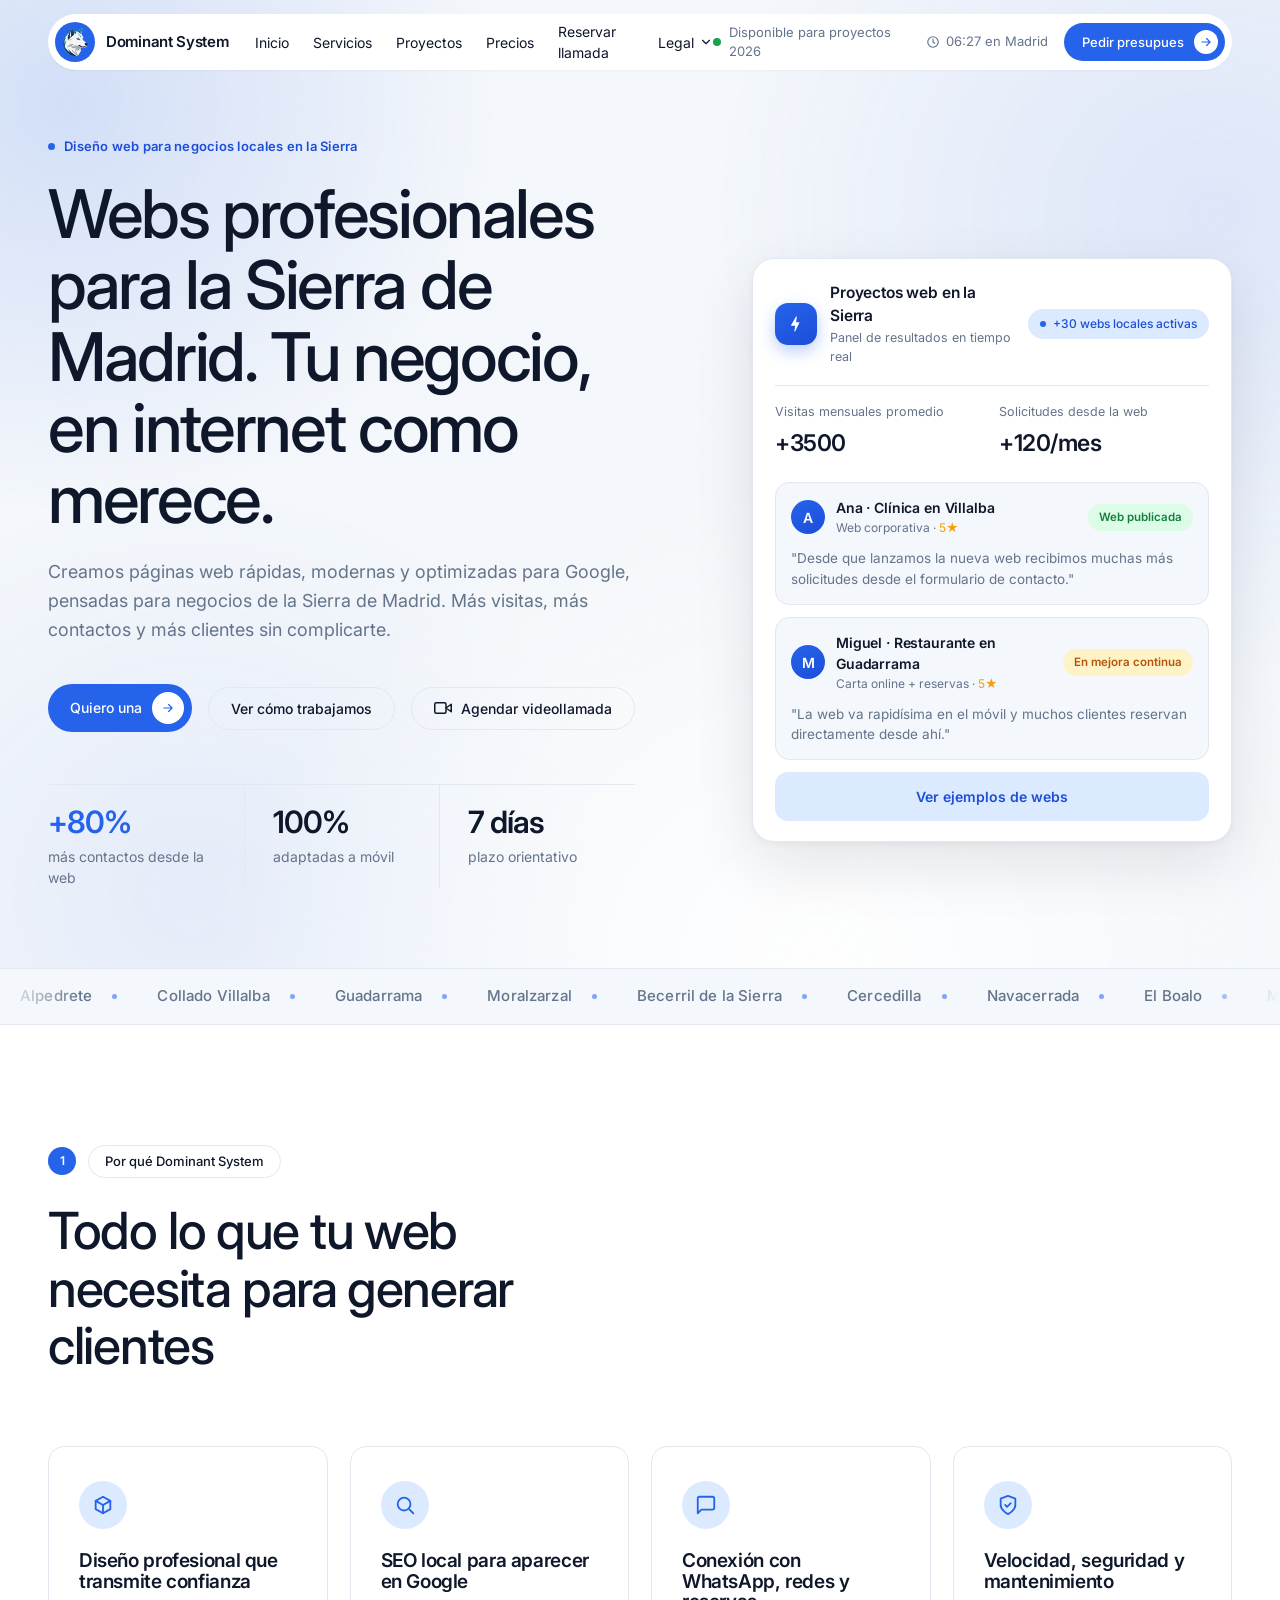
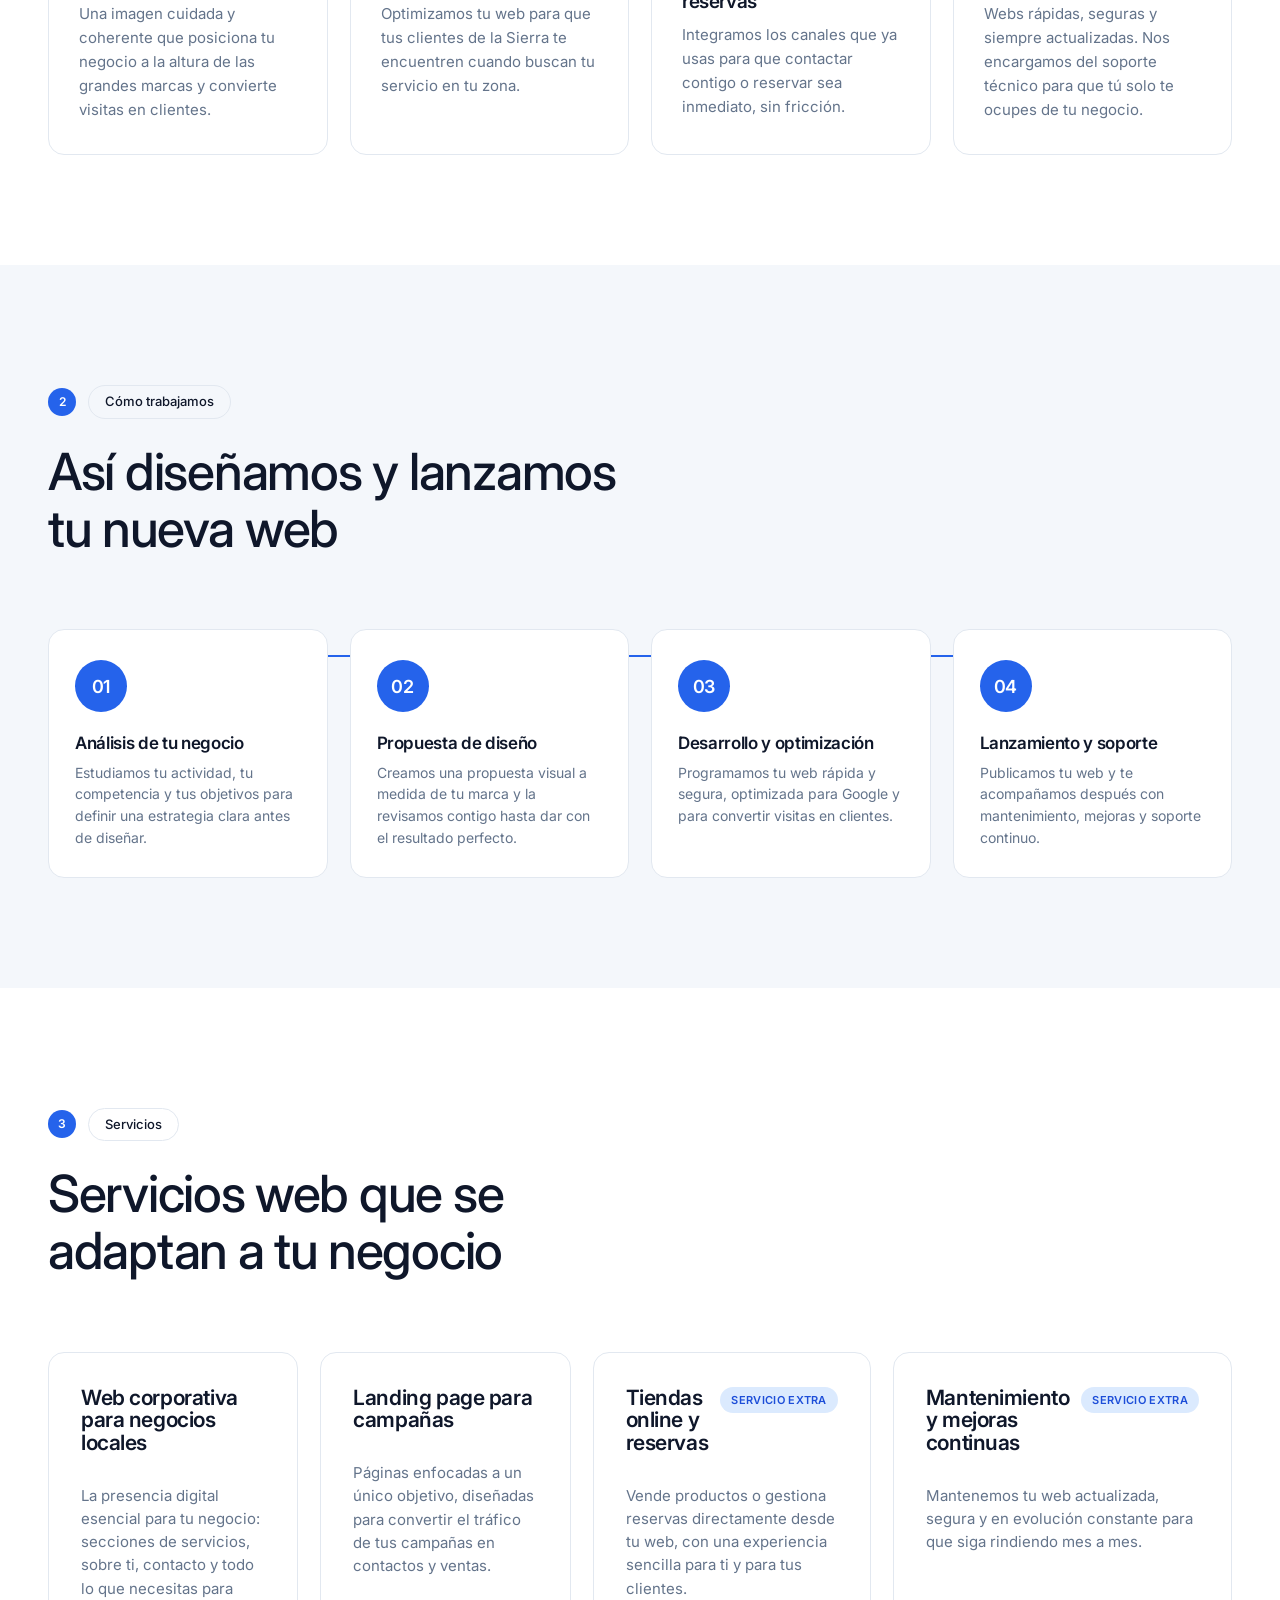
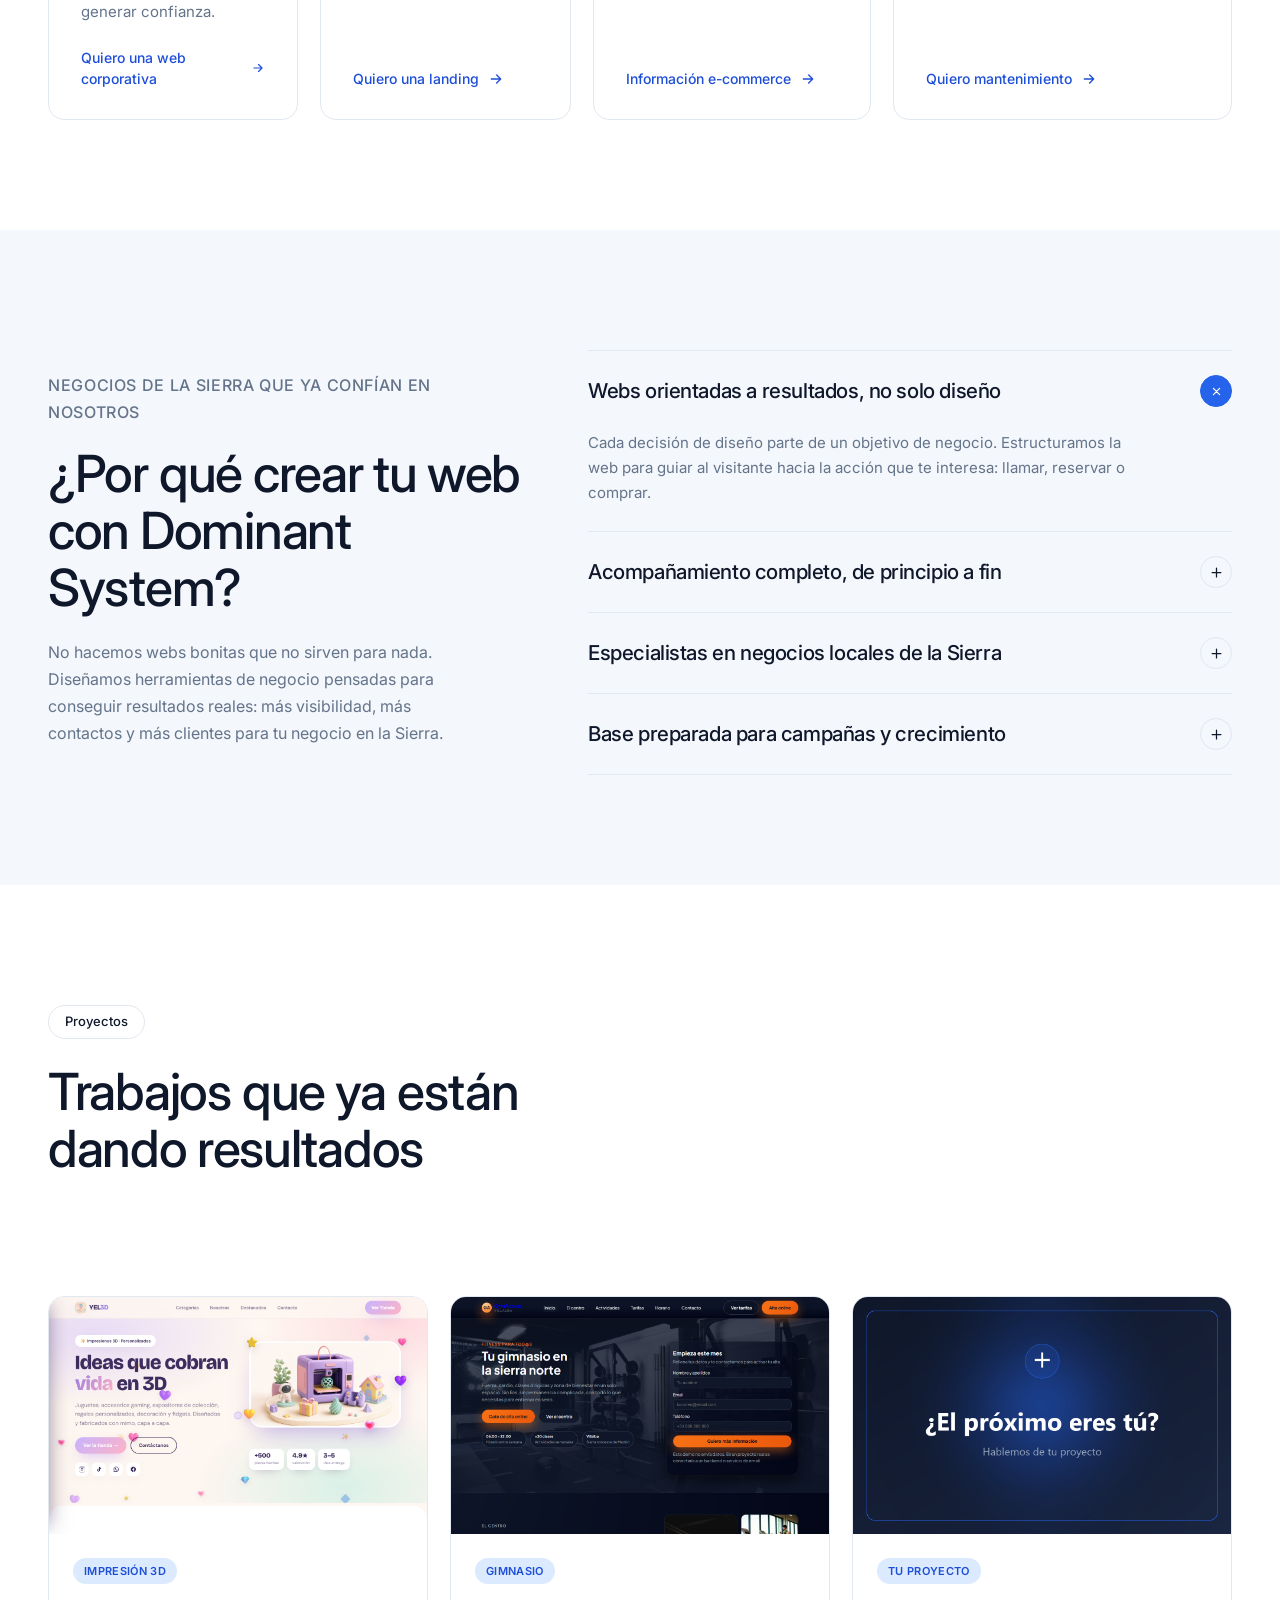
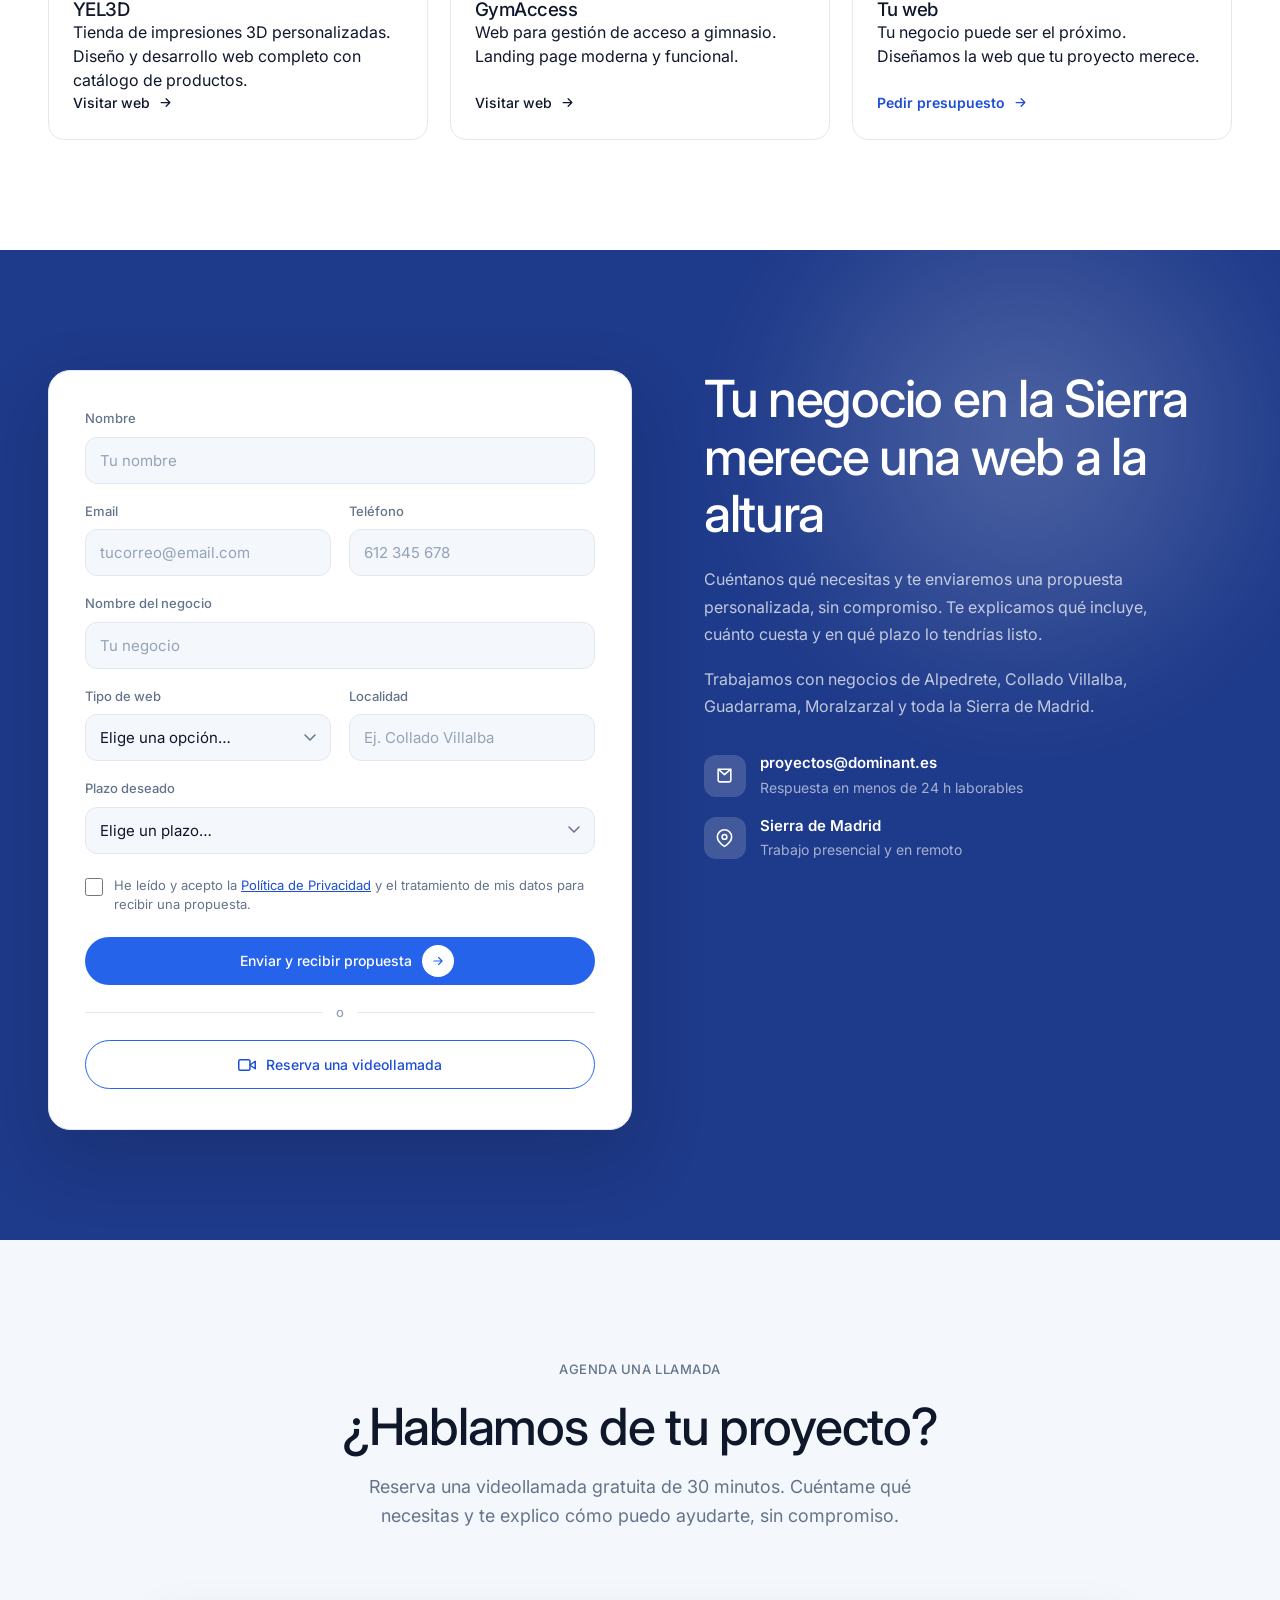
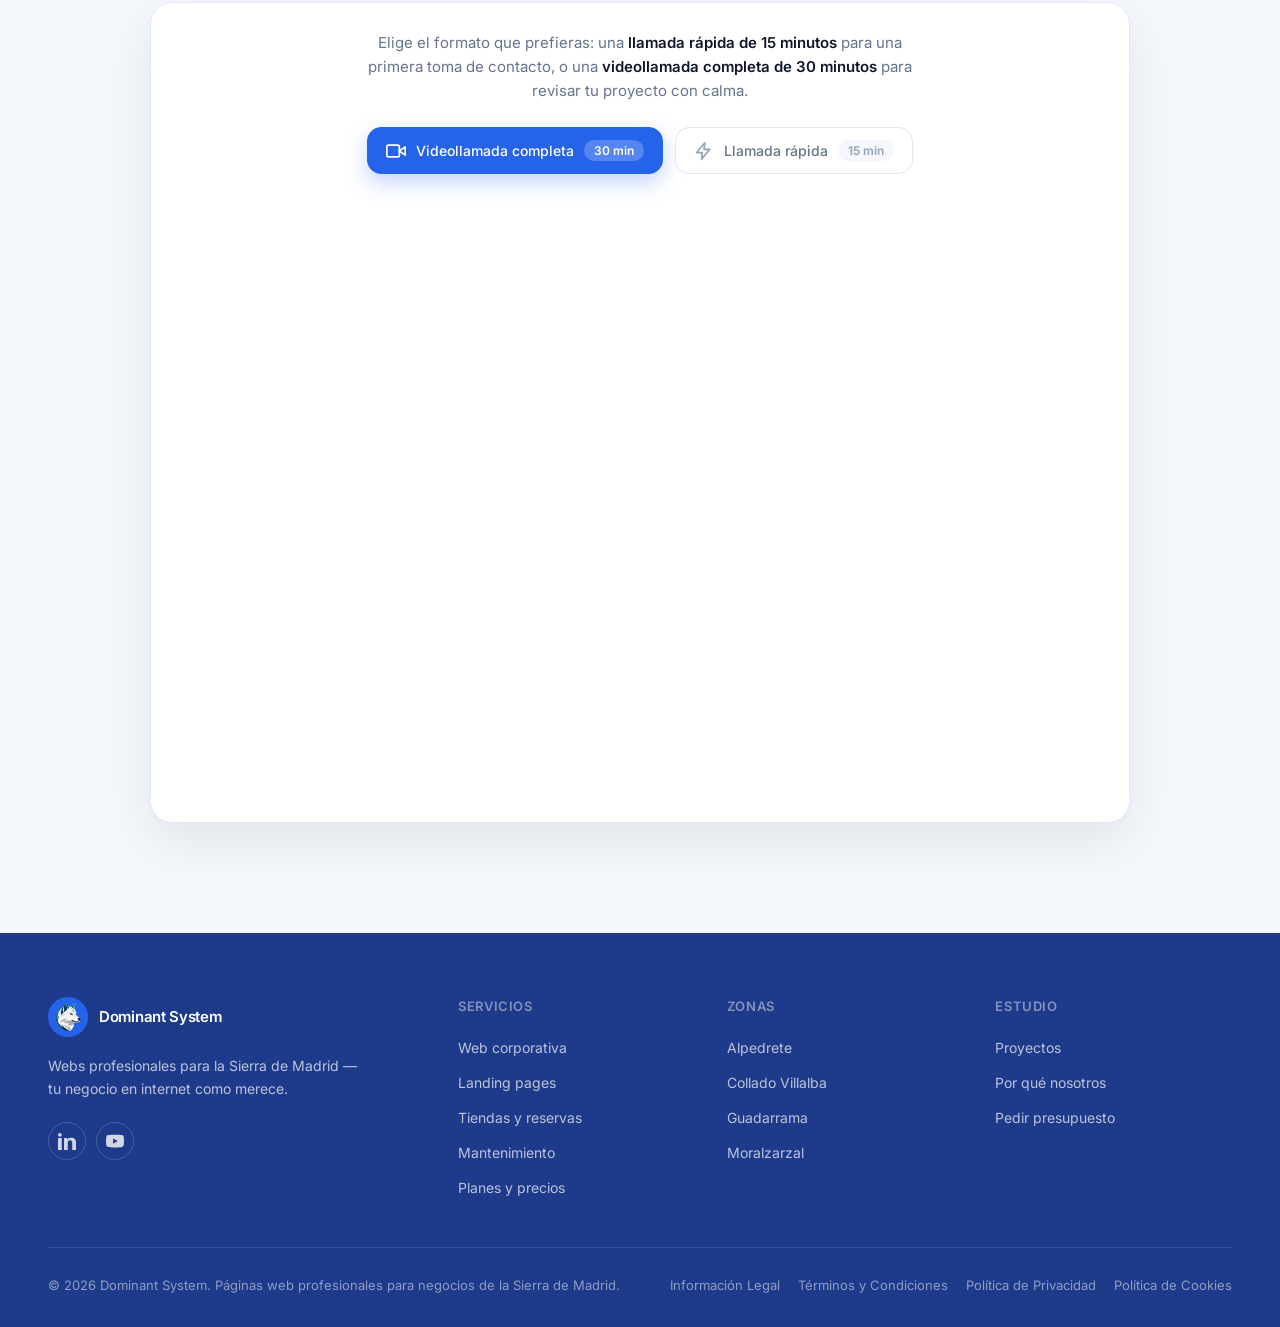
==== index.html @ 745086ad "Actualizar páginas legales: titular persona física Co-Authored-By: Claude Opus 4.8 <noreply@anthropi" ====
<!DOCTYPE html>
<html lang="es">
<head>
  <meta charset="UTF-8" />
  <meta name="viewport" content="width=device-width, initial-scale=1.0" />
  <link rel="icon" type="image/svg+xml" href="assets/favicon.svg" />
  <title>Dominant System — Webs profesionales para la Sierra de Madrid</title>
  <meta name="description" content="Diseño y desarrollo de páginas web profesionales para negocios locales de la Sierra de Madrid. Más visitas, más contactos y más clientes." />
  <link rel="canonical" href="https://dominant.es/" />
  <meta property="og:type" content="website" />
  <meta property="og:url" content="https://dominant.es/" />
  <meta property="og:title" content="Dominant System — Webs profesionales para la Sierra de Madrid" />
  <meta property="og:description" content="Diseño y desarrollo de páginas web profesionales para negocios locales de la Sierra de Madrid. Más visitas, más contactos y más clientes." />
  <meta property="og:image" content="https://dominant.es/assets/og-image.png" />
  <meta property="og:locale" content="es_ES" />
  <meta property="og:site_name" content="Dominant System" />
  <meta name="twitter:card" content="summary_large_image" />
  <meta name="twitter:title" content="Dominant System — Webs profesionales para la Sierra de Madrid" />
  <meta name="twitter:description" content="Diseño y desarrollo de páginas web profesionales para negocios locales de la Sierra de Madrid. Más visitas, más contactos y más clientes." />
  <meta name="twitter:image" content="https://dominant.es/assets/og-image.png" />
  <link rel="stylesheet" href="assets/styles.css" />
</head>
<body>

  <!-- ============ NAV ============ -->
  <div class="nav-wrap">
    <div class="container">
      <nav class="nav-pill" aria-label="Principal">
        <div class="nav-left">
          <a href="index.html" class="logo" aria-label="Dominant System inicio">
            <img src="assets/favicon.svg" class="logo-mark" alt="" />
            <span class="logo-word">Dominant System</span>
          </a>
          <div class="nav-links">
            <a href="index.html">Inicio</a>
            <a href="index.html#servicios">Servicios</a>
            <a href="index.html#proyectos">Proyectos</a>
            <a href="precios.html">Precios</a>
            <a href="index.html#reservar">Reservar llamada</a>
            <div class="nav-dropdown" data-dropdown>
              <button type="button" class="nav-dropdown-trigger" aria-expanded="false" aria-haspopup="true">Legal<svg class="nav-caret" viewBox="0 0 24 24" fill="none" stroke="currentColor" stroke-width="2" stroke-linecap="round" stroke-linejoin="round"><path d="M6 9l6 6 6-6"/></svg></button>
              <div class="nav-dropdown-menu" role="menu">
                <a href="privacidad.html" role="menuitem">Política de Privacidad</a>
                <a href="cookies.html" role="menuitem">Política de Cookies</a>
                <a href="terminos.html" role="menuitem">Términos y Condiciones</a>
                <a href="aviso-legal.html" role="menuitem">Aviso Legal</a>
              </div>
            </div>
          </div>
        </div>
        <div class="nav-right">
          <span class="nav-status">Disponible para proyectos 2026</span>
          <span class="nav-clock"><svg viewBox="0 0 24 24" fill="none" stroke="currentColor" stroke-width="2" stroke-linecap="round" stroke-linejoin="round"><circle cx="12" cy="12" r="9"/><path d="M12 7v5l3 2"/></svg><span data-clock>—</span></span>
          <a href="index.html#contacto" class="btn btn-dark">
            <span class="btn-roll"><span>Pedir presupuesto</span><span>Pedir presupuesto</span></span>
            <span class="btn-arrow"><svg viewBox="0 0 24 24" fill="none" stroke="currentColor" stroke-width="2" stroke-linecap="round" stroke-linejoin="round"><path d="M5 12h14M13 6l6 6-6 6"/></svg></span>
          </a>
        </div>
        <button class="nav-toggle" data-menu-open aria-label="Abrir menú">
          <svg viewBox="0 0 24 24" fill="none" stroke="currentColor" stroke-width="2" stroke-linecap="round" stroke-linejoin="round"><path d="M3 6h18M3 12h18M3 18h18"/></svg>
        </button>
      </nav>
    </div>
  </div>

  <!-- ============ MOBILE MENU ============ -->
  <div class="mobile-menu" aria-hidden="true">
    <div class="mobile-backdrop" data-menu-close></div>
    <div class="mobile-sheet">
      <div style="display:flex; align-items:center; justify-content:space-between;">
        <span class="mobile-time"><svg viewBox="0 0 24 24" fill="none" stroke="currentColor" stroke-width="2" stroke-linecap="round" stroke-linejoin="round"><circle cx="12" cy="12" r="9"/><path d="M12 7v5l3 2"/></svg><span data-clock>—</span></span>
        <button class="nav-toggle" data-menu-close aria-label="Cerrar menú">
          <svg viewBox="0 0 24 24" fill="none" stroke="currentColor" stroke-width="2" stroke-linecap="round" stroke-linejoin="round"><path d="M18 6 6 18M6 6l12 12"/></svg>
        </button>
      </div>
      <div class="mobile-nav-links">
        <a href="index.html">Inicio</a>
        <a href="index.html#servicios">Servicios</a>
        <a href="index.html#proyectos">Proyectos</a>
        <a href="index.html#nosotros">Nosotros</a>
        <a href="precios.html">Precios</a>
        <a href="index.html#reservar">Reservar llamada</a>
        <div class="mobile-legal" data-mobile-legal>
          <button type="button" class="mobile-legal-trigger" aria-expanded="false">Legal<svg class="nav-caret" viewBox="0 0 24 24" fill="none" stroke="currentColor" stroke-width="2" stroke-linecap="round" stroke-linejoin="round"><path d="M6 9l6 6 6-6"/></svg></button>
          <div class="mobile-legal-menu"><div>
            <a href="privacidad.html">Política de Privacidad</a>
            <a href="cookies.html">Política de Cookies</a>
            <a href="terminos.html">Términos y Condiciones</a>
            <a href="aviso-legal.html">Aviso Legal</a>
          </div></div>
        </div>
      </div>
      <a href="index.html#contacto" class="btn btn-orange btn-block" data-menu-close>
        <span class="btn-roll"><span>Empezar un proyecto</span><span>Empezar un proyecto</span></span>
        <span class="btn-arrow"><svg viewBox="0 0 24 24" fill="none" stroke="currentColor" stroke-width="2" stroke-linecap="round" stroke-linejoin="round"><path d="M5 12h14M13 6l6 6-6 6"/></svg></span>
      </a>
    </div>
  </div>

  <!-- ============ HERO ============ -->
  <header class="hero" data-hero>
    <div class="hero-mesh"></div>
    <div class="hero-grain"></div>
    <div class="hero-inner container">
      <div class="hero-spacer"></div>
      <div class="hero-grid">
        <div class="hero-content">
          <p class="hero-kicker reveal">Diseño web para negocios locales en la Sierra</p>
          <h1 class="h1 reveal">Webs profesionales para la Sierra de Madrid. Tu negocio, en internet como merece.</h1>
          <p class="hero-sub lead reveal">Creamos páginas web rápidas, modernas y optimizadas para Google, pensadas para negocios de la Sierra de Madrid. Más visitas, más contactos y más clientes sin complicarte.</p>
          <div class="hero-ctas reveal">
            <a href="#contacto" class="btn btn-orange">
              <span class="btn-roll"><span>Quiero una web que venda</span><span>Quiero una web que venda</span></span>
              <span class="btn-arrow"><svg viewBox="0 0 24 24" fill="none" stroke="currentColor" stroke-width="2" stroke-linecap="round" stroke-linejoin="round"><path d="M5 12h14M13 6l6 6-6 6"/></svg></span>
            </a>
            <a href="#proceso" class="btn btn-ghost">Ver cómo trabajamos</a>
            <a href="#reservar" class="btn btn-ghost btn-ghost-cal">
              <svg viewBox="0 0 24 24" fill="none" stroke="currentColor" stroke-width="2" stroke-linecap="round" stroke-linejoin="round"><path d="M23 7l-7 5 7 5V7z"/><rect x="1" y="5" width="15" height="14" rx="2" ry="2"/></svg>
              Agendar videollamada
            </a>
          </div>
          <div class="hero-metrics reveal">
            <div class="metric">
              <div class="metric-num"><span class="accent">+80%</span></div>
              <div class="metric-label">más contactos desde la web</div>
            </div>
            <div class="metric">
              <div class="metric-num">100%</div>
              <div class="metric-label">adaptadas a móvil</div>
            </div>
            <div class="metric">
              <div class="metric-num">7 días</div>
              <div class="metric-label">plazo orientativo</div>
            </div>
          </div>
        </div>

        <aside class="hero-panel reveal" style="--reveal-delay:0.15s">
          <div class="panel-head">
            <span class="panel-ico"><svg viewBox="0 0 24 24" fill="currentColor"><path d="M11 21h-1l1-7H6.5c-.88 0-.33-.75-.31-.78C7.48 10.94 9.42 7.54 12.07 3h1l-1 7h3.5c.49 0 .56.33.47.51l-.07.15C13.96 14.39 11 21 11 21z"/></svg></span>
            <div class="panel-head-text">
              <strong>Proyectos web en la Sierra</strong>
              <span>Panel de resultados en tiempo real</span>
            </div>
            <span class="panel-flag">+30 webs locales activas</span>
          </div>
          <div class="panel-stats">
            <div class="panel-stat">
              <span class="panel-stat-label">Visitas mensuales promedio</span>
              <span class="panel-stat-num">+3.500</span>
            </div>
            <div class="panel-stat">
              <span class="panel-stat-label">Solicitudes desde la web</span>
              <span class="panel-stat-num">+120/mes</span>
            </div>
          </div>
          <div class="panel-testi">
            <div class="testi-row">
              <span class="testi-avatar">A</span>
              <div class="testi-id">
                <strong>Ana · Clínica en Villalba</strong>
                <span>Web corporativa · <span class="stars">5★</span></span>
              </div>
              <span class="testi-badge ok">Web publicada</span>
            </div>
            <p>"Desde que lanzamos la nueva web recibimos muchas más solicitudes desde el formulario de contacto."</p>
          </div>
          <div class="panel-testi">
            <div class="testi-row">
              <span class="testi-avatar">M</span>
              <div class="testi-id">
                <strong>Miguel · Restaurante en Guadarrama</strong>
                <span>Carta online + reservas · <span class="stars">5★</span></span>
              </div>
              <span class="testi-badge warn">En mejora continua</span>
            </div>
            <p>"La web va rapidísima en el móvil y muchos clientes reservan directamente desde ahí."</p>
          </div>
          <a href="#proyectos" class="panel-btn">Ver ejemplos de webs</a>
        </aside>
      </div>
    </div>
  </header>

  <!-- ============ MARQUEE ============ -->
  <div class="marquee" aria-hidden="true">
    <div class="marquee-track">
      <div class="marquee-group">
        <span class="marquee-item">Alpedrete</span>
        <span class="marquee-item">Collado Villalba</span>
        <span class="marquee-item">Guadarrama</span>
        <span class="marquee-item">Moralzarzal</span>
        <span class="marquee-item">Becerril de la Sierra</span>
        <span class="marquee-item">Cercedilla</span>
        <span class="marquee-item">Navacerrada</span>
        <span class="marquee-item">El Boalo</span>
        <span class="marquee-item">Manzanares el Real</span>
        <span class="marquee-item">Galapagar</span>
      </div>
      <div class="marquee-group" aria-hidden="true">
        <span class="marquee-item">Alpedrete</span>
        <span class="marquee-item">Collado Villalba</span>
        <span class="marquee-item">Guadarrama</span>
        <span class="marquee-item">Moralzarzal</span>
        <span class="marquee-item">Becerril de la Sierra</span>
        <span class="marquee-item">Cercedilla</span>
        <span class="marquee-item">Navacerrada</span>
        <span class="marquee-item">El Boalo</span>
        <span class="marquee-item">Manzanares el Real</span>
        <span class="marquee-item">Galapagar</span>
      </div>
    </div>
  </div>

  <!-- ============ BENEFITS ============ -->
  <section class="section section-white pad" id="beneficios">
    <div class="container">
      <div class="section-head">
        <div class="badge-row reveal">
          <span class="badge-num">1</span>
          <span class="badge-pill">Por qué Dominant System</span>
        </div>
        <h2 class="h2 reveal">Todo lo que tu web necesita para generar clientes</h2>
      </div>
      <div class="grid-2" data-stagger>
        <article class="card card-hover benefit reveal">
          <span class="benefit-bar"></span>
          <div class="benefit-ico"><svg viewBox="0 0 24 24" fill="none" stroke="currentColor" stroke-width="2" stroke-linecap="round" stroke-linejoin="round"><path d="M12 3l8 4.5v9L12 21l-8-4.5v-9L12 3z"/><path d="M12 12l8-4.5M12 12v9M12 12L4 7.5"/></svg></div>
          <h3>Diseño profesional que transmite confianza</h3>
          <p>Una imagen cuidada y coherente que posiciona tu negocio a la altura de las grandes marcas y convierte visitas en clientes.</p>
        </article>
        <article class="card card-hover benefit reveal">
          <span class="benefit-bar"></span>
          <div class="benefit-ico"><svg viewBox="0 0 24 24" fill="none" stroke="currentColor" stroke-width="2" stroke-linecap="round" stroke-linejoin="round"><circle cx="11" cy="11" r="7"/><path d="M21 21l-4.3-4.3"/></svg></div>
          <h3>SEO local para aparecer en Google</h3>
          <p>Optimizamos tu web para que tus clientes de la Sierra te encuentren cuando buscan tu servicio en tu zona.</p>
        </article>
        <article class="card card-hover benefit reveal">
          <span class="benefit-bar"></span>
          <div class="benefit-ico"><svg viewBox="0 0 24 24" fill="none" stroke="currentColor" stroke-width="2" stroke-linecap="round" stroke-linejoin="round"><path d="M21 15a2 2 0 0 1-2 2H7l-4 4V5a2 2 0 0 1 2-2h14a2 2 0 0 1 2 2z"/></svg></div>
          <h3>Conexión con WhatsApp, redes y reservas</h3>
          <p>Integramos los canales que ya usas para que contactar contigo o reservar sea inmediato, sin fricción.</p>
        </article>
        <article class="card card-hover benefit reveal">
          <span class="benefit-bar"></span>
          <div class="benefit-ico"><svg viewBox="0 0 24 24" fill="none" stroke="currentColor" stroke-width="2" stroke-linecap="round" stroke-linejoin="round"><path d="M12 22s8-4 8-10V5l-8-3-8 3v7c0 6 8 10 8 10z"/><path d="m9 12 2 2 4-4"/></svg></div>
          <h3>Velocidad, seguridad y mantenimiento</h3>
          <p>Webs rápidas, seguras y siempre actualizadas. Nos encargamos del soporte técnico para que tú solo te ocupes de tu negocio.</p>
        </article>
      </div>
    </div>
  </section>

  <!-- ============ PROCESS ============ -->
  <section class="section section-soft pad" id="proceso">
    <div class="container">
      <div class="section-head">
        <div class="badge-row reveal">
          <span class="badge-num">2</span>
          <span class="badge-pill">Cómo trabajamos</span>
        </div>
        <h2 class="h2 reveal">Así diseñamos y lanzamos tu nueva web</h2>
      </div>
      <div class="process-wrap">
        <div class="progress-line" data-progress-line></div>
        <div class="process-grid" data-stagger>
          <article class="card step reveal">
            <div class="step-num">01</div>
            <h3>Análisis de tu negocio</h3>
            <p>Estudiamos tu actividad, tu competencia y tus objetivos para definir una estrategia clara antes de diseñar.</p>
          </article>
          <article class="card step reveal">
            <div class="step-num">02</div>
            <h3>Propuesta de diseño</h3>
            <p>Creamos una propuesta visual a medida de tu marca y la revisamos contigo hasta dar con el resultado perfecto.</p>
          </article>
          <article class="card step reveal">
            <div class="step-num">03</div>
            <h3>Desarrollo y optimización</h3>
            <p>Programamos tu web rápida y segura, optimizada para Google y para convertir visitas en clientes.</p>
          </article>
          <article class="card step reveal">
            <div class="step-num">04</div>
            <h3>Lanzamiento y soporte</h3>
            <p>Publicamos tu web y te acompañamos después con mantenimiento, mejoras y soporte continuo.</p>
          </article>
        </div>
      </div>
    </div>
  </section>

  <!-- ============ SERVICES ============ -->
  <section class="section section-white pad" id="servicios">
    <div class="container">
      <div class="section-head">
        <div class="badge-row reveal">
          <span class="badge-num">3</span>
          <span class="badge-pill">Servicios</span>
        </div>
        <h2 class="h2 reveal">Servicios web que se adaptan a tu negocio</h2>
      </div>
      <div class="grid-2" data-stagger>
        <article class="card card-hover service reveal">
          <div class="service-top"><h3>Web corporativa para negocios locales</h3></div>
          <p>La presencia digital esencial para tu negocio: secciones de servicios, sobre ti, contacto y todo lo que necesitas para generar confianza.</p>
          <a href="#contacto" class="service-cta">Quiero una web corporativa <svg viewBox="0 0 24 24" fill="none" stroke="currentColor" stroke-width="2" stroke-linecap="round" stroke-linejoin="round"><path d="M5 12h14M13 6l6 6-6 6"/></svg></a>
        </article>
        <article class="card card-hover service reveal">
          <div class="service-top"><h3>Landing page para campañas</h3></div>
          <p>Páginas enfocadas a un único objetivo, diseñadas para convertir el tráfico de tus campañas en contactos y ventas.</p>
          <a href="#contacto" class="service-cta">Quiero una landing <svg viewBox="0 0 24 24" fill="none" stroke="currentColor" stroke-width="2" stroke-linecap="round" stroke-linejoin="round"><path d="M5 12h14M13 6l6 6-6 6"/></svg></a>
        </article>
        <article class="card card-hover service reveal">
          <div class="service-top"><h3>Tiendas online y reservas</h3><span class="service-extra">Servicio extra</span></div>
          <p>Vende productos o gestiona reservas directamente desde tu web, con una experiencia sencilla para ti y para tus clientes.</p>
          <a href="#contacto" class="service-cta">Información e-commerce <svg viewBox="0 0 24 24" fill="none" stroke="currentColor" stroke-width="2" stroke-linecap="round" stroke-linejoin="round"><path d="M5 12h14M13 6l6 6-6 6"/></svg></a>
        </article>
        <article class="card card-hover service reveal">
          <div class="service-top"><h3>Mantenimiento y mejoras continuas</h3><span class="service-extra">Servicio extra</span></div>
          <p>Mantenemos tu web actualizada, segura y en evolución constante para que siga rindiendo mes a mes.</p>
          <a href="#contacto" class="service-cta">Quiero mantenimiento <svg viewBox="0 0 24 24" fill="none" stroke="currentColor" stroke-width="2" stroke-linecap="round" stroke-linejoin="round"><path d="M5 12h14M13 6l6 6-6 6"/></svg></a>
        </article>
      </div>
    </div>
  </section>

  <!-- ============ WHY US ============ -->
  <section class="section section-soft pad" id="nosotros">
    <div class="container">
      <div class="whyus-grid">
        <div class="whyus-intro">
          <p class="eyebrow reveal">Negocios de la Sierra que ya confían en nosotros</p>
          <h2 class="h2 reveal">¿Por qué crear tu web con Dominant System?</h2>
          <p class="reveal">No hacemos webs bonitas que no sirven para nada. Diseñamos herramientas de negocio pensadas para conseguir resultados reales: más visibilidad, más contactos y más clientes para tu negocio en la Sierra.</p>
        </div>
        <div class="acc" data-accordion>
          <details open>
            <summary>Webs orientadas a resultados, no solo diseño <span class="acc-icon"><svg viewBox="0 0 24 24" fill="none" stroke="currentColor" stroke-width="2" stroke-linecap="round" stroke-linejoin="round"><path d="M12 5v14M5 12h14"/></svg></span></summary>
            <div class="acc-body"><p>Cada decisión de diseño parte de un objetivo de negocio. Estructuramos la web para guiar al visitante hacia la acción que te interesa: llamar, reservar o comprar.</p></div>
          </details>
          <details>
            <summary>Acompañamiento completo, de principio a fin <span class="acc-icon"><svg viewBox="0 0 24 24" fill="none" stroke="currentColor" stroke-width="2" stroke-linecap="round" stroke-linejoin="round"><path d="M12 5v14M5 12h14"/></svg></span></summary>
            <div class="acc-body"><p>Desde la primera reunión hasta mucho después del lanzamiento, estamos a tu lado. Te explicamos cada paso sin tecnicismos y resolvemos tus dudas con rapidez.</p></div>
          </details>
          <details>
            <summary>Especialistas en negocios locales de la Sierra <span class="acc-icon"><svg viewBox="0 0 24 24" fill="none" stroke="currentColor" stroke-width="2" stroke-linecap="round" stroke-linejoin="round"><path d="M12 5v14M5 12h14"/></svg></span></summary>
            <div class="acc-body"><p>Conocemos el contexto de Alpedrete, Collado Villalba, Guadarrama o Moralzarzal. Sabemos cómo busca y qué valora tu cliente local, y lo aplicamos a tu web.</p></div>
          </details>
          <details>
            <summary>Base preparada para campañas y crecimiento <span class="acc-icon"><svg viewBox="0 0 24 24" fill="none" stroke="currentColor" stroke-width="2" stroke-linecap="round" stroke-linejoin="round"><path d="M12 5v14M5 12h14"/></svg></span></summary>
            <div class="acc-body"><p>Tu web queda lista para crecer contigo: añadir landing pages, lanzar campañas o ampliar servicios sin tener que empezar de cero.</p></div>
          </details>
        </div>
      </div>
    </div>
  </section>

  <!-- ============ PROYECTOS / PORTFOLIO ============ -->
  <section class="section section-white pad" id="proyectos">
    <div class="container">
      <div class="section-head">
        <div class="badge-row reveal">
          <span class="badge-pill">Proyectos</span>
        </div>
        <h2 class="h2 reveal">Trabajos que ya están dando resultados</h2>
        <p class="lead reveal" style="max-width:46ch; margin-top:18px;">Algunos de los proyectos en los que estamos trabajando.</p>
      </div>
      <div class="grid-3" data-stagger>
        <article class="card card-hover work reveal">
          <a href="https://yeray06.github.io/yel3d/" target="_blank" rel="noopener" aria-label="Visitar la web de YEL3D">
            <img src="assets/proyectos/yel3d.png" alt="YEL3D · tienda de impresiones 3D personalizadas" class="work-img" style="width:100%; height:auto; aspect-ratio:16/10; object-fit:cover; object-position:top; display:block; background:var(--surface);">
          </a>
          <div class="resource-body">
            <span class="tag">Impresión 3D</span>
            <h3>YEL3D</h3>
            <p>Tienda de impresiones 3D personalizadas. Diseño y desarrollo web completo con catálogo de productos.</p>
            <a href="https://yeray06.github.io/yel3d/" target="_blank" rel="noopener" class="read-more">Visitar web <svg viewBox="0 0 24 24" fill="none" stroke="currentColor" stroke-width="2" stroke-linecap="round" stroke-linejoin="round"><path d="M5 12h14M13 6l6 6-6 6"/></svg></a>
          </div>
        </article>
        <article class="card card-hover work reveal">
          <a href="https://yeray06.github.io/gymaccess-web/" target="_blank" rel="noopener" aria-label="Visitar la web de GymAccess">
            <img src="assets/proyectos/gymaccess.png" alt="GymAccess · web de gestión de acceso a gimnasio" class="work-img" style="width:100%; height:auto; aspect-ratio:16/10; object-fit:cover; object-position:top; display:block; background:var(--surface);">
          </a>
          <div class="resource-body">
            <span class="tag">Gimnasio</span>
            <h3>GymAccess</h3>
            <p>Web para gestión de acceso a gimnasio. Landing page moderna y funcional.</p>
            <a href="https://yeray06.github.io/gymaccess-web/" target="_blank" rel="noopener" class="read-more">Visitar web <svg viewBox="0 0 24 24" fill="none" stroke="currentColor" stroke-width="2" stroke-linecap="round" stroke-linejoin="round"><path d="M5 12h14M13 6l6 6-6 6"/></svg></a>
          </div>
        </article>
        <a href="#contacto" class="card card-hover work work-cta reveal" aria-label="Cuéntanos tu proyecto y pide presupuesto">
          <img src="assets/proyectos/tu-web.png" alt="¿El próximo eres tú? Hablemos de tu proyecto" class="work-img" style="width:100%; height:auto; aspect-ratio:16/10; object-fit:cover; display:block; background:var(--surface);">
          <div class="resource-body">
            <span class="tag">Tu proyecto</span>
            <h3>Tu web</h3>
            <p>Tu negocio puede ser el próximo. Diseñamos la web que tu proyecto merece.</p>
            <span class="read-more">Pedir presupuesto <svg viewBox="0 0 24 24" fill="none" stroke="currentColor" stroke-width="2" stroke-linecap="round" stroke-linejoin="round"><path d="M5 12h14M13 6l6 6-6 6"/></svg></span>
          </div>
        </a>
      </div>
    </div>
  </section>

  <!-- ============ CONTACT ============ -->
  <section class="section contact pad" id="contacto">
    <div class="contact-glow"></div>
    <div class="container">
      <div class="contact-grid">
        <form class="form-card reveal" data-contact-form name="contacto" method="POST" data-netlify="true" netlify-honeypot="bot-field" novalidate>
          <input type="hidden" name="form-name" value="contacto" />
          <p hidden><label>No rellenar: <input name="bot-field" /></label></p>
          <div class="form-status" data-form-status role="alert" aria-live="assertive"></div>
          <div class="field">
            <label for="nombre">Nombre</label>
            <input type="text" id="nombre" name="nombre" placeholder="Tu nombre" autocomplete="name" required />
            <span class="error" data-error-for="nombre"></span>
          </div>
          <div class="field-row">
            <div class="field">
              <label for="email">Email</label>
              <input type="email" id="email" name="email" placeholder="tucorreo@email.com" autocomplete="email" required />
              <span class="error" data-error-for="email"></span>
            </div>
            <div class="field">
              <label for="telefono">Teléfono</label>
              <input type="tel" id="telefono" name="telefono" placeholder="612 345 678" inputmode="tel" autocomplete="tel" maxlength="20" required />
              <span class="error" data-error-for="telefono"></span>
            </div>
          </div>
          <div class="field">
            <label for="negocio">Nombre del negocio</label>
            <input type="text" id="negocio" name="negocio" placeholder="Tu negocio" autocomplete="organization" required />
            <span class="error" data-error-for="negocio"></span>
          </div>
          <div class="field-row">
            <div class="field">
              <label for="tipo">Tipo de web</label>
              <select id="tipo" name="tipo" required>
                <option value="" disabled selected>Elige una opción…</option>
                <option value="corporativa">Web corporativa</option>
                <option value="landing">Landing page</option>
                <option value="tienda">Tienda online</option>
                <option value="renovacion">Renovación de web</option>
              </select>
              <span class="error" data-error-for="tipo"></span>
            </div>
            <div class="field">
              <label for="localidad">Localidad</label>
              <input type="text" id="localidad" name="localidad" placeholder="Ej. Collado Villalba" autocomplete="address-level2" required />
              <span class="error" data-error-for="localidad"></span>
            </div>
          </div>
          <div class="field">
            <label for="plazo">Plazo deseado</label>
            <select id="plazo" name="plazo" required>
              <option value="" disabled selected>Elige un plazo…</option>
              <option value="lo-antes-posible">Lo antes posible</option>
              <option value="1-mes">En torno a 1 mes</option>
              <option value="2-3-meses">2–3 meses</option>
              <option value="solo-informacion">Solo quiero información</option>
            </select>
            <span class="error" data-error-for="plazo"></span>
          </div>
          <div class="consent">
            <input type="checkbox" id="consent" name="consent" required />
            <label for="consent">He leído y acepto la <a href="privacidad.html">Política de Privacidad</a> y el tratamiento de mis datos para recibir una propuesta.</label>
            <span class="error" data-error-for="consent"></span>
          </div>
          <button type="submit" class="btn btn-orange btn-block">
            <span class="btn-roll"><span>Enviar y recibir propuesta</span><span>Enviar y recibir propuesta</span></span>
            <span class="btn-arrow"><svg viewBox="0 0 24 24" fill="none" stroke="currentColor" stroke-width="2" stroke-linecap="round" stroke-linejoin="round"><path d="M5 12h14M13 6l6 6-6 6"/></svg></span>
          </button>
          <div class="form-or"><span>o</span></div>
          <a href="#reservar" class="btn-alt-cal">
            <svg viewBox="0 0 24 24" fill="none" stroke="currentColor" stroke-width="2" stroke-linecap="round" stroke-linejoin="round"><path d="M23 7l-7 5 7 5V7z"/><rect x="1" y="5" width="15" height="14" rx="2" ry="2"/></svg>
            <span>Reserva una videollamada</span>
          </a>
        </form>
        <div class="contact-copy reveal">
          <h2 class="h2">Tu negocio en la Sierra merece una web a la altura</h2>
          <p>Cuéntanos qué necesitas y te enviaremos una propuesta personalizada, sin compromiso. Te explicamos qué incluye, cuánto cuesta y en qué plazo lo tendrías listo.</p>
          <p>Trabajamos con negocios de Alpedrete, Collado Villalba, Guadarrama, Moralzarzal y toda la Sierra de Madrid.</p>
          <div class="contact-points">
            <div class="contact-point">
              <span class="contact-point-ico"><svg viewBox="0 0 24 24" fill="none" stroke="currentColor" stroke-width="2" stroke-linecap="round" stroke-linejoin="round"><path d="m4 4 16 0M4 4l8 7 8-7M4 4v14a2 2 0 0 0 2 2h12a2 2 0 0 0 2-2V4"/></svg></span>
              <div><strong>proyectos@dominant.es</strong><span>Respuesta en menos de 24 h laborables</span></div>
            </div>
            <div class="contact-point">
              <span class="contact-point-ico"><svg viewBox="0 0 24 24" fill="none" stroke="currentColor" stroke-width="2" stroke-linecap="round" stroke-linejoin="round"><path d="M21 10c0 6-9 12-9 12s-9-6-9-12a9 9 0 0 1 18 0z"/><circle cx="12" cy="10" r="3"/></svg></span>
              <div><strong>Sierra de Madrid</strong><span>Trabajo presencial y en remoto</span></div>
            </div>
          </div>
        </div>
      </div>
    </div>
  </section>

  <!-- ============ RESERVAR (Cal.com) ============ -->
  <section class="section section-soft pad" id="reservar">
    <div class="container">
      <div class="section-head reserva-head">
        <p class="eyebrow reveal">Agenda una llamada</p>
        <h2 class="h2 reveal">¿Hablamos de tu proyecto?</h2>
        <p class="lead reveal" style="max-width:54ch; margin-top:18px;">Reserva una videollamada gratuita de 30 minutos. Cuéntame qué necesitas y te explico cómo puedo ayudarte, sin compromiso.</p>
      </div>

      <div class="reserva-card reveal">
        <p class="reserva-hint">Elige el formato que prefieras: una <strong>llamada rápida de 15 minutos</strong> para una primera toma de contacto, o una <strong>videollamada completa de 30 minutos</strong> para revisar tu proyecto con calma.</p>

        <div class="reserva-tabs" role="tablist" aria-label="Duración de la llamada">
          <button type="button" class="reserva-tab is-active" role="tab" aria-selected="true" data-cal-tab="30min">
            <svg viewBox="0 0 24 24" fill="none" stroke="currentColor" stroke-width="2" stroke-linecap="round" stroke-linejoin="round"><path d="M23 7l-7 5 7 5V7z"/><rect x="1" y="5" width="15" height="14" rx="2" ry="2"/></svg>
            <span class="reserva-tab-label">Videollamada completa</span>
            <span class="reserva-tab-time">30 min</span>
          </button>
          <button type="button" class="reserva-tab" role="tab" aria-selected="false" data-cal-tab="15min">
            <svg viewBox="0 0 24 24" fill="none" stroke="currentColor" stroke-width="2" stroke-linecap="round" stroke-linejoin="round"><path d="M13 2L3 14h7l-1 8 10-12h-7l1-8z"/></svg>
            <span class="reserva-tab-label">Llamada rápida</span>
            <span class="reserva-tab-time">15 min</span>
          </button>
        </div>

        <div class="reserva-embeds">
          <div class="reserva-embed is-active" data-cal-panel="30min">
            <div class="cal-inline" id="cal-inline-30min"></div>
          </div>
          <div class="reserva-embed" data-cal-panel="15min">
            <div class="cal-inline" id="cal-inline-15min"></div>
          </div>
        </div>
      </div>
    </div>
  </section>

  <!-- Cal.com inline embed -->
  <script type="text/javascript">
    (function (C, A, L) { let p = function (a, ar) { a.q.push(ar); }; let d = C.document; C.Cal = C.Cal || function () { let cal = C.Cal; let ar = arguments; if (!cal.loaded) { cal.ns = {}; cal.q = cal.q || []; d.head.appendChild(d.createElement("script")).src = A; cal.loaded = true; } if (ar[0] === L) { const api = function () { p(api, arguments); }; const namespace = ar[1]; api.q = api.q || []; if(typeof namespace === "string"){cal.ns[namespace] = cal.ns[namespace] || api;p(cal.ns[namespace], ar);p(cal, ["initNamespace", namespace]);} else p(cal, ar); return;} p(cal, ar); }; })(window, "https://app.cal.com/embed/embed.js", "init");

    // Videollamada completa — 30 min
    Cal("init", "30min", {origin:"https://cal.com"});
    Cal.ns["30min"]("inline", {
      elementOrSelector:"#cal-inline-30min",
      config: {"layout":"month_view","theme":"light"},
      calLink: "dominant/30min",
    });
    Cal.ns["30min"]("ui", {"cssVarsPerTheme":{"light":{"cal-brand":"#2563eb"}},"hideEventTypeDetails":false,"layout":"month_view"});

    // Llamada rápida — 15 min
    Cal("init", "15min", {origin:"https://cal.com"});
    Cal.ns["15min"]("inline", {
      elementOrSelector:"#cal-inline-15min",
      config: {"layout":"month_view","theme":"light"},
      calLink: "dominant/15min",
    });
    Cal.ns["15min"]("ui", {"cssVarsPerTheme":{"light":{"cal-brand":"#2563eb"}},"hideEventTypeDetails":false,"layout":"month_view"});

    // Tabs: alternar entre los dos calendarios
    (function () {
      var tabs = document.querySelectorAll('.reserva-tab');
      var panels = document.querySelectorAll('.reserva-embed');
      tabs.forEach(function (tab) {
        tab.addEventListener('click', function () {
          var key = tab.getAttribute('data-cal-tab');
          tabs.forEach(function (t) {
            var active = t === tab;
            t.classList.toggle('is-active', active);
            t.setAttribute('aria-selected', active ? 'true' : 'false');
          });
          panels.forEach(function (p) {
            p.classList.toggle('is-active', p.getAttribute('data-cal-panel') === key);
          });
        });
      });
    })();
  </script>

  <!-- ============ FOOTER ============ -->
  <footer class="footer">
    <div class="container">
      <div class="footer-top">
        <div class="footer-brand">
          <a href="index.html" class="logo"><img src="assets/favicon.svg" class="logo-mark" alt="" /><span class="logo-word">Dominant System</span></a>
          <p class="footer-tagline">Webs profesionales para la Sierra de Madrid — tu negocio en internet como merece.</p>
          <div class="footer-social">
            <a href="https://www.linkedin.com/in/yeray-sánchez-roldán-9920022b9/" target="_blank" rel="noopener" aria-label="LinkedIn"><svg viewBox="0 0 24 24" fill="currentColor"><path d="M4.98 3.5A2.5 2.5 0 1 1 0 3.5a2.5 2.5 0 0 1 4.98 0zM0 8h5v16H0V8zm7.5 0h4.78v2.2h.07c.67-1.2 2.3-2.46 4.73-2.46C22.4 7.74 24 10.1 24 14.6V24h-5v-8.3c0-2-.04-4.55-2.77-4.55-2.77 0-3.2 2.16-3.2 4.4V24h-5V8z"/></svg></a>
            <a href="https://www.youtube.com/@YeraysanchezDev" target="_blank" rel="noopener" aria-label="YouTube"><svg viewBox="0 0 24 24" fill="currentColor"><path d="M23.5 6.2a3 3 0 0 0-2.1-2.1C19.5 3.5 12 3.5 12 3.5s-7.5 0-9.4.6A3 3 0 0 0 .5 6.2 31 31 0 0 0 0 12a31 31 0 0 0 .5 5.8 3 3 0 0 0 2.1 2.1c1.9.6 9.4.6 9.4.6s7.5 0 9.4-.6a3 3 0 0 0 2.1-2.1A31 31 0 0 0 24 12a31 31 0 0 0-.5-5.8zM9.5 15.5v-7l6.3 3.5-6.3 3.5z"/></svg></a>
          </div>
        </div>
        <div class="footer-col">
          <h4>Servicios</h4>
          <ul>
            <li><a href="index.html#servicios">Web corporativa</a></li>
            <li><a href="index.html#servicios">Landing pages</a></li>
            <li><a href="index.html#servicios">Tiendas y reservas</a></li>
            <li><a href="index.html#servicios">Mantenimiento</a></li>
            <li><a href="precios.html">Planes y precios</a></li>
          </ul>
        </div>
        <div class="footer-col">
          <h4>Zonas</h4>
          <ul>
            <li><a href="index.html#contacto">Alpedrete</a></li>
            <li><a href="index.html#contacto">Collado Villalba</a></li>
            <li><a href="index.html#contacto">Guadarrama</a></li>
            <li><a href="index.html#contacto">Moralzarzal</a></li>
          </ul>
        </div>
        <div class="footer-col">
          <h4>Estudio</h4>
          <ul>
            <li><a href="index.html#proyectos">Proyectos</a></li>
            <li><a href="index.html#nosotros">Por qué nosotros</a></li>
            <li><a href="index.html#contacto">Pedir presupuesto</a></li>
          </ul>
        </div>
      </div>
      <div class="footer-bottom">
        <span>© 2026 Dominant System. Páginas web profesionales para negocios de la Sierra de Madrid.</span>
        <div class="footer-legal">
          <a href="aviso-legal.html">Información Legal</a>
          <a href="terminos.html">Términos y Condiciones</a>
          <a href="privacidad.html">Política de Privacidad</a>
          <a href="cookies.html">Política de Cookies</a>
        </div>
      </div>
    </div>
  </footer>

  <script src="assets/main.js"></script>
  <script type="application/ld+json">
  {
    "@context": "https://schema.org",
    "@type": ["Organization", "LocalBusiness"],
    "@id": "https://dominant.es/#organization",
    "name": "Dominant System",
    "url": "https://dominant.es",
    "email": "proyectos@dominant.es",
    "description": "Diseño y desarrollo de páginas web profesionales para negocios locales de la Sierra de Madrid.",
    "areaServed": [
      {"@type": "City", "name": "Alpedrete"},
      {"@type": "City", "name": "Collado Villalba"},
      {"@type": "City", "name": "Guadarrama"},
      {"@type": "City", "name": "Moralzarzal"},
      {"@type": "City", "name": "Becerril de la Sierra"},
      {"@type": "City", "name": "Cercedilla"},
      {"@type": "City", "name": "Navacerrada"},
      {"@type": "City", "name": "El Boalo"},
      {"@type": "City", "name": "Manzanares el Real"},
      {"@type": "City", "name": "Galapagar"}
    ],
    "knowsAbout": ["Diseño web", "Desarrollo web", "SEO local", "Tiendas online", "Landing pages"],
    "sameAs": [
      "https://www.linkedin.com/in/yeray-sánchez-roldán-9920022b9/",
      "https://www.youtube.com/@YeraysanchezDev"
    ]
  }
  </script>
</body>
</html>
---- assets/styles.css ----
/* ============================================================
   Dominant System — Shared Styles
   Premium agency aesthetic · light gray + orange accent
   ============================================================ */

@import url('https://fonts.googleapis.com/css2?family=Inter:wght@400;500;600;700&display=swap');

:root {
  /* ----- New blue-led color system ----- */
  --bg: #ffffff;          /* default background of (almost) every section */
  --surface: #f4f7fb;     /* subtle bluish surface for alternating sections + cards */
  --white: #ffffff;
  --ink: #0f172a;         /* primary text (very dark blue, not pure black) */
  --ink-60: #64748b;      /* secondary blue-gray text */
  --ink-40: #94a3b8;      /* tertiary text / faint labels */
  --accent: #2563eb;      /* strong blue — buttons, links, icons, accents */
  --accent-2: #1d4ed8;    /* darker blue for hover */
  --blue: #2563eb;
  --blue-2: #1d4ed8;
  --blue-soft: #dbeafe;   /* badge / pill / icon-circle backgrounds, soft hover */
  --blue-dark: #1e3a8a;   /* ONLY for the final CTA section + footer */
  --line: #e2e8f0;        /* subtle borders + separators */
  --soft-gray: #f4f7fb;   /* alias kept for legacy refs → maps to surface */
  --maxw: 1440px;
  --ease: cubic-bezier(0.25, 0.1, 0.25, 1);
  --ease-sheet: cubic-bezier(0.32, 0.72, 0, 1);
  --spring: cubic-bezier(0.34, 1.56, 0.64, 1);
  --radius: 16px;
  --nav-h: 76px;
}

* { margin: 0; padding: 0; box-sizing: border-box; }

html { scroll-behavior: smooth; -webkit-text-size-adjust: 100%; overflow-x: hidden; }

body {
  font-family: 'Inter', system-ui, -apple-system, sans-serif;
  background: var(--bg);
  color: var(--ink);
  line-height: 1.5;
  -webkit-font-smoothing: antialiased;
  text-rendering: optimizeLegibility;
  overflow-x: hidden;
}

img { display: block; max-width: 100%; }
a { color: inherit; text-decoration: none; }
button { font-family: inherit; cursor: pointer; border: none; background: none; }
ul { list-style: none; }

.container {
  width: 100%;
  max-width: var(--maxw);
  margin: 0 auto;
  padding-left: 20px;
  padding-right: 20px;
}
@media (min-width: 640px) { .container { padding-left: 32px; padding-right: 32px; } }
@media (min-width: 1024px) { .container { padding-left: 48px; padding-right: 48px; } }

.eyebrow-tracking { letter-spacing: 0.02em; }

/* ============================================================
   NAVBAR
   ============================================================ */
.nav-wrap {
  position: fixed;
  top: 0; left: 0; right: 0;
  z-index: 100;
  padding: 10px 0;
  transition: padding 0.4s var(--ease);
}
@media (min-width: 640px) { .nav-wrap { padding: 14px 0; } }

.nav-pill {
  display: flex;
  align-items: center;
  justify-content: space-between;
  background: var(--white);
  border-radius: 999px;
  padding: 7px 7px 7px 7px;
  box-shadow: 0 1px 2px rgba(0,0,0,0.04);
  transition: box-shadow 0.45s var(--ease), transform 0.45s var(--ease);
}
.nav-wrap.scrolled .nav-pill {
  box-shadow: 0 8px 30px rgba(0,0,0,0.10);
}

.nav-left { display: flex; align-items: center; gap: 26px; }

.logo {
  display: flex;
  align-items: center;
  gap: 11px;
  flex-shrink: 0;
}
.logo-mark {
  width: 38px; height: 38px;
  background: var(--blue);
  border-radius: 999px;
  flex-shrink: 0;
  display: block;
  padding: 4px;
  box-sizing: border-box;
  object-fit: contain;
}
@media (min-width: 640px) { .logo-mark { width: 40px; height: 40px; } }
.logo-word { font-size: 15px; font-weight: 600; letter-spacing: -0.02em; }

.nav-links { display: none; align-items: center; gap: 24px; }
@media (min-width: 1024px) { .nav-links { display: flex; } }
.nav-links a {
  font-size: 14px;
  color: var(--ink);
  transition: color 0.3s var(--ease);
}
.nav-links a:hover { color: var(--ink-40); }

.nav-right { display: none; align-items: center; gap: 16px; }
@media (min-width: 1024px) { .nav-right { display: flex; } }

.nav-status { font-size: 13px; color: var(--ink-60); display: none; }
@media (min-width: 1280px) { .nav-status { display: block; } }

.nav-clock {
  display: flex; align-items: center; gap: 6px;
  font-size: 13px; color: var(--ink-60);
  white-space: nowrap;
}
.nav-clock svg { width: 14px; height: 14px; }

/* ----- text-roll button ----- */
.btn {
  display: inline-flex;
  align-items: center;
  gap: 10px;
  border-radius: 999px;
  font-weight: 500;
  white-space: nowrap;
  transition: background 0.4s var(--ease), color 0.4s var(--ease), box-shadow 0.4s var(--ease), transform 0.4s var(--ease);
}
.btn-roll {
  position: relative;
  overflow: hidden;
  height: 20px;
  display: flex;
  flex-direction: column;
}
.btn-roll span {
  display: block;
  height: 20px;
  line-height: 20px;
  transition: transform 0.5s var(--ease);
}
.btn:hover .btn-roll span { transform: translateY(-100%); }

.btn-arrow {
  display: flex; align-items: center; justify-content: center;
  border-radius: 999px;
  flex-shrink: 0;
  transition: transform 0.5s var(--ease), background 0.4s var(--ease);
}
.btn-arrow svg { width: 14px; height: 14px; transition: transform 0.5s var(--ease); }
.btn:hover .btn-arrow svg { transform: rotate(-45deg); }

/* primary nav cta */
.btn-dark {
  background: var(--blue);
  color: var(--white);
  font-size: 13px;
  padding: 7px 7px 7px 18px;
}
.btn-dark:hover { background: var(--blue-2); }
.btn-dark .btn-arrow { width: 24px; height: 24px; background: var(--white); color: var(--blue); }

/* orange cta */
.btn-orange {
  background: var(--accent);
  color: var(--white);
  font-size: 14px;
  padding: 8px 8px 8px 22px;
}
.btn-orange:hover { background: var(--accent-2); }
.btn-orange .btn-arrow { width: 32px; height: 32px; background: var(--white); color: var(--accent); }

/* ghost / outline */
.btn-ghost {
  background: transparent;
  color: var(--ink);
  font-size: 14px;
  padding: 10px 22px;
  border: 1px solid var(--line);
}
.btn-ghost:hover { border-color: var(--blue); color: var(--blue); background: var(--blue-soft); }

.btn-block { width: 100%; justify-content: center; }

/* mobile menu toggle */
.nav-toggle {
  display: flex;
  align-items: center;
  justify-content: center;
  width: 44px; height: 44px;
  background: var(--blue);
  color: var(--white);
  border-radius: 999px;
  flex-shrink: 0;
}
@media (min-width: 1024px) { .nav-toggle { display: none; } }
.nav-toggle svg { width: 20px; height: 20px; }

/* ============================================================
   MOBILE MENU (bottom sheet)
   ============================================================ */
.mobile-menu {
  position: fixed;
  inset: 0;
  z-index: 200;
  visibility: hidden;
  pointer-events: none;
}
.mobile-menu.open { visibility: visible; pointer-events: auto; }
.mobile-backdrop {
  position: absolute; inset: 0;
  background: rgba(0,0,0,0.6);
  opacity: 0;
  transition: opacity 0.4s var(--ease);
}
.mobile-menu.open .mobile-backdrop { opacity: 1; }
.mobile-sheet {
  position: absolute;
  left: 12px; right: 12px; bottom: 12px;
  background: var(--white);
  border-radius: 20px;
  padding: 24px 22px 22px;
  transform: translateY(120%);
  transition: transform 0.5s var(--ease-sheet);
}
.mobile-menu.open .mobile-sheet { transform: translateY(0); }
.mobile-time {
  display: inline-flex; align-items: center; gap: 6px;
  font-size: 12px; color: var(--ink-60);
  border: 1px solid var(--line); border-radius: 999px;
  padding: 6px 12px; margin-bottom: 22px;
}
.mobile-time svg { width: 13px; height: 13px; }
.mobile-nav-links { display: flex; flex-direction: column; gap: 2px; margin-bottom: 22px; }
.mobile-nav-links a {
  font-size: 28px; line-height: 1.15; font-weight: 500;
  letter-spacing: -0.02em; padding: 8px 0;
  color: var(--ink);
}
.mobile-nav-links a:active { color: var(--accent); }

/* ============================================================
   SECTIONS / TYPOGRAPHY
   ============================================================ */
.section { position: relative; }
.section-white { background: var(--bg); }
.section-soft { background: var(--surface); }
.section-dark { background: var(--surface); color: var(--ink); }

.badge-row {
  display: flex; align-items: center; gap: 12px;
  margin-bottom: 24px;
}
.badge-num {
  width: 24px; height: 24px;
  border-radius: 999px;
  background: var(--blue);
  color: var(--white);
  font-size: 11px; font-weight: 600;
  display: flex; align-items: center; justify-content: center;
  flex-shrink: 0;
}
@media (min-width: 640px) { .badge-num { width: 28px; height: 28px; font-size: 12px; } }
.badge-pill {
  font-size: 12px; font-weight: 500;
  border: 1px solid var(--line);
  border-radius: 999px;
  padding: 5px 14px;
  color: var(--ink);
}
@media (min-width: 640px) { .badge-pill { font-size: 13px; padding: 6px 16px; } }
.section-dark .badge-num { background: var(--white); color: var(--ink); }
.section-dark .badge-pill { border-color: rgba(255,255,255,0.18); color: rgba(255,255,255,0.85); }

.eyebrow {
  font-size: 13px;
  letter-spacing: 0.04em;
  text-transform: uppercase;
  color: var(--ink-60);
  font-weight: 500;
  margin-bottom: 18px;
}

h1, h2, h3 { font-weight: 500; letter-spacing: -0.03em; line-height: 1.08; }

.h1 {
  font-size: clamp(2rem, 6vw, 4.2rem);
  font-weight: 500;
  line-height: 1.06;
  letter-spacing: -0.035em;
}
.h2 {
  font-size: clamp(1.6rem, 4vw, 3.2rem);
  font-weight: 500;
  line-height: 1.12;
  letter-spacing: -0.025em;
}
.h2-lg {
  font-size: clamp(1.9rem, 6vw, 4.2rem);
  line-height: 1.08;
  letter-spacing: -0.03em;
}
.lead {
  font-size: clamp(1.05rem, 1.4vw, 1.25rem);
  color: var(--ink-60);
  line-height: 1.6;
  font-weight: 400;
}

/* ============================================================
   REVEAL ANIMATIONS
   ============================================================ */
.reveal {
  opacity: 0;
  transform: translateY(32px);
  transition: opacity 0.8s var(--ease), transform 0.8s var(--ease);
  transition-delay: var(--reveal-delay, 0s);
}
.reveal.in { opacity: 1; transform: none; }
@media (prefers-reduced-motion: reduce) {
  .reveal { opacity: 1 !important; transform: none !important; }
  html { scroll-behavior: auto; }
}

/* ============================================================
   CARDS
   ============================================================ */
.card {
  background: var(--white);
  border: 1px solid var(--line);
  border-radius: var(--radius);
  transition: transform 0.45s var(--spring), box-shadow 0.45s var(--ease), border-color 0.45s var(--ease);
}
.card-hover:hover {
  transform: translateY(-6px);
  box-shadow: 0 18px 40px rgba(0,0,0,0.10);
  border-color: transparent;
}

/* ============================================================
   FOOTER
   ============================================================ */
.footer {
  background: var(--blue-dark);
  color: rgba(255,255,255,0.7);
  padding: 64px 0 32px;
}
.footer-top {
  display: grid;
  grid-template-columns: 1fr;
  gap: 40px;
  padding-bottom: 48px;
  border-bottom: 1px solid rgba(255,255,255,0.1);
}
@media (min-width: 768px) { .footer-top { grid-template-columns: 1.6fr 1fr 1fr 1fr; gap: 32px; } }
.footer-brand .logo-word { color: var(--white); }
.footer-tagline { font-size: 14px; line-height: 1.6; margin: 18px 0 22px; max-width: 320px; }
.footer-social { display: flex; gap: 10px; }
.footer-social a {
  width: 38px; height: 38px;
  border: 1px solid rgba(255,255,255,0.18);
  border-radius: 999px;
  display: flex; align-items: center; justify-content: center;
  color: rgba(255,255,255,0.8);
  transition: background 0.3s var(--ease), color 0.3s var(--ease), border-color 0.3s var(--ease);
}
.footer-social a:hover { background: var(--white); color: var(--ink); border-color: var(--white); }
.footer-social svg { width: 18px; height: 18px; }
.footer-col h4 {
  font-size: 13px; text-transform: uppercase; letter-spacing: 0.04em;
  color: rgba(255,255,255,0.45); font-weight: 600; margin-bottom: 18px;
}
.footer-col ul { display: flex; flex-direction: column; gap: 11px; }
.footer-col a { font-size: 14px; color: rgba(255,255,255,0.7); transition: color 0.3s var(--ease); }
.footer-col a:hover { color: var(--white); }
.footer-bottom {
  display: flex; flex-direction: column; gap: 16px;
  padding-top: 28px;
  font-size: 13px; color: rgba(255,255,255,0.5);
}
@media (min-width: 768px) {
  .footer-bottom { flex-direction: row; justify-content: space-between; align-items: center; }
}
.footer-legal { display: flex; flex-wrap: wrap; gap: 18px; }
.footer-legal a { transition: color 0.3s var(--ease); }
.footer-legal a:hover { color: var(--white); }

/* ============================================================
   HERO
   ============================================================ */
.hero {
  position: relative;
  min-height: 100svh;
  display: flex;
  flex-direction: column;
  background: var(--surface);
  overflow: hidden;
}
.hero-mesh {
  position: absolute;
  inset: -20%;
  z-index: 0;
  pointer-events: none;
  background:
    radial-gradient(40% 50% at 18% 22%, rgba(37,99,235,0.16), transparent 60%),
    radial-gradient(45% 55% at 82% 30%, rgba(37,99,235,0.11), transparent 62%),
    radial-gradient(50% 60% at 60% 85%, rgba(255,255,255,0.88), transparent 65%),
    radial-gradient(40% 50% at 25% 80%, rgba(37,99,235,0.07), transparent 60%);
  filter: blur(8px);
  animation: meshDrift 26s ease-in-out infinite alternate;
}
.hero-grain {
  position: absolute; inset: 0; z-index: 1; pointer-events: none;
  opacity: 0.5;
  background-image: url("data:image/svg+xml,%3Csvg xmlns='http://www.w3.org/2000/svg' width='120' height='120'%3E%3Cfilter id='n'%3E%3CfeTurbulence type='fractalNoise' baseFrequency='0.9' numOctaves='3'/%3E%3C/filter%3E%3Crect width='100%25' height='100%25' filter='url(%23n)' opacity='0.035'/%3E%3C/svg%3E");
}
@keyframes meshDrift {
  0%   { transform: translate3d(0,0,0) scale(1); }
  50%  { transform: translate3d(2%, 1.5%, 0) scale(1.06); }
  100% { transform: translate3d(-1.5%, -1%, 0) scale(1.03); }
}
@media (prefers-reduced-motion: reduce) { .hero-mesh { animation: none; } }

.hero-inner {
  position: relative; z-index: 2;
  display: flex; flex-direction: column;
  flex: 1;
  padding-top: calc(var(--nav-h) + 24px);
}
.hero-spacer { flex: 1; min-height: 32px; }
.hero-content { padding-bottom: 56px; }
@media (min-width: 640px) { .hero-content { padding-bottom: 64px; } }
@media (min-width: 1024px) { .hero-content { padding-bottom: 80px; } }
.hero-kicker {
  font-size: 13px; letter-spacing: 0.02em; color: var(--blue-2);
  font-weight: 600; margin-bottom: 22px;
  display: inline-flex; align-items: center; gap: 9px;
}
.hero-kicker::before {
  content: ''; width: 7px; height: 7px; border-radius: 999px;
  background: var(--blue); display: inline-block;
}
.hero h1 { max-width: 16ch; margin-bottom: 0; }
.hero-sub { max-width: 56ch; margin-top: 24px; }
.hero-ctas {
  display: flex; flex-direction: column; gap: 14px;
  margin-top: 32px; align-items: flex-start;
}
@media (min-width: 640px) { .hero-ctas { flex-direction: row; align-items: center; margin-top: 40px; gap: 16px; } }

.hero-metrics {
  display: grid; grid-template-columns: 1fr; gap: 0;
  margin-top: 44px;
  border-top: 1px solid var(--line);
}
@media (min-width: 640px) {
  .hero-metrics { grid-template-columns: repeat(3, 1fr); margin-top: 52px; }
}
.metric { padding: 20px 0; }
@media (min-width: 640px) {
  .metric { padding: 22px 28px 0 0; }
  .metric + .metric { border-left: 1px solid var(--line); padding-left: 28px; }
}
.metric-num {
  font-size: clamp(1.5rem, 2.4vw, 2rem); font-weight: 600;
  letter-spacing: -0.03em; color: var(--ink); line-height: 1;
}
.metric-num .accent { color: var(--accent); }
.metric-label { font-size: 14px; color: var(--ink-60); margin-top: 8px; }

/* ----- hero two-column layout + live panel ----- */
.hero-grid {
  display: grid;
  grid-template-columns: 1fr;
  gap: 36px;
  width: 100%;
  align-items: center;
}
@media (min-width: 1024px) {
  .hero-grid { grid-template-columns: minmax(0, 1.04fr) minmax(0, 0.96fr); gap: 56px; }
}
.hero-content .hero-metrics { margin-bottom: 0; }

.hero-panel {
  background: var(--white);
  border: 1px solid var(--line);
  border-radius: 22px;
  padding: 22px 22px 20px;
  box-shadow: 0 22px 60px rgba(15, 23, 42, 0.10), 0 2px 6px rgba(15, 23, 42, 0.04);
  width: 100%;
  max-width: 480px;
  justify-self: stretch;
}
@media (min-width: 1024px) { .hero-panel { justify-self: end; } }

.panel-head {
  display: flex; align-items: center; gap: 13px;
  padding-bottom: 18px; margin-bottom: 18px;
  border-bottom: 1px solid var(--line);
}
.panel-ico {
  width: 42px; height: 42px; border-radius: 13px; flex-shrink: 0;
  background: linear-gradient(150deg, var(--blue), var(--blue-2));
  color: #fff; display: flex; align-items: center; justify-content: center;
  box-shadow: 0 6px 16px rgba(37, 99, 235, 0.32);
}
.panel-ico svg { width: 20px; height: 20px; }
.panel-head-text { display: flex; flex-direction: column; gap: 2px; min-width: 0; flex: 1; }
.panel-head-text strong { font-size: 15.5px; font-weight: 600; letter-spacing: -0.01em; color: var(--ink); }
.panel-head-text span { font-size: 12.5px; color: var(--ink-60); }
.panel-flag {
  font-size: 12px; font-weight: 500; white-space: nowrap; flex-shrink: 0;
  background: var(--blue-soft); color: var(--blue-2);
  padding: 6px 12px; border-radius: 999px;
}

.panel-stats {
  display: grid; grid-template-columns: 1fr 1fr; gap: 14px;
  padding-bottom: 18px; margin-bottom: 4px;
}
.panel-stat { display: flex; flex-direction: column; gap: 6px; }
.panel-stat-label { font-size: 12.5px; color: var(--ink-60); line-height: 1.3; }
.panel-stat-num { font-size: 23px; font-weight: 600; letter-spacing: -0.02em; color: var(--ink); }

.panel-testi {
  background: var(--surface);
  border: 1px solid var(--line);
  border-radius: 14px;
  padding: 14px 15px 15px;
  margin-bottom: 12px;
}
.testi-row { display: flex; align-items: center; gap: 11px; margin-bottom: 11px; }
.testi-avatar {
  width: 34px; height: 34px; border-radius: 999px; flex-shrink: 0;
  background: linear-gradient(150deg, var(--blue), var(--blue-2));
  color: #fff; font-size: 14px; font-weight: 600;
  display: flex; align-items: center; justify-content: center;
}
.testi-id { display: flex; flex-direction: column; gap: 1px; min-width: 0; flex: 1; }
.testi-id strong { font-size: 14px; font-weight: 600; letter-spacing: -0.01em; color: var(--ink); }
.testi-id span { font-size: 12px; color: var(--ink-60); }
.testi-id .stars { color: #f59e0b; }
.testi-badge {
  font-size: 11.5px; font-weight: 600; white-space: nowrap; flex-shrink: 0;
  padding: 5px 11px; border-radius: 999px;
}
.testi-badge.ok { background: #dcfce7; color: #15803d; }
.testi-badge.warn { background: #fef3c7; color: #b45309; }
.panel-testi p { font-size: 13.5px; line-height: 1.5; color: var(--ink-60); }

.panel-btn {
  display: flex; align-items: center; justify-content: center;
  width: 100%; margin-top: 4px;
  background: var(--blue-soft); color: var(--blue-2);
  font-size: 14px; font-weight: 600;
  padding: 14px; border-radius: 13px;
  transition: background 0.3s var(--ease), color 0.3s var(--ease);
}
.panel-btn:hover { background: var(--blue); color: #fff; }

/* ============================================================
   SECTION PADDING
   ============================================================ */
.pad {
  padding-top: 64px; padding-bottom: 56px;
}
@media (min-width: 640px) { .pad { padding-top: 80px; padding-bottom: 72px; } }
@media (min-width: 1024px) { .pad { padding-top: 120px; padding-bottom: 110px; } }
.section-head { margin-bottom: 48px; }
.section-head h2 { max-width: 18ch; }
@media (min-width: 1024px) { .section-head { margin-bottom: 72px; } }
.badge-pill { white-space: nowrap; }

/* ============================================================
   BENEFITS GRID
   ============================================================ */
.grid-2 {
  /* escritorio: una sola fila (4 tarjetas: beneficios y servicios) */
  display: grid; grid-template-columns: repeat(4, 1fr); gap: 22px;
}
/* móvil: 2x2 */
@media (max-width: 768px) { .grid-2 { grid-template-columns: 1fr 1fr; gap: 14px; } }

.benefit {
  padding: 34px 30px 32px;
  position: relative;
  overflow: hidden;
}
.benefit-bar {
  position: absolute; top: 0; left: 0; right: 0; height: 4px;
  background: var(--accent);
  transform: scaleX(0); transform-origin: left;
  transition: transform 0.5s var(--ease);
}
.benefit:hover .benefit-bar { transform: scaleX(1); }
.benefit-ico {
  width: 48px; height: 48px; border-radius: 999px;
  background: var(--blue-soft); color: var(--blue);
  display: flex; align-items: center; justify-content: center;
  margin-bottom: 22px;
}
.benefit-ico svg { width: 22px; height: 22px; }
.benefit h3 { font-size: 19px; font-weight: 600; letter-spacing: -0.02em; margin-bottom: 10px; }
.benefit p { font-size: 15px; color: var(--ink-60); line-height: 1.6; }

/* ============================================================
   PROCESS
   ============================================================ */
.process-wrap { position: relative; }
.process-grid {
  display: grid; grid-template-columns: 1fr; gap: 18px;
  position: relative;
}
@media (min-width: 640px) { .process-grid { grid-template-columns: 1fr 1fr; gap: 22px; } }
@media (min-width: 1024px) { .process-grid { grid-template-columns: repeat(4, 1fr); gap: 22px; } }
.progress-line {
  display: none;
}
@media (min-width: 1024px) {
  .progress-line {
    display: block; position: absolute;
    top: 26px; left: 12%; right: 12%; height: 2px;
    background: var(--line); z-index: 0; border-radius: 2px;
  }
  .progress-line::after {
    content: ''; position: absolute; inset: 0;
    background: var(--accent); transform: scaleX(0); transform-origin: left;
    border-radius: 2px;
    transition: transform 1.4s var(--ease);
  }
  .progress-line.filled::after { transform: scaleX(1); }
}
.step { position: relative; z-index: 1; padding: 30px 26px 28px; background: var(--white); }
.step-num {
  width: 52px; height: 52px; border-radius: 999px;
  background: var(--blue); color: var(--white);
  display: flex; align-items: center; justify-content: center;
  font-size: 18px; font-weight: 600; letter-spacing: -0.02em;
  margin-bottom: 22px;
}
.step:hover .step-num { background: var(--blue-2); }
.step-num, .step:hover .step-num { transition: background 0.4s var(--ease); }
.step h3 { font-size: 17px; font-weight: 600; letter-spacing: -0.02em; margin-bottom: 9px; }
.step p { font-size: 14px; color: var(--ink-60); line-height: 1.55; }

/* ============================================================
   SERVICES
   ============================================================ */
.service {
  padding: 34px 32px 30px;
  display: flex; flex-direction: column;
  min-height: 240px;
}
.service-top { display: flex; align-items: flex-start; justify-content: space-between; gap: 12px; margin-bottom: 18px; }
.service-extra {
  font-size: 11px; font-weight: 600; letter-spacing: 0.03em; text-transform: uppercase;
  background: var(--blue-soft); color: var(--blue-2);
  padding: 5px 11px; border-radius: 999px; white-space: nowrap;
}
.service h3 { font-size: 21px; font-weight: 600; letter-spacing: -0.02em; margin-bottom: 11px; }
.service p { font-size: 15px; color: var(--ink-60); line-height: 1.55; margin-bottom: 24px; }
.service-cta {
  margin-top: auto;
  display: inline-flex; align-items: center; gap: 9px;
  font-size: 14px; font-weight: 500; color: var(--blue-2);
}
.service-cta svg { width: 16px; height: 16px; transition: transform 0.4s var(--ease); }
.service:hover .service-cta svg { transform: translateX(4px); }

/* ============================================================
   WHY US (dark + accordion)
   ============================================================ */
.whyus-grid {
  display: grid; grid-template-columns: 1fr; gap: 40px;
}
@media (min-width: 1024px) { .whyus-grid { grid-template-columns: 0.85fr 1.15fr; gap: 64px; } }
.whyus-intro p { font-size: 16px; line-height: 1.7; color: var(--ink-60); margin-top: 22px; max-width: 42ch; }
.acc { border-top: 1px solid var(--line); }
.acc details { border-bottom: 1px solid var(--line); }
.acc summary {
  list-style: none; cursor: pointer;
  display: flex; align-items: center; justify-content: space-between; gap: 20px;
  padding: 24px 0;
  font-size: clamp(1.05rem, 1.6vw, 1.35rem); font-weight: 500; letter-spacing: -0.02em;
  color: var(--ink);
}
.acc summary::-webkit-details-marker { display: none; }
.acc-icon {
  width: 32px; height: 32px; border-radius: 999px; flex-shrink: 0;
  border: 1px solid var(--line);
  display: flex; align-items: center; justify-content: center;
  transition: transform 0.4s var(--ease), background 0.4s var(--ease), border-color 0.4s var(--ease);
}
.acc-icon svg { width: 15px; height: 15px; transition: transform 0.4s var(--ease); }
.acc details[open] .acc-icon { background: var(--blue); border-color: var(--blue); color: #fff; }
.acc details[open] .acc-icon svg { transform: rotate(45deg); }
.acc-body { height: 0; overflow: hidden; transition: height 0.45s var(--ease); }
.acc-body p { font-size: 15px; line-height: 1.65; color: var(--ink-60); padding-bottom: 26px; max-width: 60ch; }

/* ============================================================
   RESOURCES
   ============================================================ */
.grid-3 {
  display: grid; grid-template-columns: 1fr; gap: 22px;
}
@media (min-width: 640px) { .grid-3 { grid-template-columns: 1fr 1fr; } }
@media (min-width: 1024px) { .grid-3 { grid-template-columns: repeat(3, 1fr); } }
.resource { overflow: hidden; display: flex; flex-direction: column; }
.resource-img {
  aspect-ratio: 16/10; position: relative; overflow: hidden;
  background: linear-gradient(135deg, var(--blue-soft), var(--surface));
}
.resource-img .ph {
  position: absolute; inset: 0;
  display: flex; align-items: center; justify-content: center;
  color: var(--ink-40);
}
.resource-img .ph svg { width: 40px; height: 40px; opacity: 0.5; }
.resource:hover .resource-img .ph svg { transform: scale(1.05); }
.resource-img .ph svg { transition: transform 0.5s var(--ease); }
.resource-body { padding: 24px 24px 26px; display: flex; flex-direction: column; flex: 1; }
.tag {
  align-self: flex-start;
  font-size: 11px; font-weight: 600; letter-spacing: 0.03em; text-transform: uppercase;
  color: var(--blue-2); background: var(--blue-soft);
  padding: 5px 11px; border-radius: 999px; margin-bottom: 16px;
}
.resource h3 { font-size: 18px; font-weight: 600; letter-spacing: -0.02em; line-height: 1.25; margin-bottom: 10px; }
.resource p { font-size: 14px; color: var(--ink-60); line-height: 1.55; margin-bottom: 20px; }
.read-more {
  margin-top: auto;
  display: inline-flex; align-items: center; gap: 8px;
  font-size: 14px; font-weight: 500; color: var(--ink);
}
.read-more svg { width: 15px; height: 15px; transition: transform 0.4s var(--ease); }
.resource:hover .read-more svg { transform: translateX(4px); }
.resource:hover .read-more { color: var(--blue-2); }

/* ----- portfolio / work cards ----- */
.work { overflow: hidden; display: flex; flex-direction: column; }
.work-slot { background: linear-gradient(135deg, var(--blue-soft), var(--surface)); }
.work .read-more svg { transition: transform 0.4s var(--ease); }
.work:hover .read-more svg { transform: translateX(4px); }
.work:hover .read-more { color: var(--blue-2); }
/* CTA card: la tarjeta entera es un enlace a #contacto */
.work-cta { text-decoration: none; color: inherit; }
.work-cta h3 { color: var(--ink); }
.work-cta .read-more { color: var(--blue-2); font-weight: 600; }

/* ============================================================
   CONTACT
   ============================================================ */
.contact {
  position: relative; overflow: hidden;
  background: var(--blue-dark);
  color: var(--white);
}
.contact-glow {
  position: absolute; top: -10%; right: -5%; width: 50%; height: 70%;
  background: radial-gradient(circle, rgba(255,255,255,0.22), transparent 65%);
  filter: blur(40px); pointer-events: none;
}
.contact-grid {
  position: relative; z-index: 1;
  display: grid; grid-template-columns: 1fr; gap: 48px;
}
@media (min-width: 1024px) { .contact-grid { grid-template-columns: 1.05fr 0.95fr; gap: 72px; align-items: start; } }
.form-card {
  background: var(--white);
  border: 1px solid var(--line);
  border-radius: 22px;
  padding: 30px 28px 32px;
  box-shadow: 0 28px 70px rgba(15, 23, 42, 0.22);
}
@media (min-width: 640px) { .form-card { padding: 38px 36px 40px; } }
.field { margin-bottom: 18px; }
.field-row { display: grid; grid-template-columns: 1fr; gap: 18px; }
@media (min-width: 560px) { .field-row { grid-template-columns: 1fr 1fr; } }
.field label {
  display: block; font-size: 13px; font-weight: 500;
  color: var(--ink-60); margin-bottom: 8px;
}
.field input, .field select {
  width: 100%; font-family: inherit; font-size: 15px;
  background: var(--surface);
  border: 1px solid var(--line);
  color: var(--ink); border-radius: 12px;
  padding: 13px 14px;
  transition: border-color 0.3s var(--ease), background 0.3s var(--ease), box-shadow 0.3s var(--ease);
}
.field input::placeholder { color: var(--ink-40); }
.field input:focus, .field select:focus {
  outline: none; border-color: var(--blue); background: var(--white);
  box-shadow: 0 0 0 3px var(--blue-soft);
}
/* validation states */
.field .error {
  display: none;
  align-items: center; gap: 6px;
  font-size: 12.5px; color: #dc2626; margin-top: 7px; line-height: 1.35;
}
.field .error svg { width: 14px; height: 14px; flex-shrink: 0; }
.field.invalid input, .field.invalid select { border-color: #dc2626; background: #fef2f2; }
.field.invalid .error { display: flex; }
.field.valid input, .field.valid select { border-color: #16a34a; }
.consent.invalid label { color: #dc2626; }
.consent.invalid input { outline: 2px solid #dc2626; outline-offset: 2px; }
.consent .error {
  display: none; width: 100%;
  font-size: 12.5px; color: #dc2626; margin-top: 4px;
}
.consent.invalid .error { display: block; }
.form-status {
  display: none; align-items: center; gap: 9px;
  font-size: 14px; border-radius: 12px; padding: 13px 16px; margin-bottom: 6px;
}
.form-status.show { display: flex; }
.form-status.ok { background: #dcfce7; color: #15803d; border: 1px solid #bbf7d0; }
.form-status.err { background: #fef2f2; color: #dc2626; border: 1px solid #fecaca; }
.form-status svg { width: 17px; height: 17px; flex-shrink: 0; }
.field select { appearance: none; cursor: pointer;
  background-image: url("data:image/svg+xml,%3Csvg xmlns='http://www.w3.org/2000/svg' width='12' height='8' viewBox='0 0 12 8'%3E%3Cpath d='M1 1l5 5 5-5' stroke='%2364748b' stroke-width='1.5' fill='none' stroke-linecap='round'/%3E%3C/svg%3E");
  background-repeat: no-repeat; background-position: right 14px center; padding-right: 36px;
}
.field select option { color: var(--ink); }
.consent { display: flex; align-items: flex-start; gap: 11px; margin: 22px 0; }
.consent input { width: 18px; height: 18px; margin-top: 2px; accent-color: var(--blue); flex-shrink: 0; }
.consent label { font-size: 13px; color: var(--ink-60); line-height: 1.5; }
.consent a { color: var(--blue-2); text-decoration: underline; }

/* Submit button sits inside the white form card — keep it solid blue */
.contact .btn-orange { background: var(--blue); color: var(--white); }
.contact .btn-orange:hover { background: var(--blue-2); }
.contact .btn-orange .btn-arrow { background: var(--white); color: var(--blue); }
.contact-copy h2 { color: var(--white); margin-bottom: 24px; }
.contact-copy p { font-size: 16px; line-height: 1.7; color: rgba(255,255,255,0.72); margin-bottom: 18px; max-width: 46ch; }
.contact-points { display: flex; flex-direction: column; gap: 16px; margin-top: 32px; }
.contact-point { display: flex; align-items: center; gap: 14px; }
.contact-point-ico {
  width: 42px; height: 42px; border-radius: 12px; flex-shrink: 0;
  background: rgba(255,255,255,0.16); color: var(--white);
  display: flex; align-items: center; justify-content: center;
}
.contact-point-ico svg { width: 19px; height: 19px; }
.contact-point div strong { display: block; font-size: 15px; color: var(--white); font-weight: 600; }
.contact-point div span { font-size: 14px; color: rgba(255,255,255,0.6); }

/* ============================================================
   PRICING (precios.html)
   ============================================================ */
.pricing-grid {
  display: grid; grid-template-columns: 1fr; gap: 22px;
  align-items: stretch;
}
@media (min-width: 900px) { .pricing-grid { grid-template-columns: repeat(3, 1fr); } }
.tier {
  background: var(--white); border: 1px solid var(--line);
  border-radius: 20px; padding: 36px 32px 34px;
  display: flex; flex-direction: column;
  transition: transform 0.45s var(--spring), box-shadow 0.45s var(--ease);
}
.tier:hover { transform: translateY(-6px); box-shadow: 0 18px 44px rgba(0,0,0,0.10); }
.tier-featured {
  background: var(--blue); color: var(--white); border-color: var(--blue);
  position: relative;
}
@media (min-width: 900px) { .tier-featured { transform: scale(1.03); } .tier-featured:hover { transform: scale(1.03) translateY(-6px); } }
.tier-flag {
  position: absolute; top: 22px; right: 24px;
  font-size: 11px; font-weight: 600; letter-spacing: 0.03em; text-transform: uppercase;
  background: var(--white); color: var(--blue-2); padding: 5px 12px; border-radius: 999px;
}
.tier-name { font-size: 14px; font-weight: 600; letter-spacing: 0.02em; text-transform: uppercase; color: var(--ink-60); }
.tier-featured .tier-name { color: rgba(255,255,255,0.55); }
.tier-sub { font-size: 14px; color: var(--ink-60); margin-top: 4px; }
.tier-featured .tier-sub { color: rgba(255,255,255,0.6); }
.tier-price { margin: 24px 0 6px; display: flex; align-items: baseline; gap: 6px; }
.tier-price .amount { font-size: clamp(2.4rem, 4vw, 3rem); font-weight: 600; letter-spacing: -0.03em; line-height: 1; }
.tier-price .per { font-size: 14px; color: var(--ink-60); }
.tier-featured .tier-price .per { color: rgba(255,255,255,0.55); }
.tier-note { font-size: 13px; color: var(--ink-40); margin-bottom: 28px; }
.tier-featured .tier-note { color: rgba(255,255,255,0.45); }
.tier ul.feats { display: flex; flex-direction: column; gap: 14px; margin-bottom: 30px; }
.tier ul.feats li { display: flex; align-items: flex-start; gap: 11px; font-size: 14px; color: var(--ink); line-height: 1.45; }
.tier-featured ul.feats li { color: rgba(255,255,255,0.85); }
.tier ul.feats li svg { width: 18px; height: 18px; flex-shrink: 0; color: var(--accent); margin-top: 1px; }
.tier-featured ul.feats li svg { color: #fff; }
.tier-featured .btn-orange { background: #fff; color: var(--blue-2); }
.tier-featured .btn-orange:hover { background: #eef3ff; }
.tier-featured .btn-orange .btn-arrow { background: var(--blue); color: #fff; }
.tier .btn { margin-top: auto; }
.tier-divider { border: none; border-top: 1px solid var(--line); margin: 0 0 24px; }
.tier-featured .tier-divider { border-color: rgba(255,255,255,0.14); }

/* generic legal / content page */
.page-hero { padding-top: calc(var(--nav-h) + 60px); padding-bottom: 32px; }
.legal-body { max-width: 760px; }
.legal-body h2 { font-size: clamp(1.3rem, 2.4vw, 1.8rem); margin: 40px 0 14px; font-weight: 600; }
.legal-body h3 { font-size: 1.15rem; margin: 26px 0 10px; font-weight: 600; }
.legal-body p { font-size: 16px; line-height: 1.7; color: var(--ink-60); margin-bottom: 14px; }
.legal-body ul.bullets { margin: 0 0 16px; padding-left: 0; }
.legal-body ul.bullets li {
  font-size: 16px; line-height: 1.7; color: var(--ink-60);
  padding-left: 22px; position: relative; margin-bottom: 8px;
}
.legal-body ul.bullets li::before {
  content: ''; position: absolute; left: 4px; top: 12px;
  width: 6px; height: 6px; border-radius: 999px; background: var(--accent);
}
.legal-body strong { color: var(--ink); font-weight: 600; }
.legal-meta { display: flex; flex-direction: column; gap: 2px; margin: 24px 0; padding: 24px; background: var(--soft-gray); border-radius: 14px; }
.legal-meta div { font-size: 15px; color: var(--ink-60); padding: 5px 0; }
.legal-meta div strong { color: var(--ink); margin-right: 8px; }
.legal-table { width: 100%; border-collapse: collapse; margin: 18px 0 24px; font-size: 14px; }
.legal-table th, .legal-table td { text-align: left; padding: 14px 16px; border-bottom: 1px solid var(--line); }
.legal-table th { font-weight: 600; color: var(--ink); background: var(--soft-gray); }
.legal-table td { color: var(--ink-60); }
.faq-wrap { max-width: 820px; }
.faq { border-top: 1px solid var(--line); }
.faq details { border-bottom: 1px solid var(--line); }
.faq summary {
  list-style: none; cursor: pointer; display: flex; align-items: center; justify-content: space-between; gap: 20px;
  padding: 22px 0; font-size: 1.1rem; font-weight: 500; letter-spacing: -0.01em; color: var(--ink);
}
.faq summary::-webkit-details-marker { display: none; }
.faq .acc-icon { border-color: var(--line); }
.faq .acc-icon svg { color: var(--ink); }
.faq details[open] .acc-icon { background: var(--accent); border-color: var(--accent); }
.faq details[open] .acc-icon svg { color: #fff; }
.faq .acc-body p { color: var(--ink-60); font-size: 15px; line-height: 1.65; padding-bottom: 24px; max-width: 64ch; }

/* ============================================================
   UTIL
   ============================================================ */
.sr-only {
  position: absolute; width: 1px; height: 1px; padding: 0; margin: -1px;
  overflow: hidden; clip: rect(0,0,0,0); white-space: nowrap; border: 0;
}
.mt-auto { margin-top: auto; }

/* ============================================================
   MOTION LAYER — premium microinteractions & scroll FX
   (transform/opacity only · honours prefers-reduced-motion)
   ============================================================ */

/* ---------- Reading progress bar ---------- */
.read-progress {
  position: fixed; top: 0; left: 0; right: 0; height: 3px;
  z-index: 300; pointer-events: none; background: transparent;
}
.read-progress span {
  display: block; height: 100%; width: 100%;
  background: linear-gradient(90deg, var(--blue), var(--blue-2));
  transform: scaleX(0); transform-origin: left;
  will-change: transform;
}

/* ---------- Custom cursor (desktop, fine pointer only) ---------- */
.has-custom-cursor,
.has-custom-cursor a,
.has-custom-cursor button,
.has-custom-cursor summary,
.has-custom-cursor input,
.has-custom-cursor select,
.has-custom-cursor textarea,
.has-custom-cursor label,
.has-custom-cursor [role="button"] {
  cursor: none;
}
.cursor-ring {
  position: fixed; top: 0; left: 0; z-index: 350;
  width: 30px; height: 30px; margin: -15px 0 0 -15px;
  border: 1.5px solid rgba(37, 99, 235, 0.55); border-radius: 999px;
  pointer-events: none; opacity: 0;
  transition: opacity .3s ease, width .28s var(--spring), height .28s var(--spring),
              margin .28s var(--spring), background .28s ease, border-color .28s ease;
  will-change: transform;
}
.cursor-ring.is-visible { opacity: 1; }
.cursor-ring.is-big {
  width: 54px; height: 54px; margin: -27px 0 0 -27px;
  background: rgba(37, 99, 235, 0.12);
  border-color: rgba(37, 99, 235, 0.30);
}
.cursor-ring.is-down {
  width: 22px; height: 22px; margin: -11px 0 0 -11px;
  background: rgba(37, 99, 235, 0.16);
}
/* precise dot that replaces the native pointer */
.cursor-dot {
  position: fixed; top: 0; left: 0; z-index: 351;
  width: 6px; height: 6px; margin: -3px 0 0 -3px;
  background: var(--blue); border-radius: 999px;
  pointer-events: none; opacity: 0;
  transition: opacity .3s ease, width .2s var(--spring), height .2s var(--spring),
              margin .2s var(--spring), background .2s ease;
  will-change: transform;
}
.cursor-dot.is-visible { opacity: 1; }
.cursor-dot.is-hot {
  width: 8px; height: 8px; margin: -4px 0 0 -4px;
  background: var(--blue-2);
}
@media (hover: none), (pointer: coarse) { .cursor-ring, .cursor-dot { display: none !important; } }

/* ---------- Button shine sweep (filled CTAs) ---------- */
.btn-orange, .btn-dark { position: relative; overflow: hidden; }
.btn-orange::before, .btn-dark::before {
  content: ''; position: absolute; top: 0; bottom: 0; left: -130%;
  width: 60%; z-index: 0; pointer-events: none;
  background: linear-gradient(105deg, transparent 0%, rgba(255,255,255,0.40) 50%, transparent 100%);
  transform: skewX(-18deg);
  transition: left .65s var(--ease);
}
.btn-orange:hover::before, .btn-dark:hover::before { left: 140%; }
.btn-orange > *, .btn-dark > * { position: relative; z-index: 1; }

/* ---------- Nav links: blue underline grows L→R ---------- */
.nav-links > a { position: relative; }
.nav-links > a::after {
  content: ''; position: absolute; left: 0; right: 0; bottom: -5px; height: 2px;
  background: var(--blue); border-radius: 2px;
  transform: scaleX(0); transform-origin: left;
  transition: transform .35s var(--ease);
}
.nav-links > a:hover { color: var(--ink); }
.nav-links > a:hover::after { transform: scaleX(1); }

/* ---------- Legal dropdown (desktop) ---------- */
.nav-dropdown { position: relative; display: inline-flex; align-items: center; }
.nav-dropdown-trigger {
  display: inline-flex; align-items: center; gap: 5px;
  font-family: inherit; font-size: 14px; font-weight: 400; color: var(--ink);
  background: none; border: 0; padding: 0; cursor: inherit;
  transition: color .3s var(--ease);
}
.nav-dropdown-trigger .nav-caret {
  width: 14px; height: 14px;
  transition: transform .25s var(--ease);
}
.nav-dropdown:hover .nav-dropdown-trigger { color: var(--ink); }
.nav-dropdown:hover .nav-caret,
.nav-dropdown-trigger[aria-expanded="true"] .nav-caret { transform: rotate(180deg); }
/* invisible hover bridge so the menu doesn't close in the gap */
.nav-dropdown::after {
  content: ''; position: absolute; top: 100%; left: -10px; right: -10px; height: 16px;
}
.nav-dropdown-menu {
  position: absolute; top: calc(100% + 14px); left: 50%;
  transform: translateX(-50%) translateY(-6px);
  min-width: 232px; background: var(--white);
  border: 1px solid var(--line); border-radius: 14px;
  box-shadow: 0 18px 44px rgba(15, 23, 42, 0.13);
  padding: 8px; display: flex; flex-direction: column; gap: 2px;
  opacity: 0; visibility: hidden; pointer-events: none;
  transition: opacity .22s var(--ease), transform .22s var(--ease), visibility .22s;
  z-index: 60;
}
.nav-dropdown:hover .nav-dropdown-menu,
.nav-dropdown:focus-within .nav-dropdown-menu,
.nav-dropdown-menu.open {
  opacity: 1; visibility: visible; pointer-events: auto;
  transform: translateX(-50%) translateY(0);
}
.nav-dropdown-menu a {
  font-size: 13.5px; color: var(--ink-60);
  padding: 9px 12px; border-radius: 9px; white-space: nowrap;
  transition: background .2s var(--ease), color .2s var(--ease);
}
.nav-dropdown-menu a::after { display: none; }
.nav-dropdown-menu a:hover { background: var(--blue-soft); color: var(--blue-2); }

/* ---------- Legal collapsible (mobile sheet) ---------- */
.mobile-legal { display: flex; flex-direction: column; }
.mobile-legal-trigger {
  display: flex; align-items: center; gap: 8px; justify-content: flex-start;
  font-family: inherit; font-size: 28px; line-height: 1.15; font-weight: 500;
  letter-spacing: -0.02em; color: var(--ink);
  background: none; border: 0; padding: 8px 0; cursor: pointer; text-align: left;
}
.mobile-legal-trigger .nav-caret { width: 22px; height: 22px; transition: transform .25s var(--ease); }
.mobile-legal-trigger[aria-expanded="true"] .nav-caret { transform: rotate(180deg); }
.mobile-legal-menu { display: grid; grid-template-rows: 0fr; transition: grid-template-rows .25s var(--ease); }
.mobile-legal-menu > div { overflow: hidden; }
.mobile-legal.open .mobile-legal-menu { grid-template-rows: 1fr; }
.mobile-nav-links .mobile-legal-menu a {
  font-size: 18px; font-weight: 500; color: var(--ink-60);
  padding: 7px 0 7px 16px;
}
.mobile-nav-links .mobile-legal-menu a:active { color: var(--accent); }

/* ---------- Cards: blue diffuse lift ---------- */
.card-hover:hover {
  transform: translateY(-6px);
  box-shadow: 0 22px 50px rgba(37, 99, 235, 0.16);
  border-color: var(--blue);
}
.tier:hover { box-shadow: 0 22px 50px rgba(37, 99, 235, 0.16); }

/* ---------- Icon circles: micro motion on hover ---------- */
.benefit-ico, .panel-ico, .contact-point-ico, .step-num {
  transition: transform .5s var(--spring), background .4s var(--ease);
}
.benefit:hover .benefit-ico { transform: rotate(-6deg) scale(1.08); }
.hero-panel:hover .panel-ico { transform: rotate(-6deg) scale(1.06); }
.step:hover .step-num { transform: translateY(-5px); }
.contact-point:hover .contact-point-ico { transform: translateY(-3px) scale(1.06); }

/* ---------- Pulsing availability dots ---------- */
@keyframes pulseDot {
  0%   { box-shadow: 0 0 0 0 rgba(22, 163, 74, 0.45); }
  70%  { box-shadow: 0 0 0 7px rgba(22, 163, 74, 0); }
  100% { box-shadow: 0 0 0 0 rgba(22, 163, 74, 0); }
}
@keyframes pulseDotBlue {
  0%   { box-shadow: 0 0 0 0 rgba(37, 99, 235, 0.45); }
  70%  { box-shadow: 0 0 0 6px rgba(37, 99, 235, 0); }
  100% { box-shadow: 0 0 0 0 rgba(37, 99, 235, 0); }
}
.nav-status { position: relative; padding-left: 16px; }
.nav-status::before {
  content: ''; position: absolute; left: 0; top: 50%; margin-top: -4px;
  width: 8px; height: 8px; border-radius: 999px; background: #16a34a;
  animation: pulseDot 2.4s ease-out infinite;
}
.hero-kicker::before { animation: pulseDotBlue 2.6s ease-out infinite; }
.panel-flag { position: relative; padding-left: 25px; }
.panel-flag::before {
  content: ''; position: absolute; left: 12px; top: 50%; margin-top: -3px;
  width: 6px; height: 6px; border-radius: 999px; background: var(--blue);
  animation: pulseDotBlue 2.6s ease-out infinite;
}

/* ---------- Marquee ribbon ---------- */
.marquee {
  background: var(--surface);
  border-top: 1px solid var(--line);
  border-bottom: 1px solid var(--line);
  overflow: hidden;
  padding: 16px 0;
  position: relative;
}
.marquee::before, .marquee::after {
  content: ''; position: absolute; top: 0; bottom: 0; width: 80px; z-index: 2; pointer-events: none;
}
.marquee::before { left: 0; background: linear-gradient(90deg, var(--surface), transparent); }
.marquee::after { right: 0; background: linear-gradient(270deg, var(--surface), transparent); }
.marquee-track {
  display: flex; width: max-content;
  animation: marqueeMove 42s linear infinite;
}
.marquee:hover .marquee-track { animation-play-state: paused; }
.marquee-group { display: flex; flex-shrink: 0; }
.marquee-item {
  display: inline-flex; align-items: center; gap: 20px;
  padding: 0 20px;
  font-size: 15px; font-weight: 500; color: var(--ink-60);
  letter-spacing: 0.01em; white-space: nowrap;
}
.marquee-item::after {
  content: ''; width: 5px; height: 5px; border-radius: 999px;
  background: var(--blue); opacity: 0.55;
}
@keyframes marqueeMove {
  from { transform: translateX(0); }
  to   { transform: translateX(-50%); }
}

/* ---------- Word-by-word title reveal ---------- */
.split-word {
  display: inline-block;
  opacity: 0; transform: translateY(0.5em);
  transition-property: opacity, transform;
  transition-duration: 0.6s, 0.6s;
  transition-timing-function: cubic-bezier(0.25, 0.1, 0.25, 1);
  transition-delay: calc(var(--wi, 0) * 0.045s);
  will-change: transform, opacity;
}
.split.in .split-word { opacity: 1; transform: none; }

/* ---------- Reduced motion: stand down ---------- */
@media (prefers-reduced-motion: reduce) {
  .marquee-track { animation: none; }
  .nav-status::before, .hero-kicker::before, .panel-flag::before { animation: none; }
  .btn-orange::before, .btn-dark::before { display: none; }
  .cursor-ring, .cursor-dot { display: none !important; }
  .has-custom-cursor, .has-custom-cursor * { cursor: auto; }
  .read-progress span { transition: none; }
  .split-word { opacity: 1 !important; transform: none !important; transition: none !important; }
  .nav-dropdown-menu, .nav-caret, .mobile-legal-menu { transition: none; }
  .benefit:hover .benefit-ico,
  .hero-panel:hover .panel-ico,
  .step:hover .step-num,
  .contact-point:hover .contact-point-ico { transform: none; }
}

/* ============================================================
   MOBILE RESPONSIVE TUNING (≤768px / ≤480px)
   Compacta secciones en pantallas pequeñas sin tocar el
   diseño de escritorio. Solo overrides dentro de max-width.
   ============================================================ */
@media (max-width: 768px) {
  /* ----- Cabeceras de sección más compactas ----- */
  .section-head { margin-bottom: 28px; }

  /* ----- 1) HERO: ocultar panel de reseñas/valoraciones ----- */
  .hero-panel { display: none; }
  .hero-grid { gap: 0; }

  /* ----- 4a) POR QUÉ (beneficios): tarjetas más compactas ----- */
  .benefit { padding: 22px 20px 20px; }
  .benefit-ico { width: 40px; height: 40px; margin-bottom: 16px; }
  .benefit-ico svg { width: 19px; height: 19px; }
  .benefit h3 { font-size: 16px; margin-bottom: 8px; }
  .benefit p { font-size: 13.5px; line-height: 1.55; }

  /* ----- 3) PROCESO: 2 columnas y tamaños reducidos ----- */
  .process-grid { grid-template-columns: 1fr 1fr; gap: 12px; }
  .step { padding: 18px 16px 16px; }
  .step-num {
    width: 40px; height: 40px;
    font-size: 15px; margin-bottom: 14px;
  }
  .step h3 { font-size: 15px; margin-bottom: 7px; }
  .step p { font-size: 12.5px; line-height: 1.5; }

  /* ----- 2) SERVICIOS: 2 columnas y tarjetas reducidas ----- */
  #servicios .grid-2 { grid-template-columns: 1fr 1fr; gap: 12px; }
  /* min-width:0 evita que el min-content de la tarjeta desborde la columna 1fr */
  .service { padding: 18px 15px 16px; min-height: 0; min-width: 0; }
  .service-top { margin-bottom: 12px; gap: 8px; flex-wrap: wrap; }
  .service h3 { font-size: 15px; margin-bottom: 8px; line-height: 1.2; overflow-wrap: break-word; }
  .service p { font-size: 12.5px; line-height: 1.5; margin-bottom: 14px; }
  .service-extra { font-size: 9px; padding: 3px 7px; }
  .service-cta { font-size: 12.5px; gap: 6px; flex-wrap: wrap; }
  .service-cta svg { width: 14px; height: 14px; }
  /* el proceso también puede desbordar por min-content de la tarjeta */
  .step { min-width: 0; }
  .step h3 { overflow-wrap: break-word; }

  /* ----- 4b) POR QUÉ (nosotros): acordeón más compacto ----- */
  .whyus-grid { gap: 24px; }
  .whyus-intro p { font-size: 14px; line-height: 1.6; margin-top: 16px; }
  .acc summary { padding: 16px 0; font-size: 1rem; gap: 14px; }
  .acc-icon { width: 28px; height: 28px; }
  .acc-icon svg { width: 13px; height: 13px; }
  .acc-body p { font-size: 13.5px; line-height: 1.6; padding-bottom: 18px; }

  /* ----- 5) FORMULARIO DE CONTACTO ----- */
  .contact-grid { gap: 32px; }
  .form-card { padding: 22px 18px 24px; }
  .field { margin-bottom: 16px; }
  .field-row { gap: 16px; }
  /* 16px mínimo en inputs para evitar el zoom automático de iOS */
  .field input, .field select, .field textarea {
    font-size: 16px; padding: 13px 14px;
  }
  .consent { margin: 18px 0; }
  .contact-copy p { font-size: 15px; line-height: 1.6; }
}

@media (max-width: 480px) {
  /* Ajustes finos para móvil pequeño */
  .service { padding: 16px 13px 14px; }
  .service h3 { font-size: 14px; }
  .service p { font-size: 12px; }
  .step { padding: 16px 13px 14px; }
  .step h3 { font-size: 14px; }
  .step p { font-size: 12px; }
  .step-num { width: 36px; height: 36px; font-size: 14px; margin-bottom: 12px; }
}

/* ============================================================
   RESPONSIVE — PÁGINAS INTERNAS Y ELEMENTOS COMPARTIDOS
   (precios, legales, footer, áreas táctiles)
   ============================================================ */

/* Tabla scrollable: nunca genera scroll horizontal de página.
   Se aplica también en escritorio sin efecto visible (no desborda). */
.table-wrap { width: 100%; overflow-x: auto; -webkit-overflow-scrolling: touch; }

@media (max-width: 768px) {
  /* ----- Cabecera de páginas internas (legales + precios) ----- */
  .page-hero {
    padding-top: calc(var(--nav-h) + 28px);
    padding-bottom: 24px;
  }

  /* ----- Áreas táctiles mínimas de 44px en móvil ----- */
  .btn { min-height: 44px; }

  /* ----- PRECIOS: tarjetas de plan más compactas ----- */
  .tier { padding: 24px 22px 26px; }
  .tier-price { margin: 18px 0 6px; }
  .tier-note { margin-bottom: 22px; }
  .tier ul.feats { gap: 12px; margin-bottom: 24px; }
  .tier-divider { margin: 0 0 20px; }

  /* ----- PÁGINAS LEGALES: contenido más compacto ----- */
  .legal-meta { padding: 18px; margin: 20px 0; }
  .legal-meta div { font-size: 14px; }
  .legal-body h2 { font-size: clamp(1.2rem, 5vw, 1.5rem); margin: 30px 0 12px; }
  .legal-body h3 { font-size: 1.05rem; }
  .legal-body p,
  .legal-body ul.bullets li { font-size: 15px; }
  .legal-table { font-size: 13px; }
  .legal-table th, .legal-table td { padding: 10px 11px; }

  /* ----- FOOTER: enlaces con área táctil cómoda ----- */
  .footer { padding: 48px 0 28px; }
  .footer-col ul { gap: 4px; }
  .footer-col a {
    display: inline-block;
    padding: 9px 0;
    min-height: 22px;
  }
  .footer-legal { gap: 10px 18px; }
  .footer-legal a { display: inline-block; padding: 8px 0; }
  .footer-social a { width: 44px; height: 44px; }
}

/* ============================================================
   RESERVAR — Cal.com embed section
   ============================================================ */
/* Hero ghost button con icono de cámara */
.btn-ghost-cal { gap: 9px; }
.btn-ghost-cal svg { width: 18px; height: 18px; flex-shrink: 0; }

/* Cabecera centrada de la sección de reserva */
.reserva-head { text-align: center; max-width: 680px; margin-left: auto; margin-right: auto; }
.reserva-head h2 { max-width: none; }
.reserva-head .lead { margin-left: auto; margin-right: auto; }

/* Tarjeta contenedora */
.reserva-card {
  background: var(--white);
  border: 1px solid var(--line);
  border-radius: 22px;
  padding: 28px 24px 24px;
  box-shadow: 0 18px 50px rgba(15, 23, 42, 0.08);
  max-width: 980px;
  margin: 0 auto;
}
.reserva-hint {
  font-size: 15px; color: var(--ink-60); line-height: 1.6;
  text-align: center; max-width: 62ch; margin: 0 auto 24px;
}
.reserva-hint strong { color: var(--ink); font-weight: 600; }

/* Pestañas / botones de selección de evento */
.reserva-tabs {
  display: flex; justify-content: center; flex-wrap: wrap; gap: 12px;
  margin-bottom: 24px;
}
.reserva-tab {
  display: inline-flex; align-items: center; gap: 10px;
  border: 1.5px solid var(--line); background: var(--white);
  border-radius: 14px; padding: 12px 18px;
  font-size: 14px; font-weight: 500; color: var(--ink-60);
  transition: border-color .3s var(--ease), background .3s var(--ease), color .3s var(--ease), box-shadow .3s var(--ease);
}
.reserva-tab svg { width: 20px; height: 20px; color: var(--ink-40); flex-shrink: 0; transition: color .3s var(--ease); }
.reserva-tab-time {
  font-size: 12px; font-weight: 600; color: var(--ink-40);
  background: var(--surface); border-radius: 999px; padding: 3px 10px;
  transition: background .3s var(--ease), color .3s var(--ease);
}
.reserva-tab:hover { border-color: var(--blue); color: var(--ink); }
.reserva-tab.is-active {
  border-color: var(--blue); background: var(--blue); color: #fff;
  box-shadow: 0 8px 22px rgba(37, 99, 235, 0.28);
}
.reserva-tab.is-active svg { color: #fff; }
.reserva-tab.is-active .reserva-tab-time { background: rgba(255, 255, 255, 0.22); color: #fff; }

/* Calendarios incrustados */
.reserva-embed { display: none; }
.reserva-embed.is-active { display: block; }
.cal-inline {
  width: 100%;
  min-height: 600px;
  overflow: hidden;
  border-radius: 14px;
}

/* ----- Botón alternativo junto al formulario ("o reserva una videollamada") ----- */
.form-or { display: flex; align-items: center; gap: 14px; margin: 18px 0; }
.form-or span { font-size: 13px; font-weight: 500; color: var(--ink-40); }
.form-or::before, .form-or::after { content: ''; flex: 1; height: 1px; background: var(--line); }
.btn-alt-cal {
  display: flex; align-items: center; justify-content: center; gap: 10px;
  width: 100%;
  border: 1.5px solid var(--blue);
  background: transparent; color: var(--blue-2);
  border-radius: 999px; padding: 13px 22px;
  font-size: 14px; font-weight: 500;
  transition: background .3s var(--ease), color .3s var(--ease), border-color .3s var(--ease);
}
.btn-alt-cal:hover { background: var(--blue-soft); color: var(--blue-2); border-color: var(--blue-2); }
.btn-alt-cal svg { width: 18px; height: 18px; flex-shrink: 0; }

@media (max-width: 768px) {
  .reserva-card { padding: 18px 14px 16px; border-radius: 18px; }
  .reserva-hint { font-size: 13.5px; margin-bottom: 20px; }
  .reserva-tabs { gap: 8px; }
  .reserva-tab {
    flex: 1 1 150px; justify-content: center; min-width: 0;
    flex-wrap: wrap; padding: 10px 12px; font-size: 13px; gap: 8px;
  }
  .reserva-tab svg { width: 18px; height: 18px; }
  .reserva-tab-label { white-space: normal; }
  .cal-inline { min-height: 540px; }
}
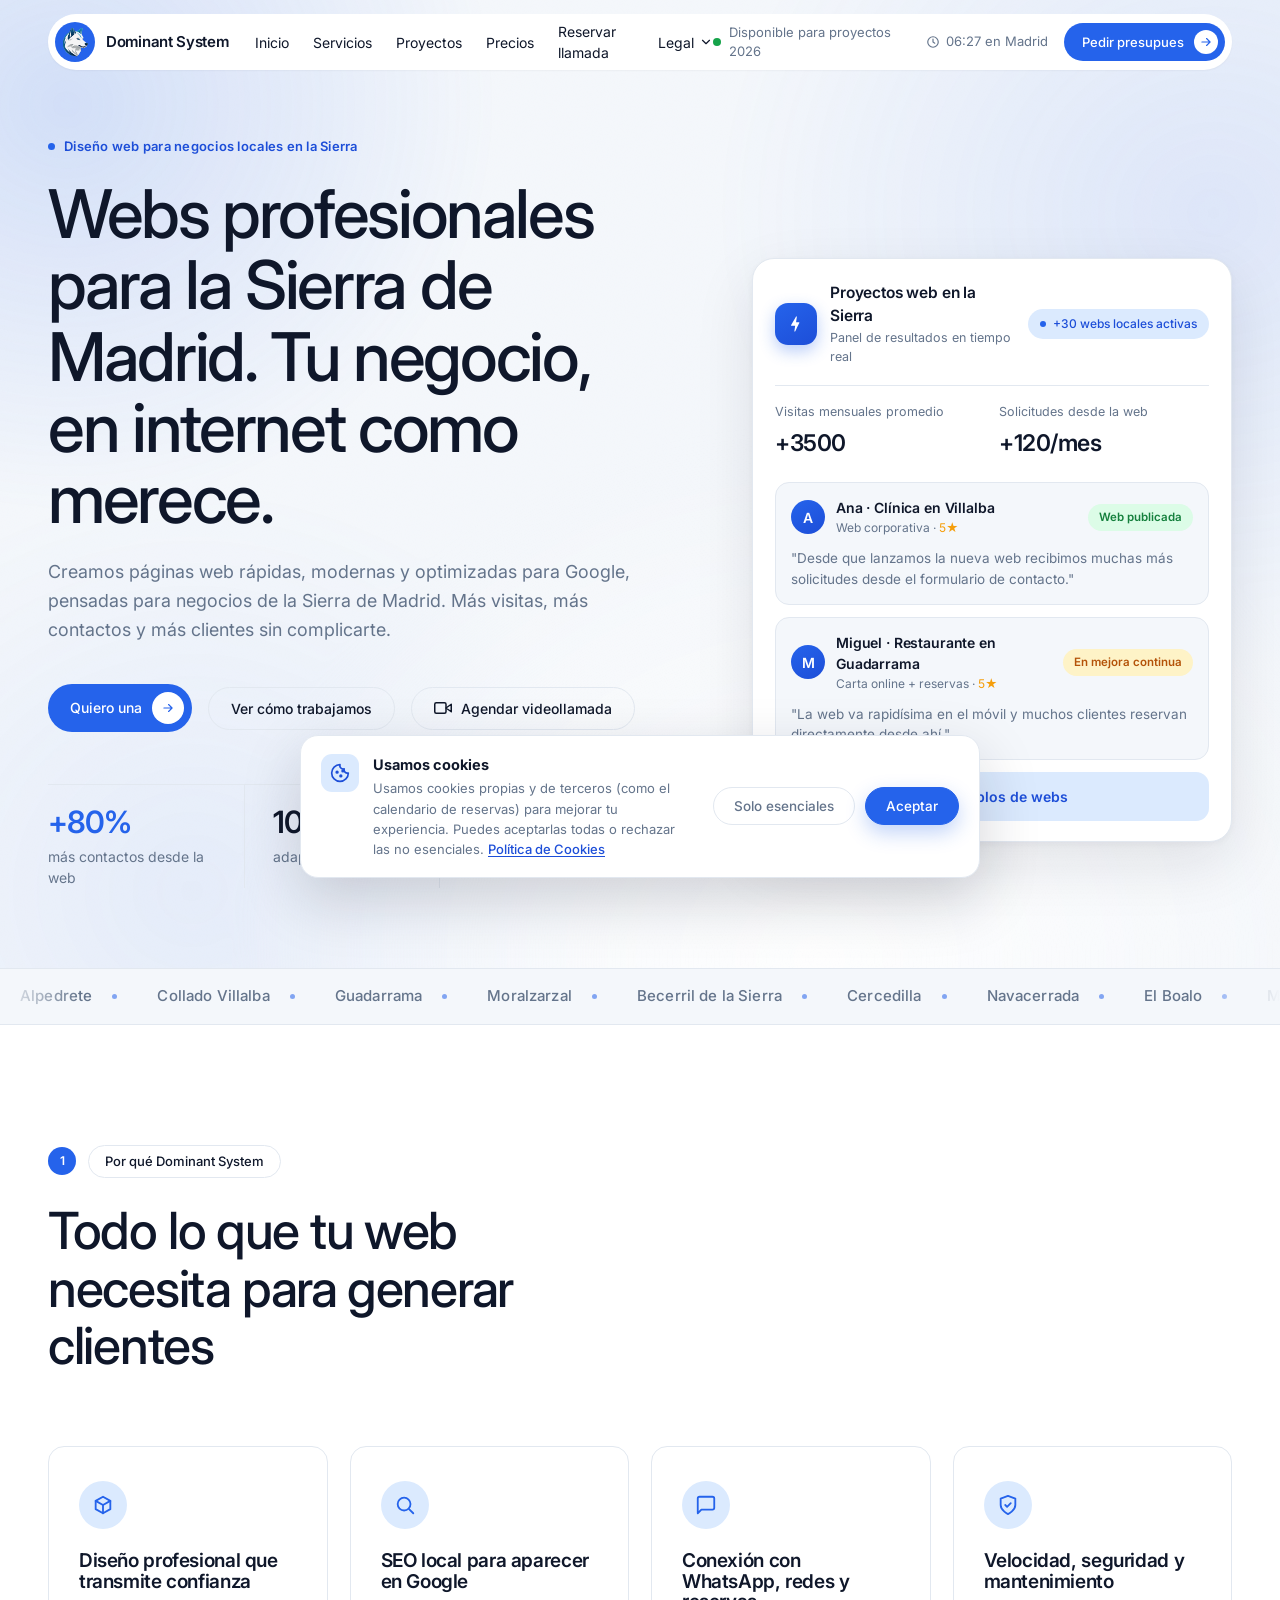
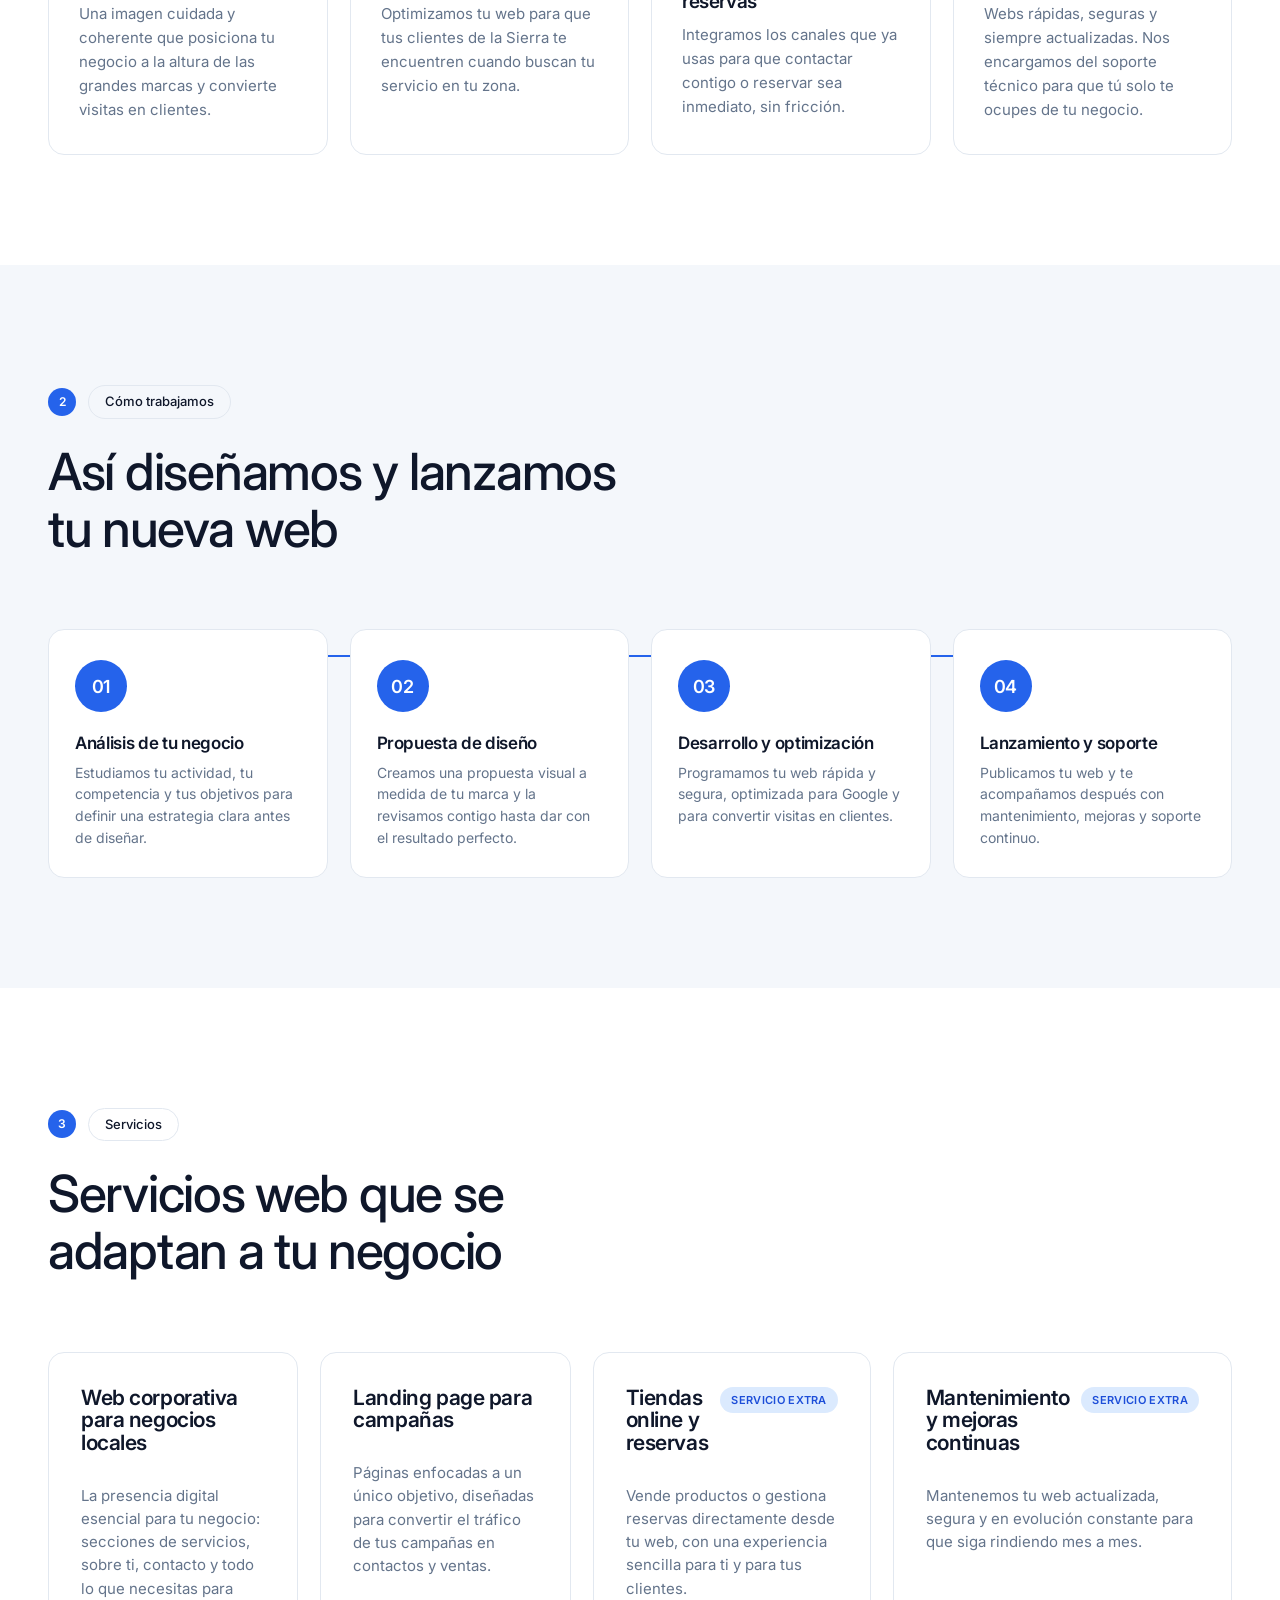
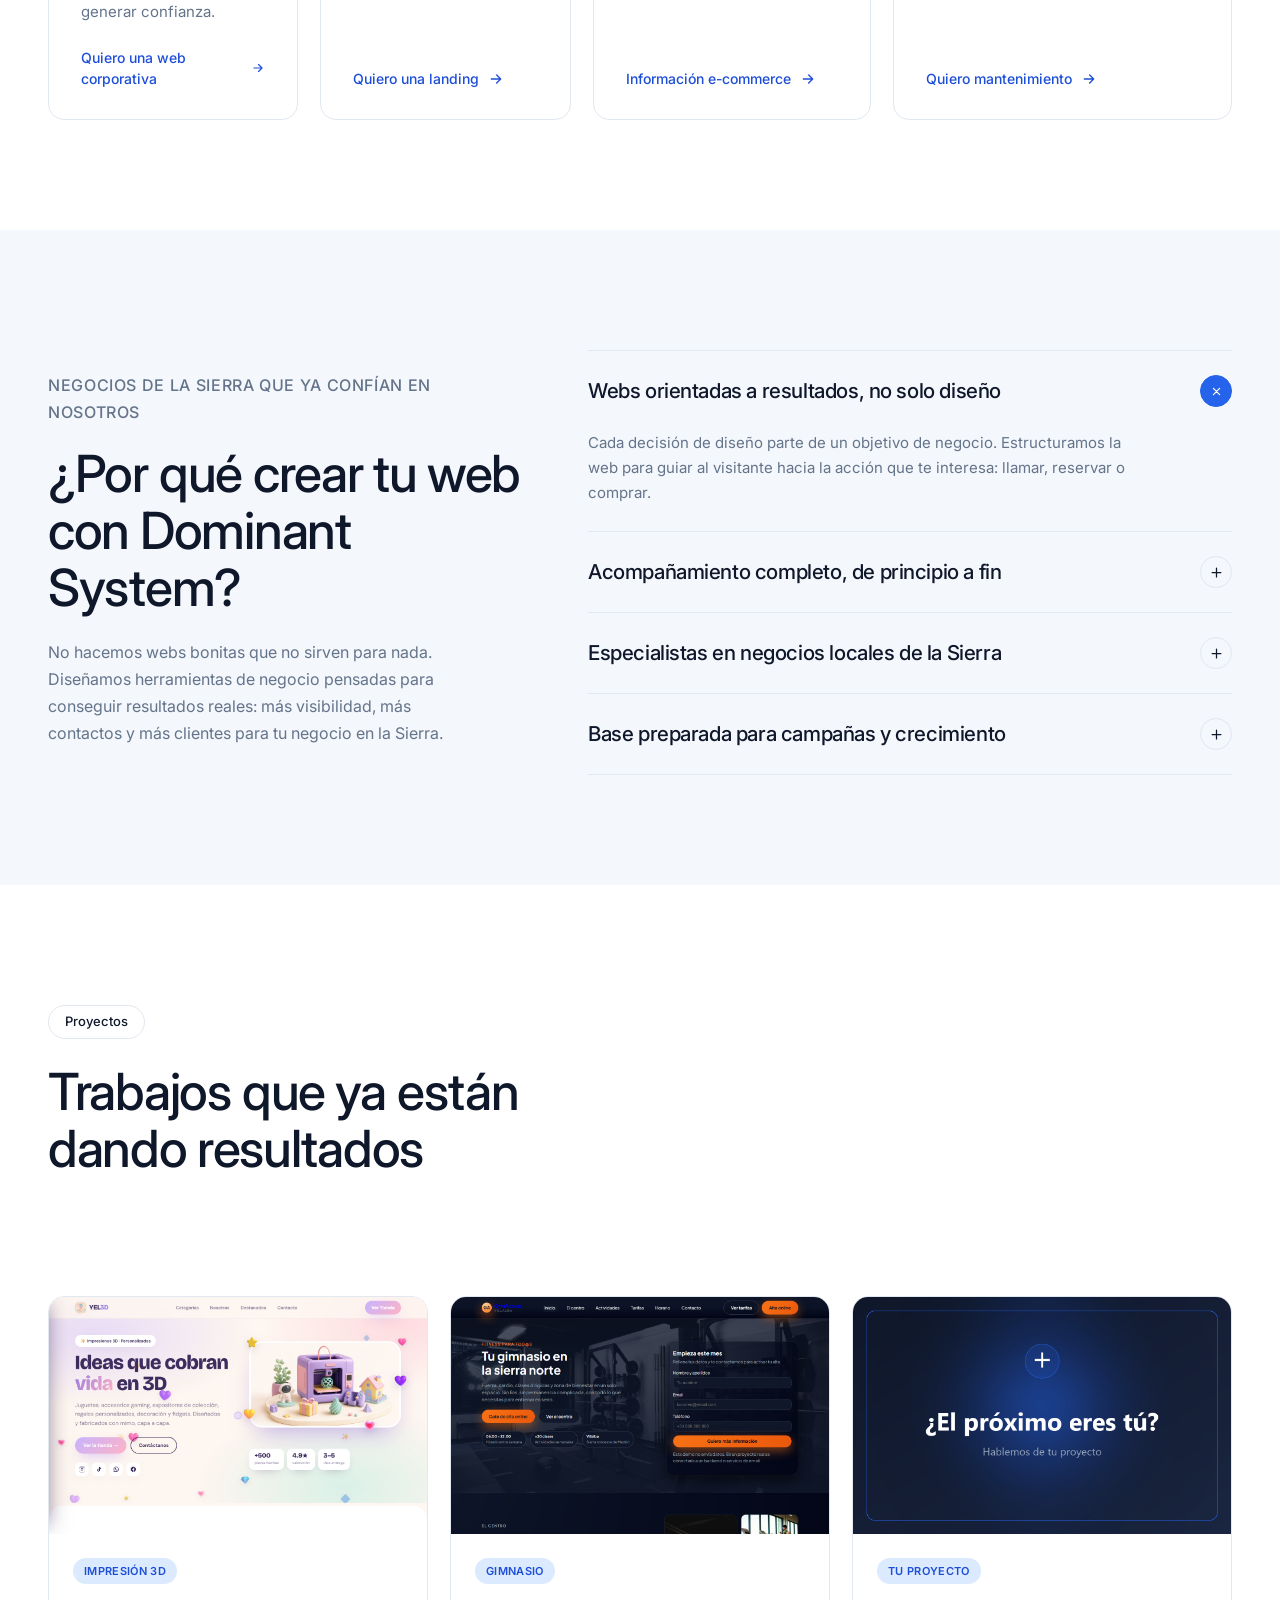
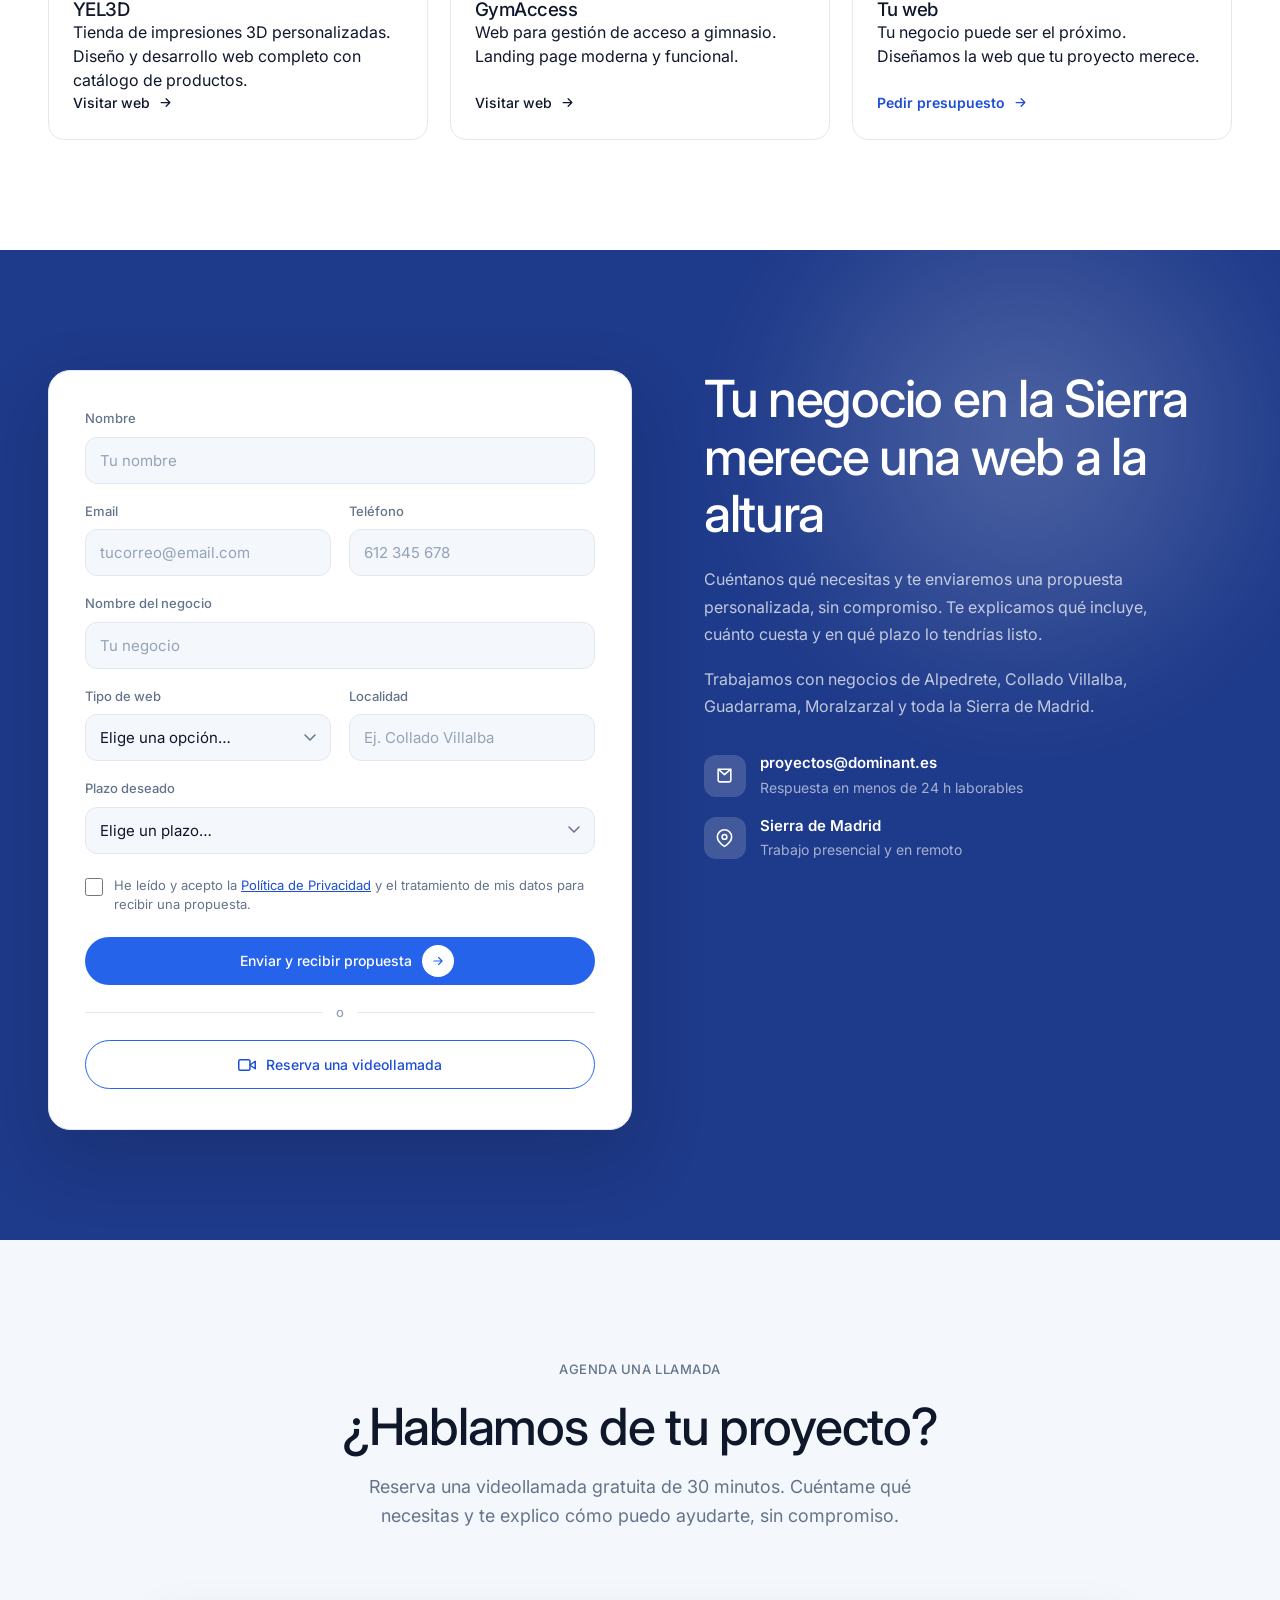
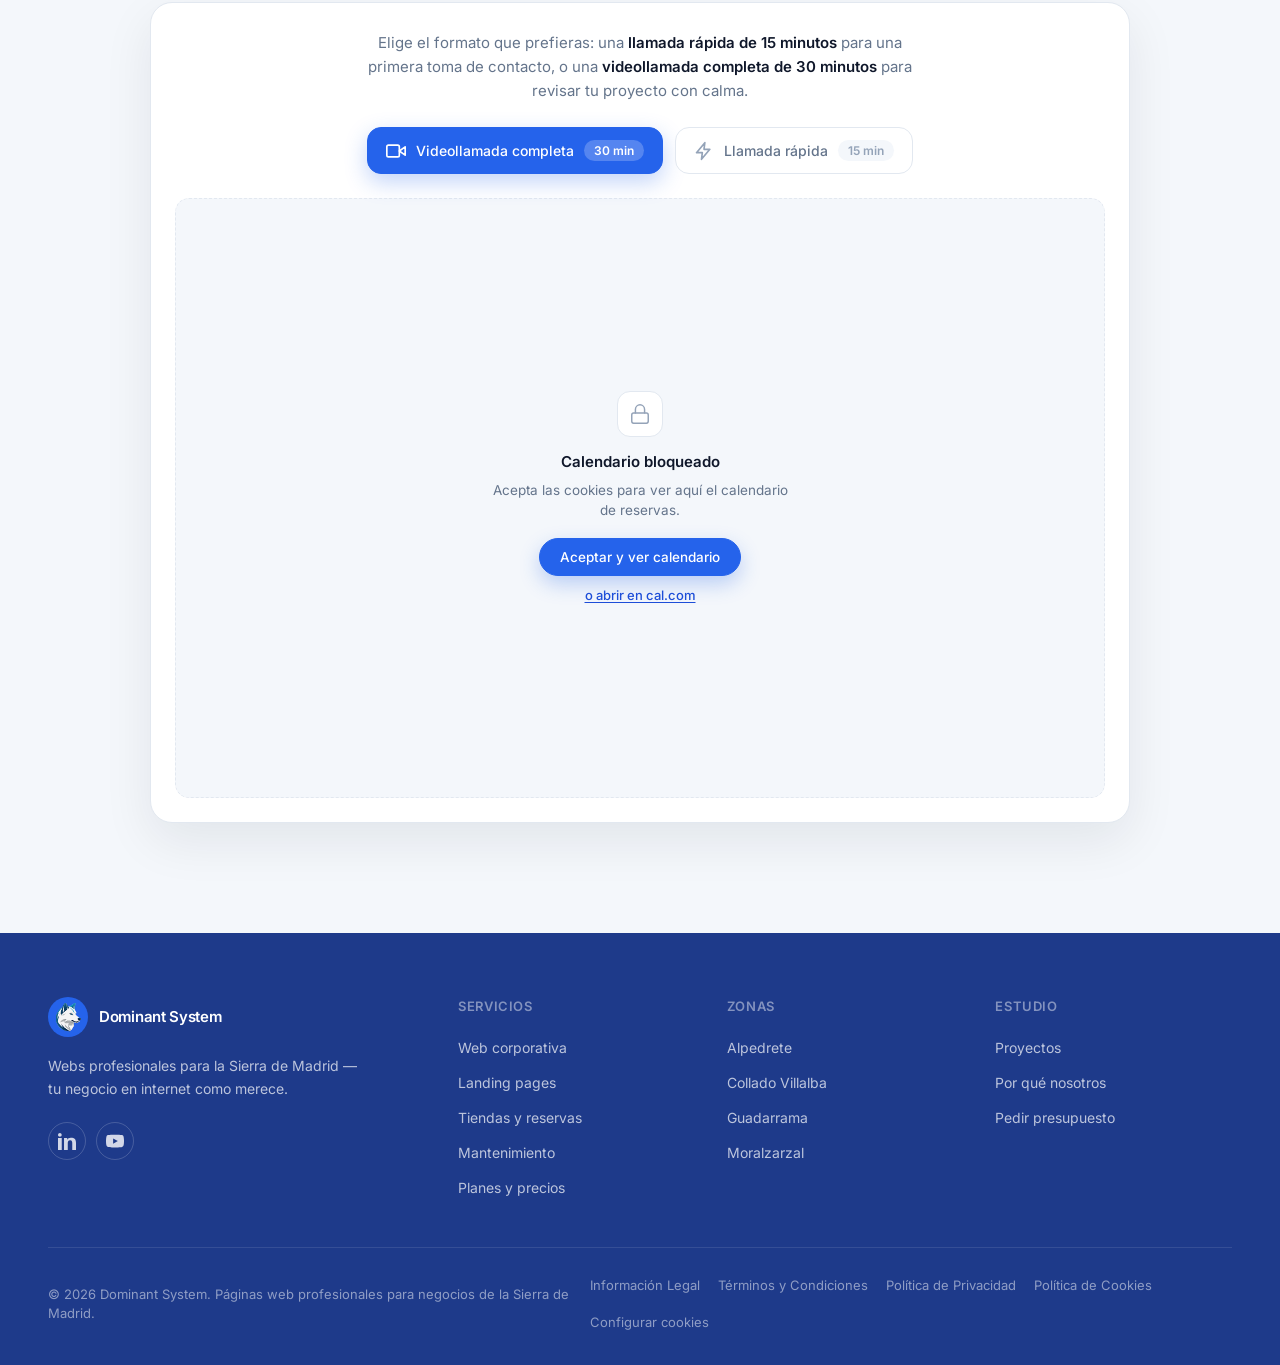
==== commit d3413110: "Añadir banner de consentimiento de cookies funcional con carga condicional de terceros Co-Authored-B" ====
--- a/index.html
+++ b/index.html
@@ -522,37 +522,45 @@
 
         <div class="reserva-embeds">
           <div class="reserva-embed is-active" data-cal-panel="30min">
-            <div class="cal-inline" id="cal-inline-30min"></div>
+            <div class="cal-inline" id="cal-inline-30min" data-cal-link="dominant/30min"></div>
           </div>
           <div class="reserva-embed" data-cal-panel="15min">
-            <div class="cal-inline" id="cal-inline-15min"></div>
+            <div class="cal-inline" id="cal-inline-15min" data-cal-link="dominant/15min"></div>
           </div>
         </div>
       </div>
     </div>
   </section>
 
-  <!-- Cal.com inline embed -->
+  <!-- Cal.com inline embed (carga condicionada al consentimiento de cookies) -->
   <script type="text/javascript">
+    // Bootstrap de Cal: solo DEFINE la cola; no descarga nada hasta llamar a Cal("init", ...).
     (function (C, A, L) { let p = function (a, ar) { a.q.push(ar); }; let d = C.document; C.Cal = C.Cal || function () { let cal = C.Cal; let ar = arguments; if (!cal.loaded) { cal.ns = {}; cal.q = cal.q || []; d.head.appendChild(d.createElement("script")).src = A; cal.loaded = true; } if (ar[0] === L) { const api = function () { p(api, arguments); }; const namespace = ar[1]; api.q = api.q || []; if(typeof namespace === "string"){cal.ns[namespace] = cal.ns[namespace] || api;p(cal.ns[namespace], ar);p(cal, ["initNamespace", namespace]);} else p(cal, ar); return;} p(cal, ar); }; })(window, "https://app.cal.com/embed/embed.js", "init");
 
-    // Videollamada completa — 30 min
-    Cal("init", "30min", {origin:"https://cal.com"});
-    Cal.ns["30min"]("inline", {
-      elementOrSelector:"#cal-inline-30min",
-      config: {"layout":"month_view","theme":"light"},
-      calLink: "dominant/30min",
-    });
-    Cal.ns["30min"]("ui", {"cssVarsPerTheme":{"light":{"cal-brand":"#2563eb"}},"hideEventTypeDetails":false,"layout":"month_view"});
-
-    // Llamada rápida — 15 min
-    Cal("init", "15min", {origin:"https://cal.com"});
-    Cal.ns["15min"]("inline", {
-      elementOrSelector:"#cal-inline-15min",
-      config: {"layout":"month_view","theme":"light"},
-      calLink: "dominant/15min",
-    });
-    Cal.ns["15min"]("ui", {"cssVarsPerTheme":{"light":{"cal-brand":"#2563eb"}},"hideEventTypeDetails":false,"layout":"month_view"});
+    // Carga real de los embeds. La invoca assets/cookies.js SOLO tras el consentimiento.
+    window.loadCalEmbeds = function () {
+      if (window.__calLoaded) return;
+      window.__calLoaded = true;
+      document.querySelectorAll('.cal-inline').forEach(function (n) { n.setAttribute('data-cal-loaded', '1'); });
+
+      // Videollamada completa — 30 min
+      Cal("init", "30min", {origin:"https://cal.com"});
+      Cal.ns["30min"]("inline", {
+        elementOrSelector:"#cal-inline-30min",
+        config: {"layout":"month_view","theme":"light"},
+        calLink: "dominant/30min",
+      });
+      Cal.ns["30min"]("ui", {"cssVarsPerTheme":{"light":{"cal-brand":"#2563eb"}},"hideEventTypeDetails":false,"layout":"month_view"});
+
+      // Llamada rápida — 15 min
+      Cal("init", "15min", {origin:"https://cal.com"});
+      Cal.ns["15min"]("inline", {
+        elementOrSelector:"#cal-inline-15min",
+        config: {"layout":"month_view","theme":"light"},
+        calLink: "dominant/15min",
+      });
+      Cal.ns["15min"]("ui", {"cssVarsPerTheme":{"light":{"cal-brand":"#2563eb"}},"hideEventTypeDetails":false,"layout":"month_view"});
+    };
 
     // Tabs: alternar entre los dos calendarios
     (function () {
@@ -621,12 +629,14 @@
           <a href="terminos.html">Términos y Condiciones</a>
           <a href="privacidad.html">Política de Privacidad</a>
           <a href="cookies.html">Política de Cookies</a>
+          <a href="#" data-cookie-settings>Configurar cookies</a>
         </div>
       </div>
     </div>
   </footer>
 
   <script src="assets/main.js"></script>
+  <script src="assets/cookies.js"></script>
   <script type="application/ld+json">
   {
     "@context": "https://schema.org",
--- a/assets/styles.css
+++ b/assets/styles.css
@@ -1424,3 +1424,105 @@
   .reserva-tab-label { white-space: normal; }
   .cal-inline { min-height: 540px; }
 }
+
+/* ============================================================
+   COOKIES — banner de consentimiento + placeholder de Cal.com
+   ============================================================ */
+.cookie-banner {
+  position: fixed;
+  left: 50%;
+  bottom: 22px;
+  z-index: 1200;
+  width: min(680px, calc(100vw - 32px));
+  transform: translate(-50%, 24px);
+  opacity: 0;
+  pointer-events: none;
+  transition: opacity .45s var(--ease), transform .45s var(--ease-sheet);
+}
+.cookie-banner.is-visible {
+  transform: translate(-50%, 0);
+  opacity: 1;
+  pointer-events: auto;
+}
+.cookie-banner-inner {
+  display: flex;
+  align-items: center;
+  gap: 20px;
+  background: var(--white);
+  border: 1px solid var(--line);
+  border-radius: 18px;
+  padding: 18px 20px;
+  box-shadow: 0 22px 60px rgba(15, 23, 42, 0.18);
+}
+.cookie-banner-text { display: flex; align-items: flex-start; gap: 14px; }
+.cookie-banner-ico {
+  flex-shrink: 0;
+  width: 38px; height: 38px;
+  display: inline-flex; align-items: center; justify-content: center;
+  border-radius: 11px;
+  background: var(--blue-soft);
+  color: var(--blue-2);
+}
+.cookie-banner-ico svg { width: 20px; height: 20px; }
+.cookie-banner-text strong { display: block; font-size: 14.5px; color: var(--ink); margin-bottom: 3px; }
+.cookie-banner-text p { font-size: 13px; line-height: 1.55; color: var(--ink-60); margin: 0; }
+.cookie-banner-text a { color: var(--blue-2); font-weight: 500; text-decoration: underline; text-underline-offset: 2px; }
+.cookie-banner-actions { display: flex; gap: 10px; flex-shrink: 0; }
+
+.cookie-btn {
+  border-radius: 999px;
+  padding: 10px 20px;
+  font-size: 13.5px;
+  font-weight: 500;
+  white-space: nowrap;
+  cursor: pointer;
+  transition: background .25s var(--ease), color .25s var(--ease), border-color .25s var(--ease), box-shadow .25s var(--ease);
+}
+.cookie-btn-primary {
+  background: var(--blue);
+  color: #fff;
+  border: 1.5px solid var(--blue);
+  box-shadow: 0 8px 20px rgba(37, 99, 235, 0.28);
+}
+.cookie-btn-primary:hover { background: var(--blue-2); border-color: var(--blue-2); }
+.cookie-btn-ghost {
+  background: transparent;
+  color: var(--ink-60);
+  border: 1.5px solid var(--line);
+}
+.cookie-btn-ghost:hover { border-color: var(--ink-40); color: var(--ink); }
+
+/* Enlace "Configurar cookies" en el footer */
+.footer-legal [data-cookie-settings] { cursor: pointer; }
+
+/* Placeholder cuando Cal.com está bloqueado por falta de consentimiento */
+.cal-blocked {
+  display: flex; flex-direction: column; align-items: center; justify-content: center; text-align: center;
+  min-height: inherit; height: 100%;
+  gap: 6px;
+  padding: 40px 24px;
+  background: var(--surface);
+  border: 1px dashed var(--line);
+  border-radius: 14px;
+}
+.cal-blocked-ico {
+  width: 46px; height: 46px;
+  display: inline-flex; align-items: center; justify-content: center;
+  border-radius: 13px;
+  background: var(--white);
+  border: 1px solid var(--line);
+  color: var(--ink-40);
+  margin-bottom: 8px;
+}
+.cal-blocked-ico svg { width: 22px; height: 22px; }
+.cal-blocked-title { font-size: 15px; font-weight: 600; color: var(--ink); margin: 0; }
+.cal-blocked-text { font-size: 13.5px; color: var(--ink-60); margin: 0; max-width: 34ch; }
+.cal-blocked-actions { display: flex; flex-direction: column; align-items: center; gap: 10px; margin-top: 12px; }
+.cal-blocked-link { font-size: 13px; color: var(--blue-2); font-weight: 500; text-decoration: underline; text-underline-offset: 2px; }
+
+@media (max-width: 768px) {
+  .cookie-banner { bottom: 12px; width: calc(100vw - 20px); }
+  .cookie-banner-inner { flex-direction: column; align-items: stretch; gap: 16px; padding: 18px; border-radius: 16px; }
+  .cookie-banner-actions { width: 100%; }
+  .cookie-btn { flex: 1; padding: 12px 16px; text-align: center; }
+}
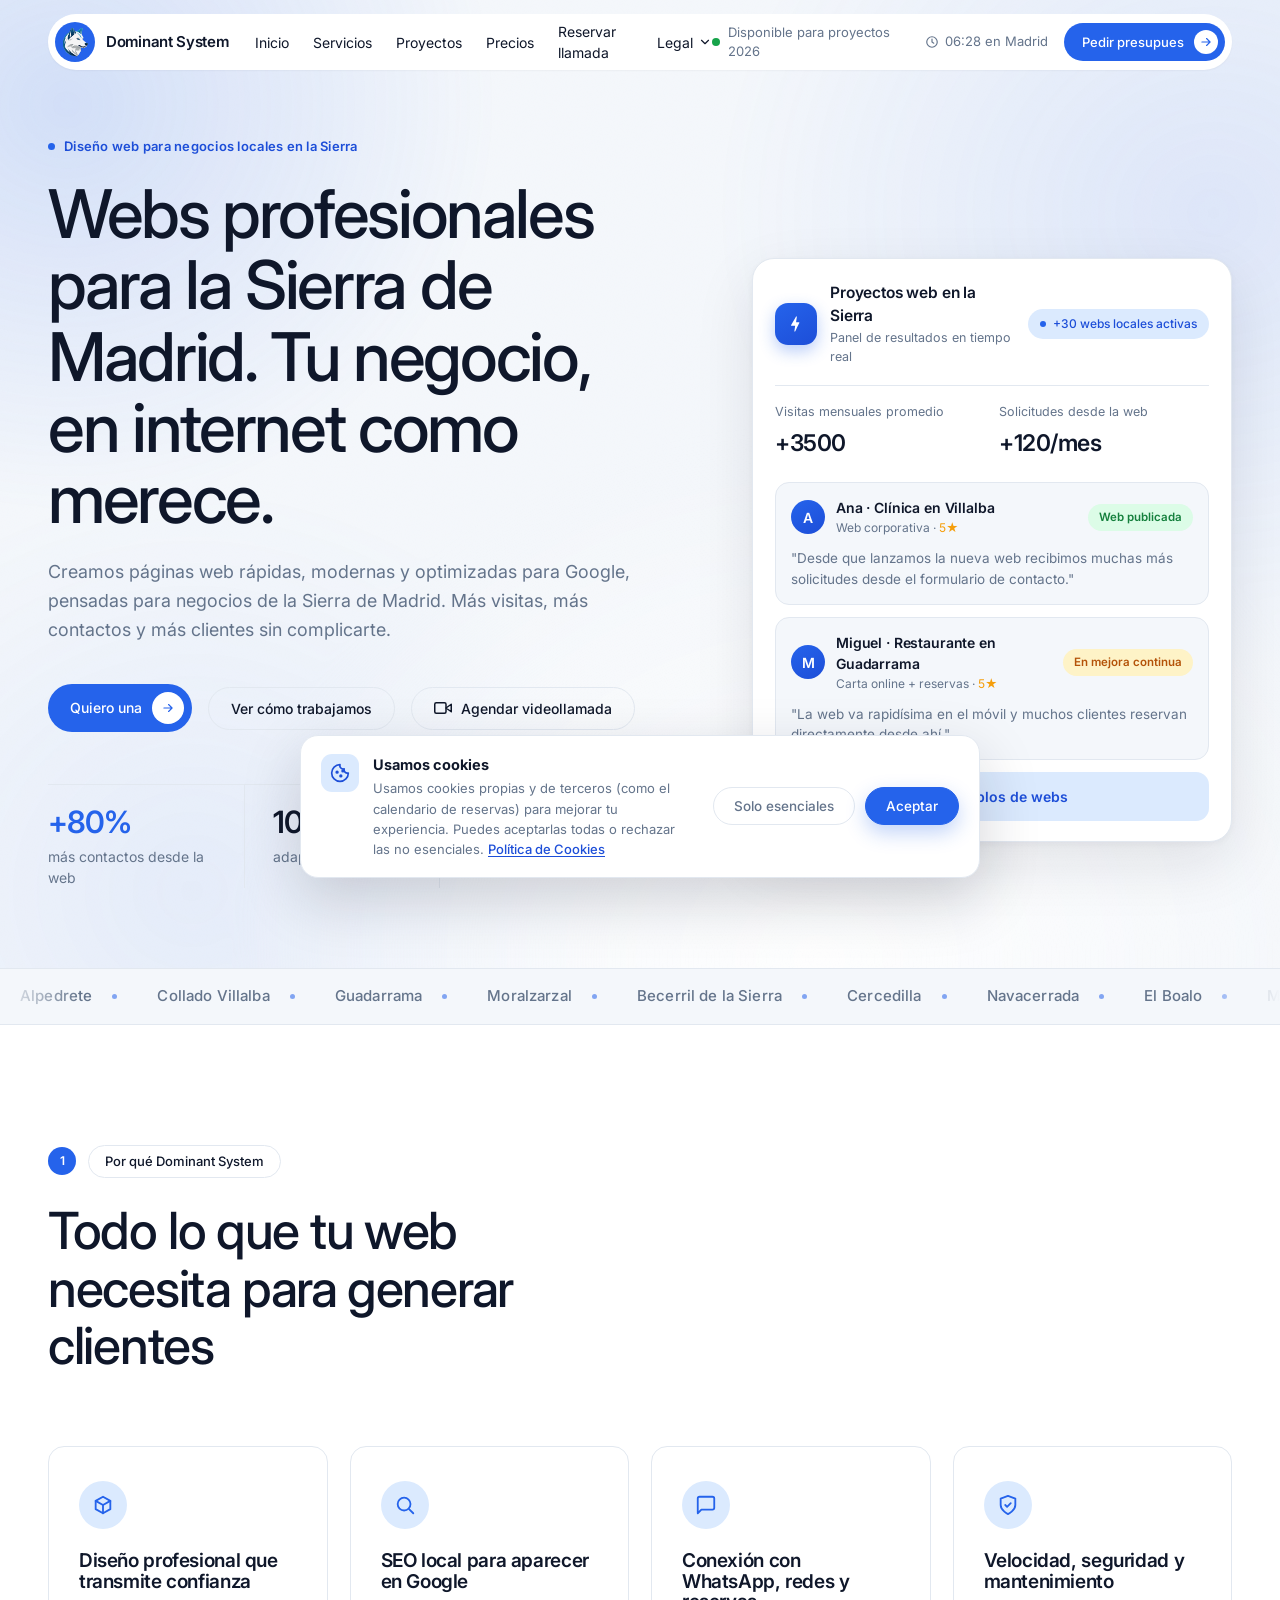
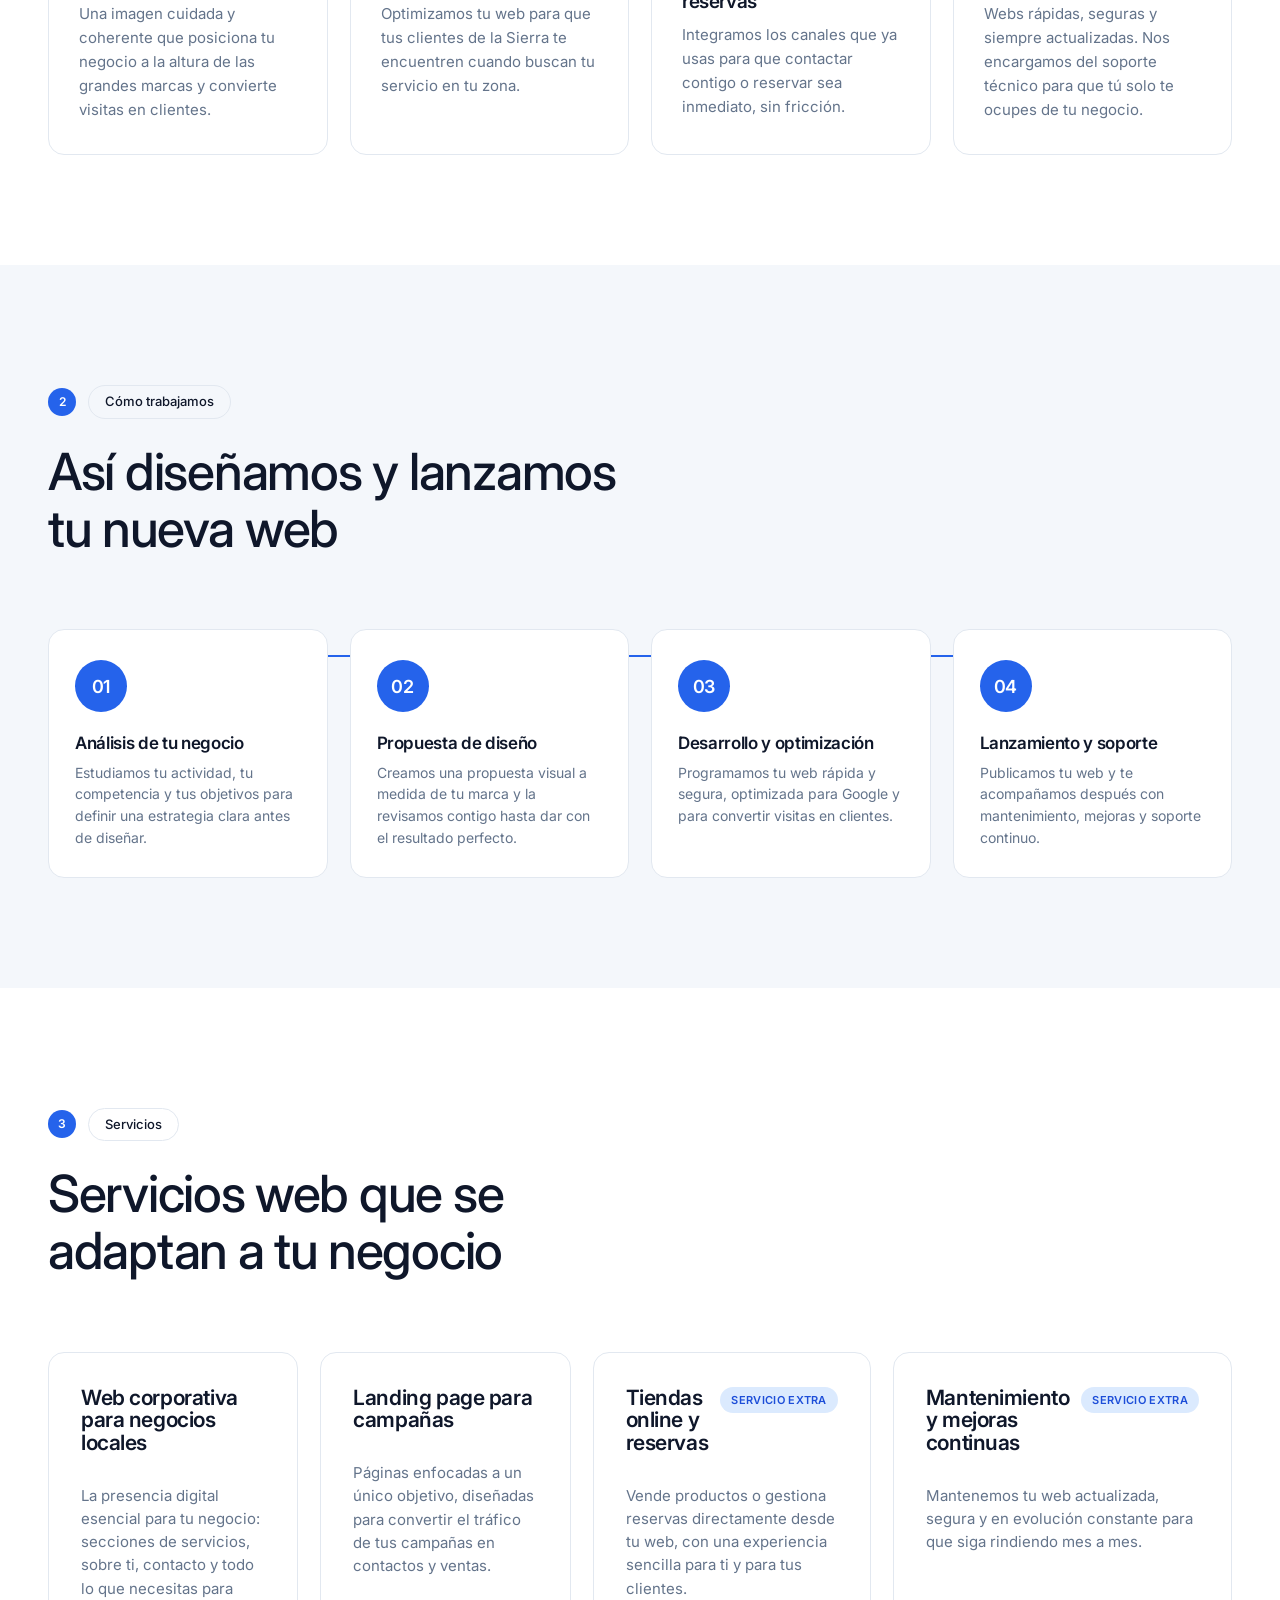
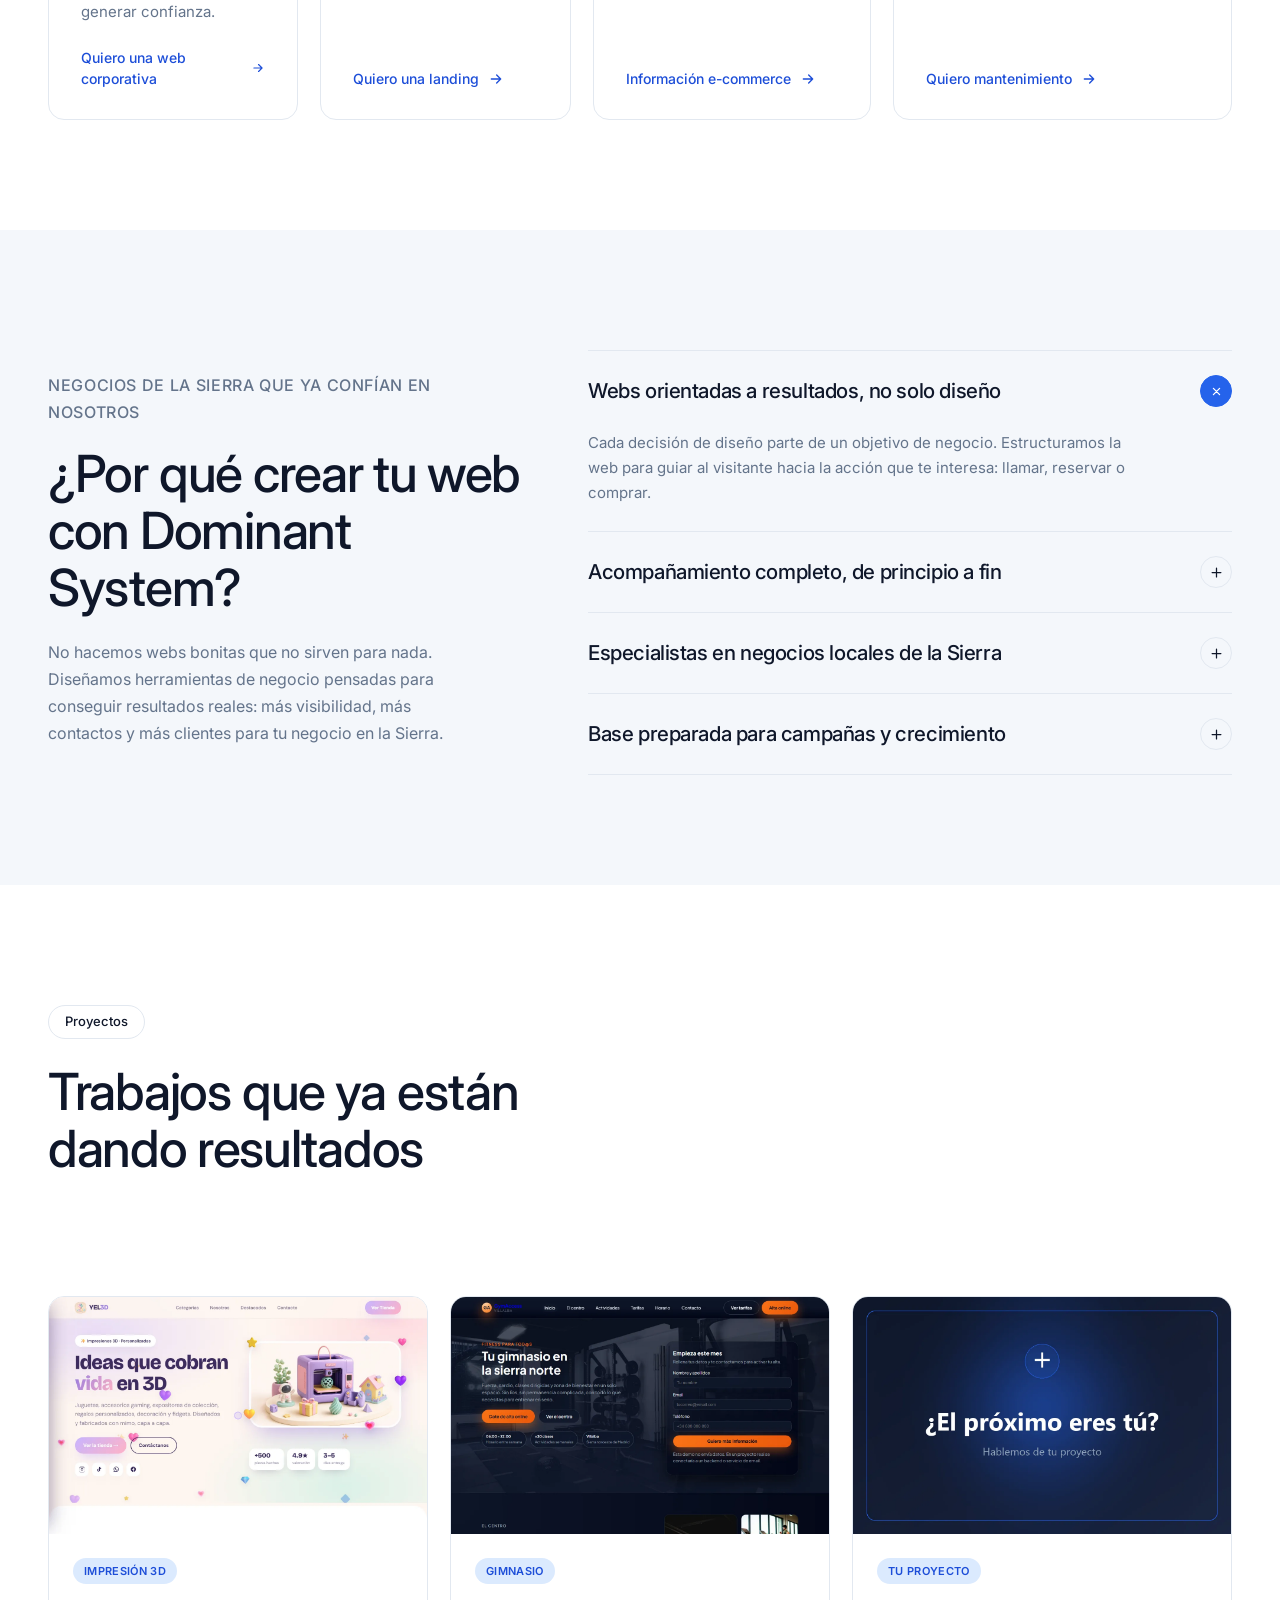
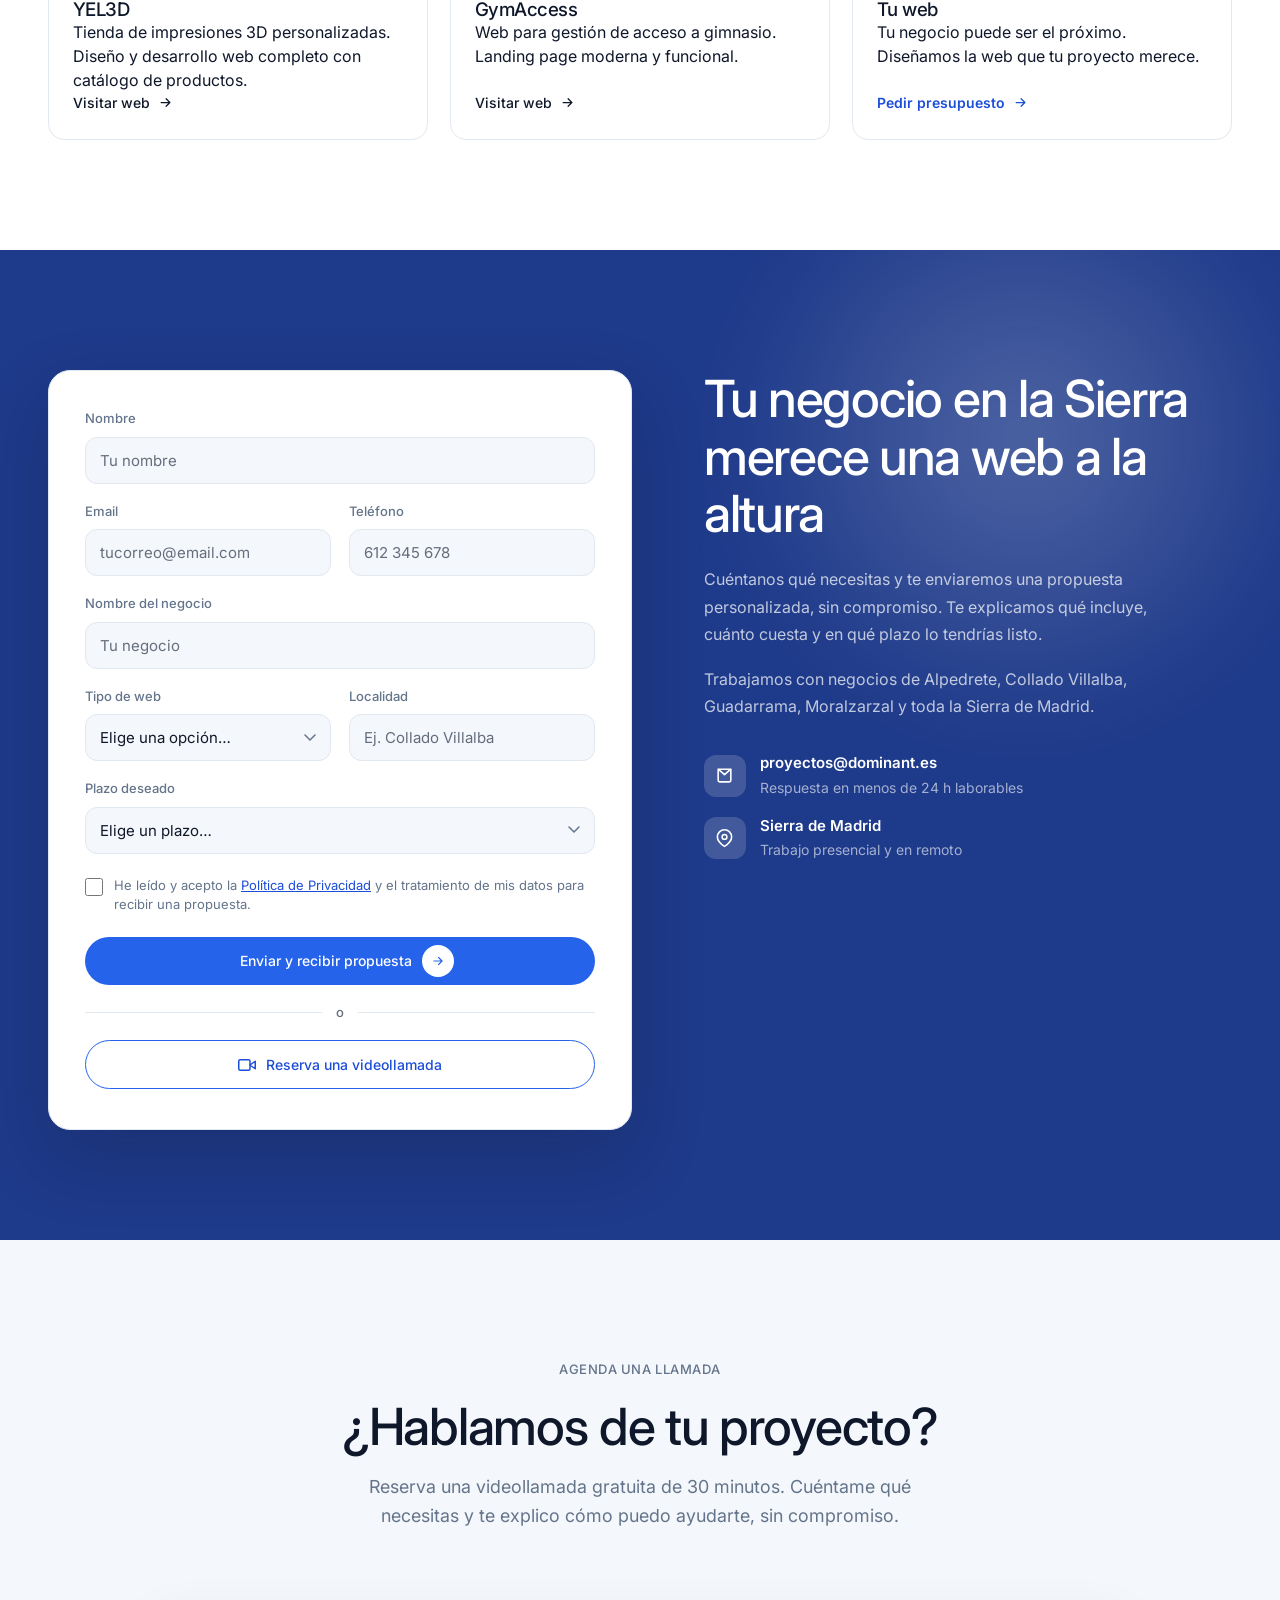
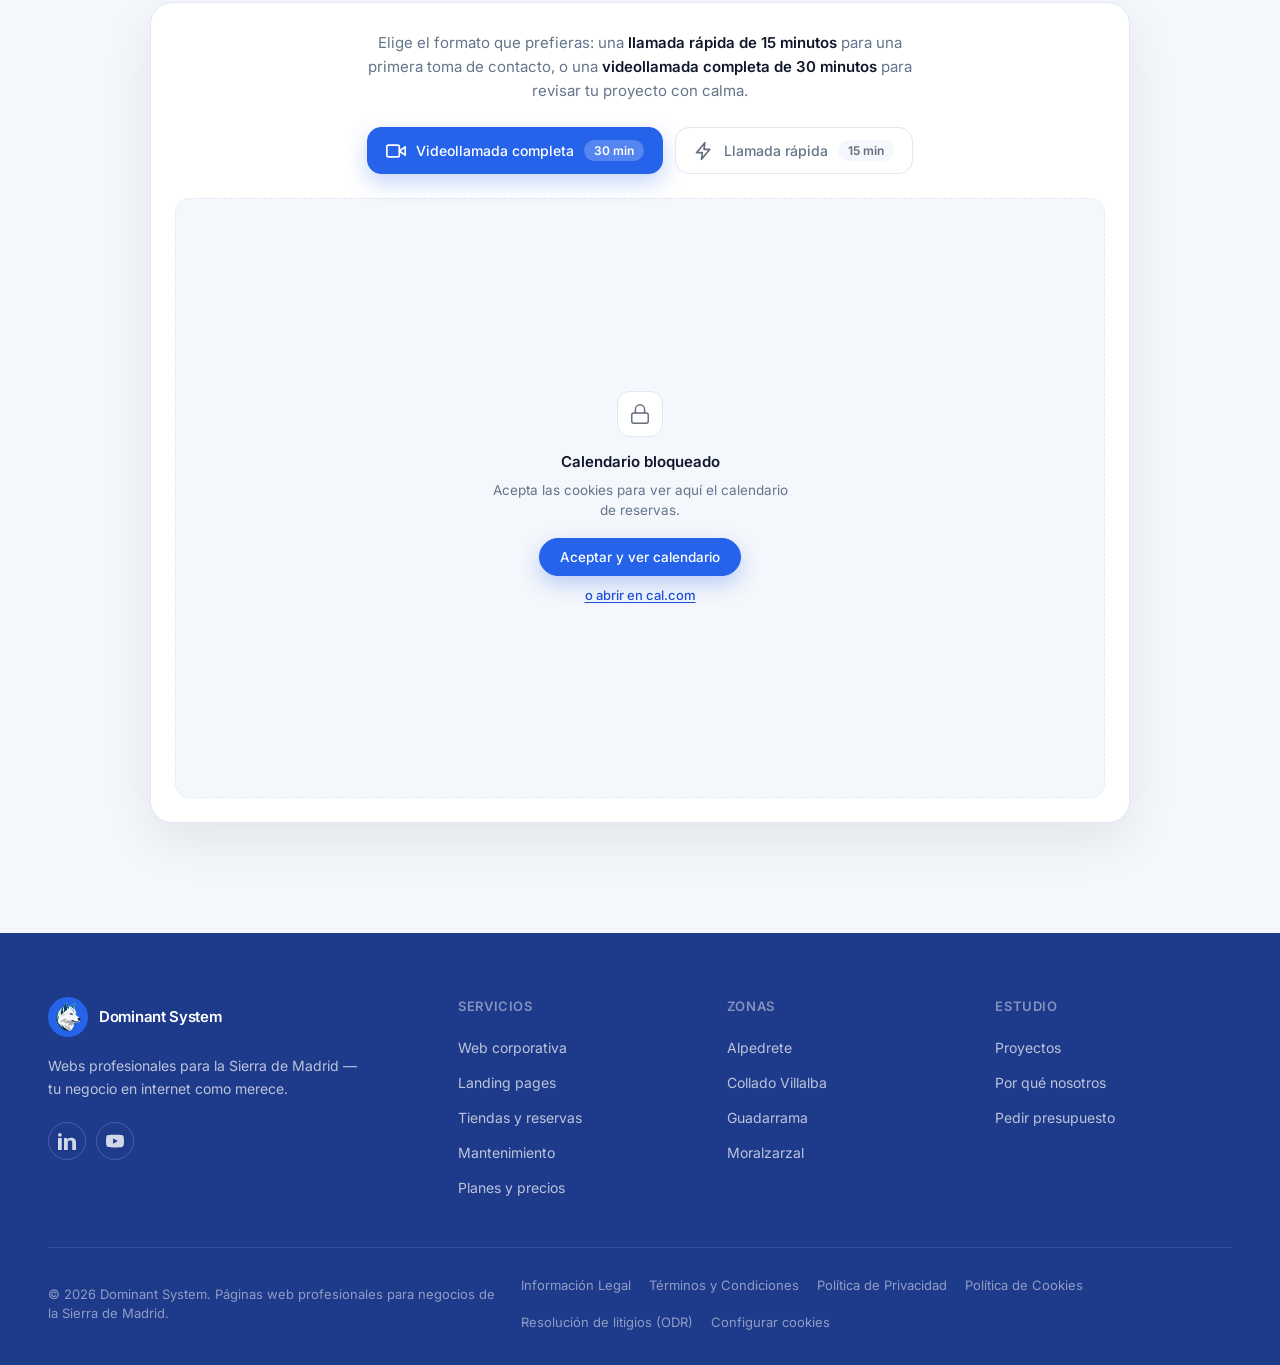
==== commit 2a036e2e: "Seguridad (headers/CSP), legal (desistimiento/ODR/titular), 404, WebP, schema FAQ y accesibilidad - " ====
--- a/index.html
+++ b/index.html
@@ -368,7 +368,10 @@
       <div class="grid-3" data-stagger>
         <article class="card card-hover work reveal">
           <a href="https://yeray06.github.io/yel3d/" target="_blank" rel="noopener" aria-label="Visitar la web de YEL3D">
-            <img src="assets/proyectos/yel3d.png" alt="YEL3D · tienda de impresiones 3D personalizadas" class="work-img" style="width:100%; height:auto; aspect-ratio:16/10; object-fit:cover; object-position:top; display:block; background:var(--surface);">
+            <picture>
+              <source srcset="assets/proyectos/yel3d.webp" type="image/webp">
+              <img src="assets/proyectos/yel3d.png" alt="YEL3D · tienda de impresiones 3D personalizadas" class="work-img" width="1280" height="800" loading="lazy" decoding="async" style="width:100%; height:auto; aspect-ratio:16/10; object-fit:cover; object-position:top; display:block; background:var(--surface);">
+            </picture>
           </a>
           <div class="resource-body">
             <span class="tag">Impresión 3D</span>
@@ -379,7 +382,10 @@
         </article>
         <article class="card card-hover work reveal">
           <a href="https://yeray06.github.io/gymaccess-web/" target="_blank" rel="noopener" aria-label="Visitar la web de GymAccess">
-            <img src="assets/proyectos/gymaccess.png" alt="GymAccess · web de gestión de acceso a gimnasio" class="work-img" style="width:100%; height:auto; aspect-ratio:16/10; object-fit:cover; object-position:top; display:block; background:var(--surface);">
+            <picture>
+              <source srcset="assets/proyectos/gymaccess.webp" type="image/webp">
+              <img src="assets/proyectos/gymaccess.png" alt="GymAccess · web de gestión de acceso a gimnasio" class="work-img" width="1280" height="800" loading="lazy" decoding="async" style="width:100%; height:auto; aspect-ratio:16/10; object-fit:cover; object-position:top; display:block; background:var(--surface);">
+            </picture>
           </a>
           <div class="resource-body">
             <span class="tag">Gimnasio</span>
@@ -389,7 +395,10 @@
           </div>
         </article>
         <a href="#contacto" class="card card-hover work work-cta reveal" aria-label="Cuéntanos tu proyecto y pide presupuesto">
-          <img src="assets/proyectos/tu-web.png" alt="¿El próximo eres tú? Hablemos de tu proyecto" class="work-img" style="width:100%; height:auto; aspect-ratio:16/10; object-fit:cover; display:block; background:var(--surface);">
+          <picture>
+            <source srcset="assets/proyectos/tu-web.webp" type="image/webp">
+            <img src="assets/proyectos/tu-web.png" alt="¿El próximo eres tú? Hablemos de tu proyecto" class="work-img" width="1280" height="800" loading="lazy" decoding="async" style="width:100%; height:auto; aspect-ratio:16/10; object-fit:cover; display:block; background:var(--surface);">
+          </picture>
           <div class="resource-body">
             <span class="tag">Tu proyecto</span>
             <h3>Tu web</h3>
@@ -629,6 +638,7 @@
           <a href="terminos.html">Términos y Condiciones</a>
           <a href="privacidad.html">Política de Privacidad</a>
           <a href="cookies.html">Política de Cookies</a>
+          <a href="https://ec.europa.eu/consumers/odr" target="_blank" rel="noopener">Resolución de litigios (ODR)</a>
           <a href="#" data-cookie-settings>Configurar cookies</a>
         </div>
       </div>
--- a/assets/styles.css
+++ b/assets/styles.css
@@ -12,7 +12,7 @@
   --white: #ffffff;
   --ink: #0f172a;         /* primary text (very dark blue, not pure black) */
   --ink-60: #64748b;      /* secondary blue-gray text */
-  --ink-40: #94a3b8;      /* tertiary text / faint labels */
+  --ink-40: #656e7d;      /* tertiary text / faint labels (AA sobre blanco y surface) */
   --accent: #2563eb;      /* strong blue — buttons, links, icons, accents */
   --accent-2: #1d4ed8;    /* darker blue for hover */
   --blue: #2563eb;
@@ -47,6 +47,19 @@
 a { color: inherit; text-decoration: none; }
 button { font-family: inherit; cursor: pointer; border: none; background: none; }
 ul { list-style: none; }
+
+/* Accesibilidad: foco visible para navegación por teclado.
+   Solo se muestra con :focus-visible (teclado), no en clic de ratón. */
+:focus-visible {
+  outline: 2px solid var(--accent);
+  outline-offset: 3px;
+  border-radius: 4px;
+}
+a:focus-visible, button:focus-visible, summary:focus-visible,
+[tabindex]:focus-visible {
+  outline: 2px solid var(--accent);
+  outline-offset: 3px;
+}
 
 .container {
   width: 100%;
@@ -981,7 +994,7 @@
   cursor: none;
 }
 .cursor-ring {
-  position: fixed; top: 0; left: 0; z-index: 350;
+  position: fixed; top: 0; left: 0; z-index: 10000;
   width: 30px; height: 30px; margin: -15px 0 0 -15px;
   border: 1.5px solid rgba(37, 99, 235, 0.55); border-radius: 999px;
   pointer-events: none; opacity: 0;
@@ -1001,7 +1014,7 @@
 }
 /* precise dot that replaces the native pointer */
 .cursor-dot {
-  position: fixed; top: 0; left: 0; z-index: 351;
+  position: fixed; top: 0; left: 0; z-index: 10001;
   width: 6px; height: 6px; margin: -3px 0 0 -3px;
   background: var(--blue); border-radius: 999px;
   pointer-events: none; opacity: 0;
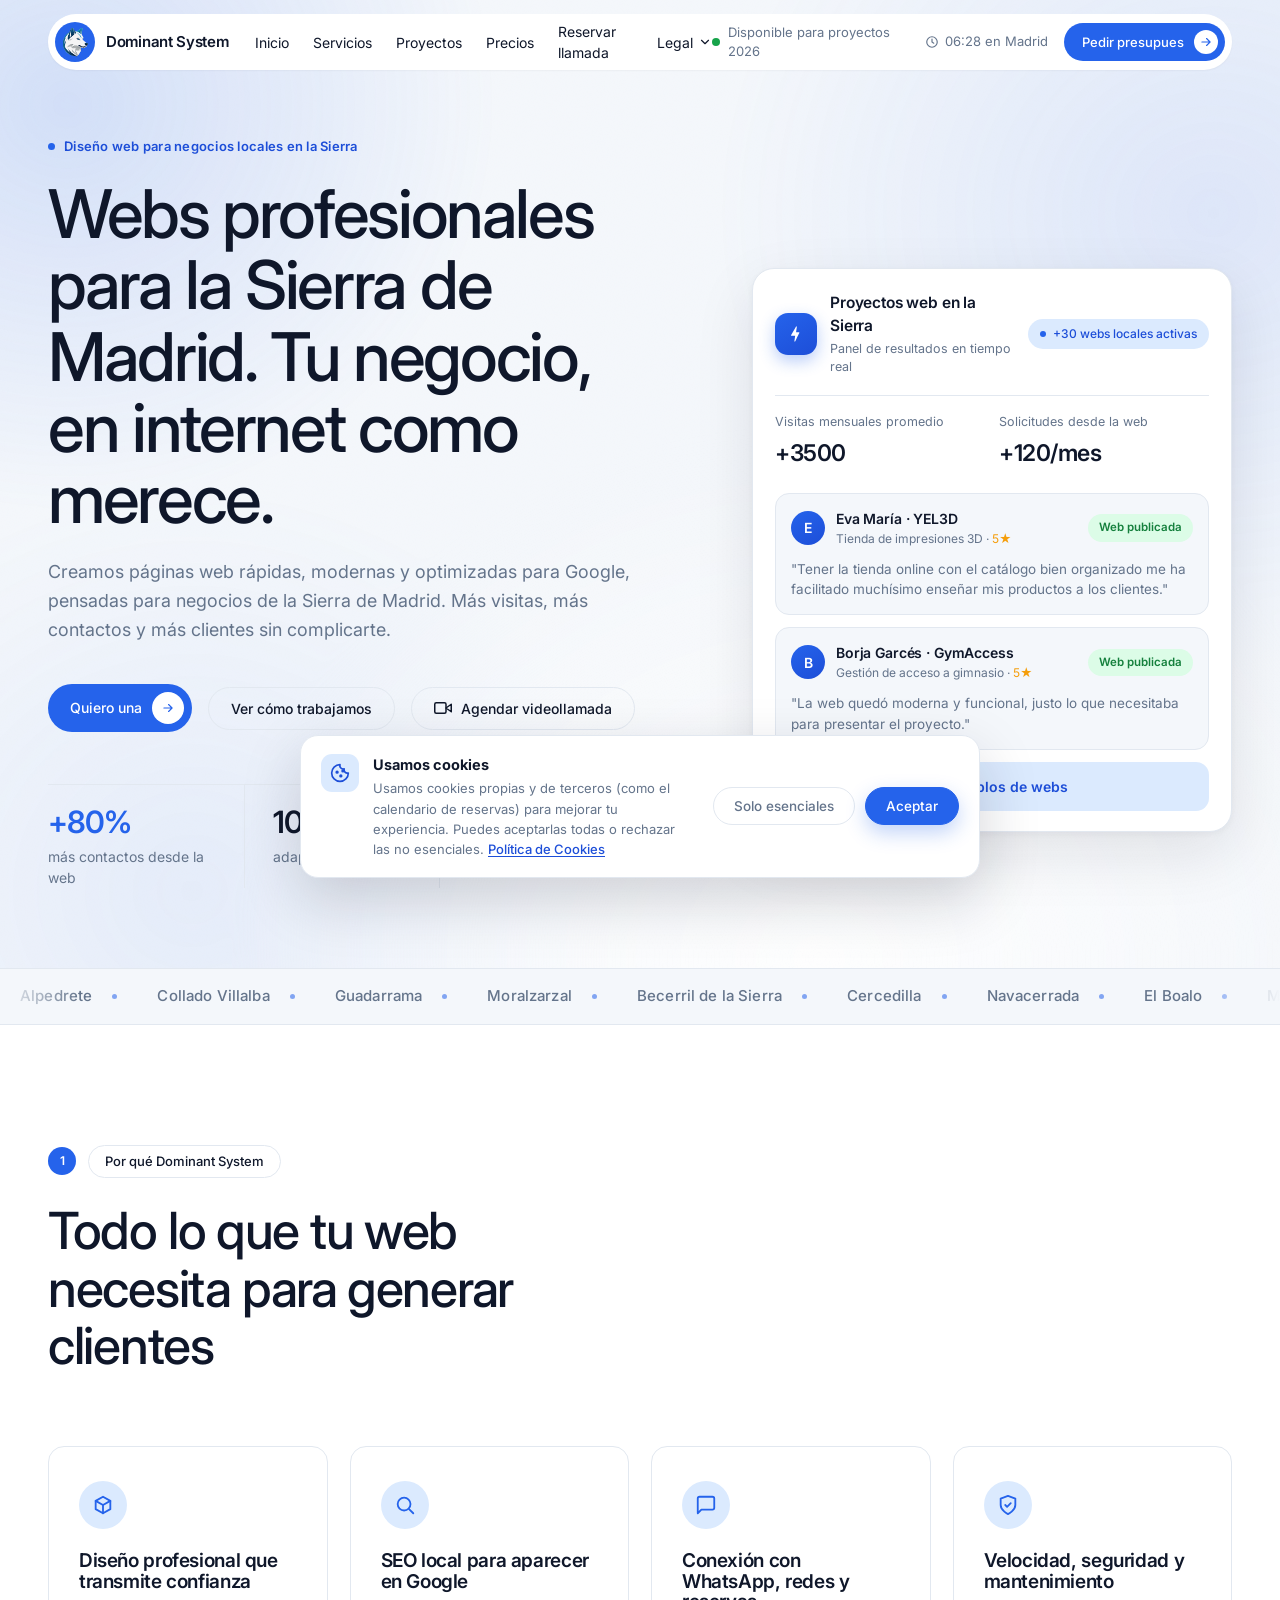
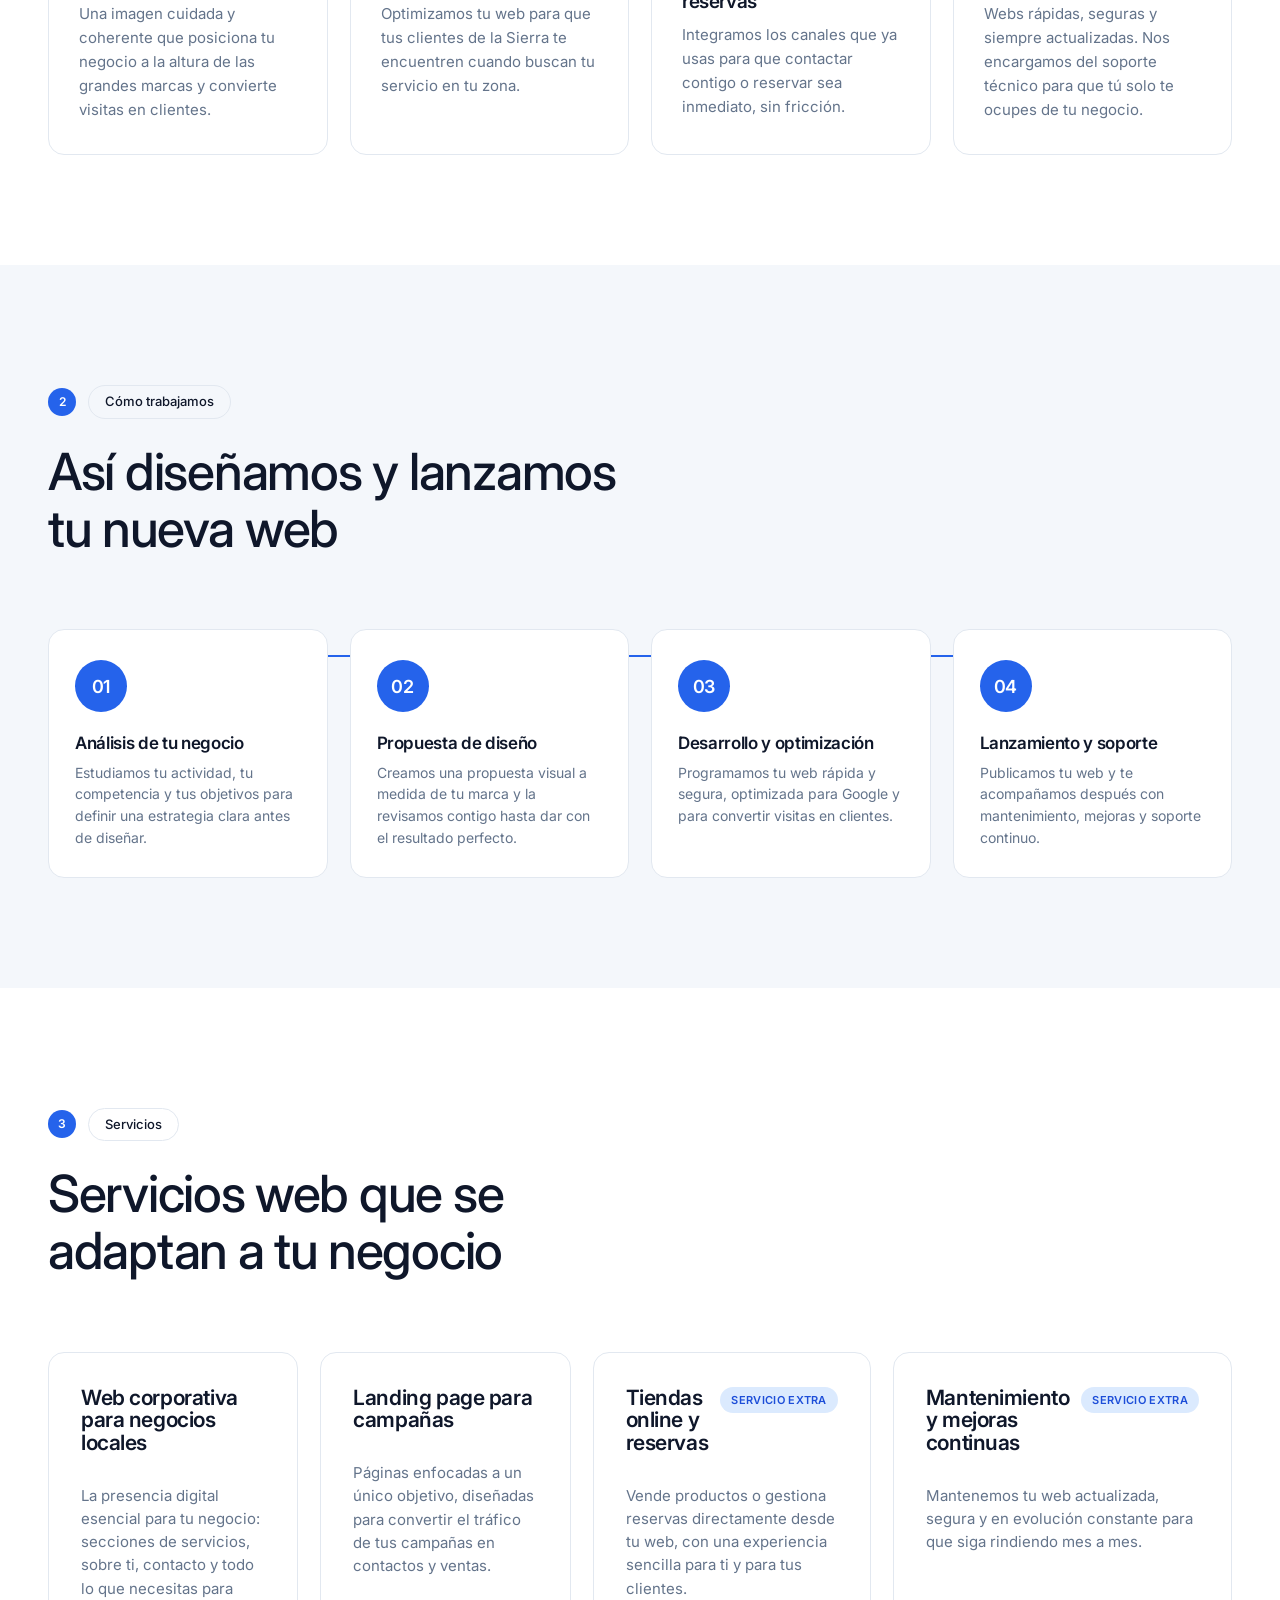
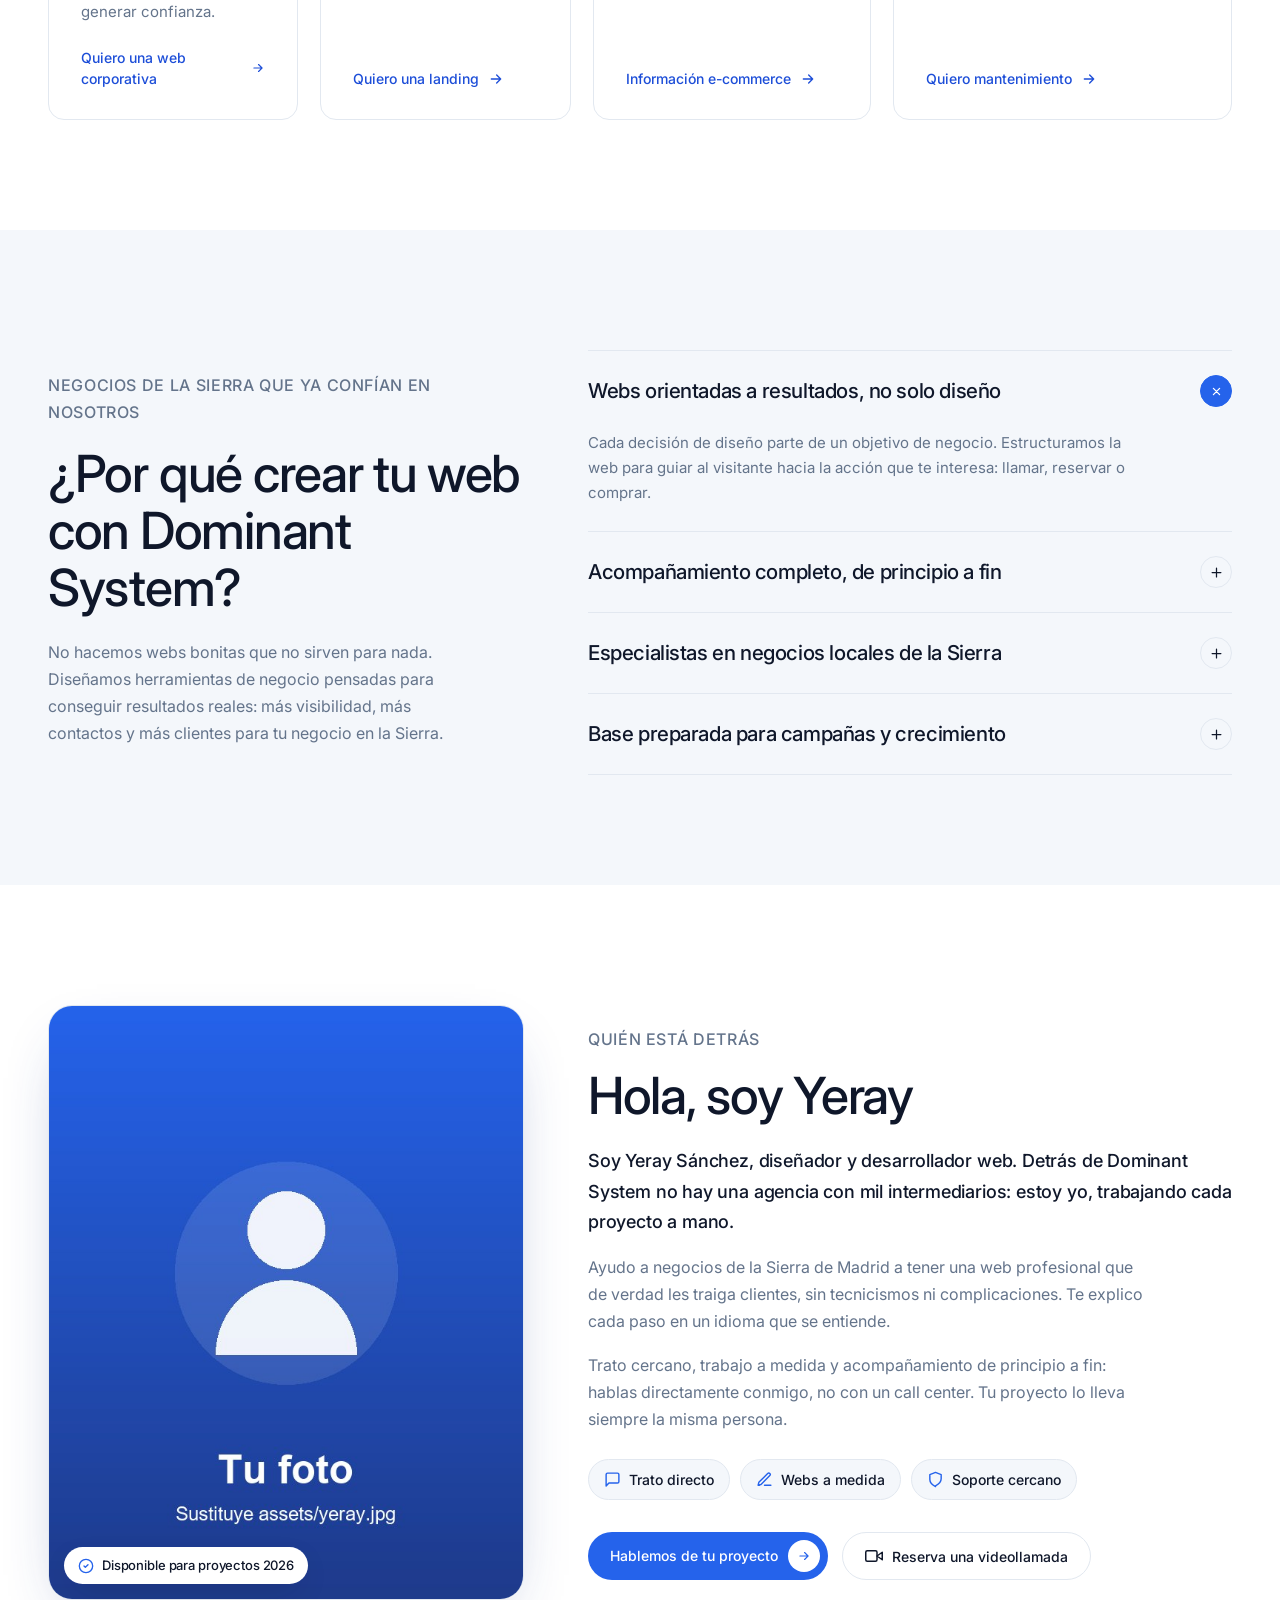
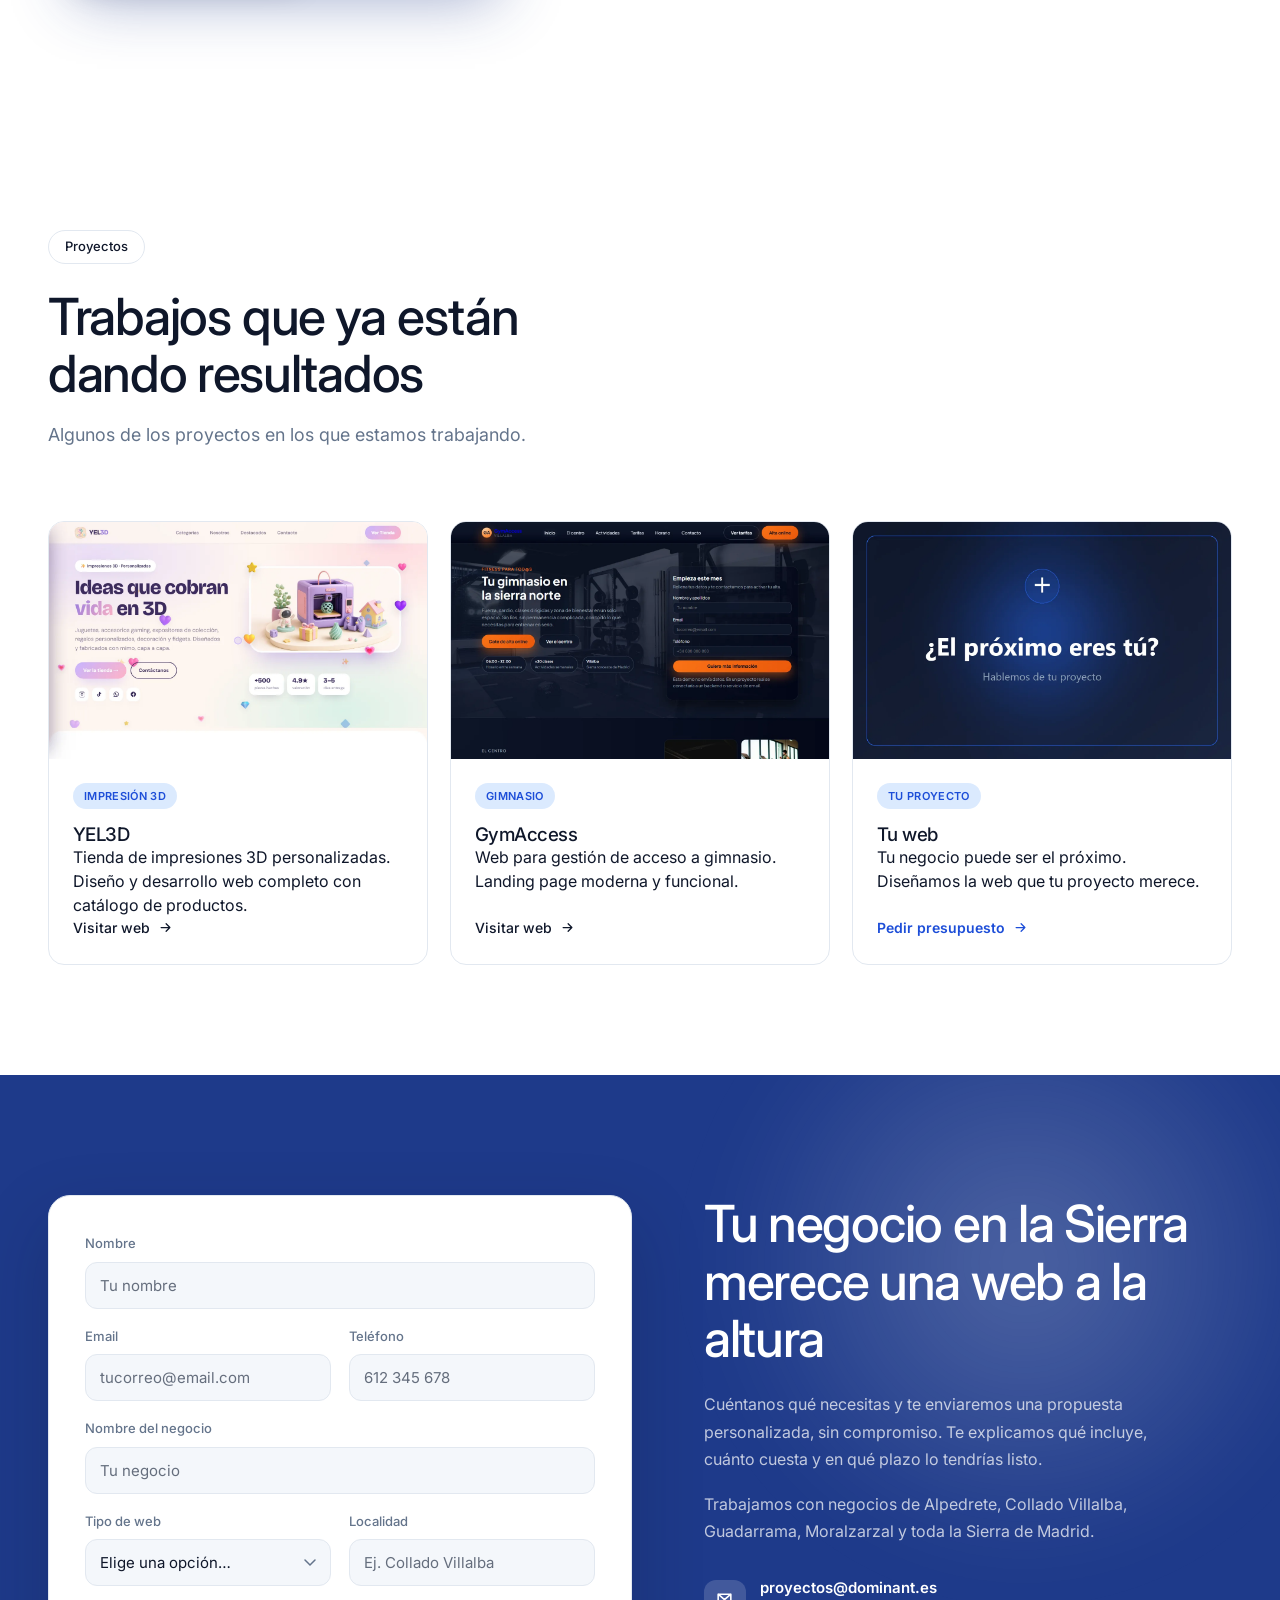
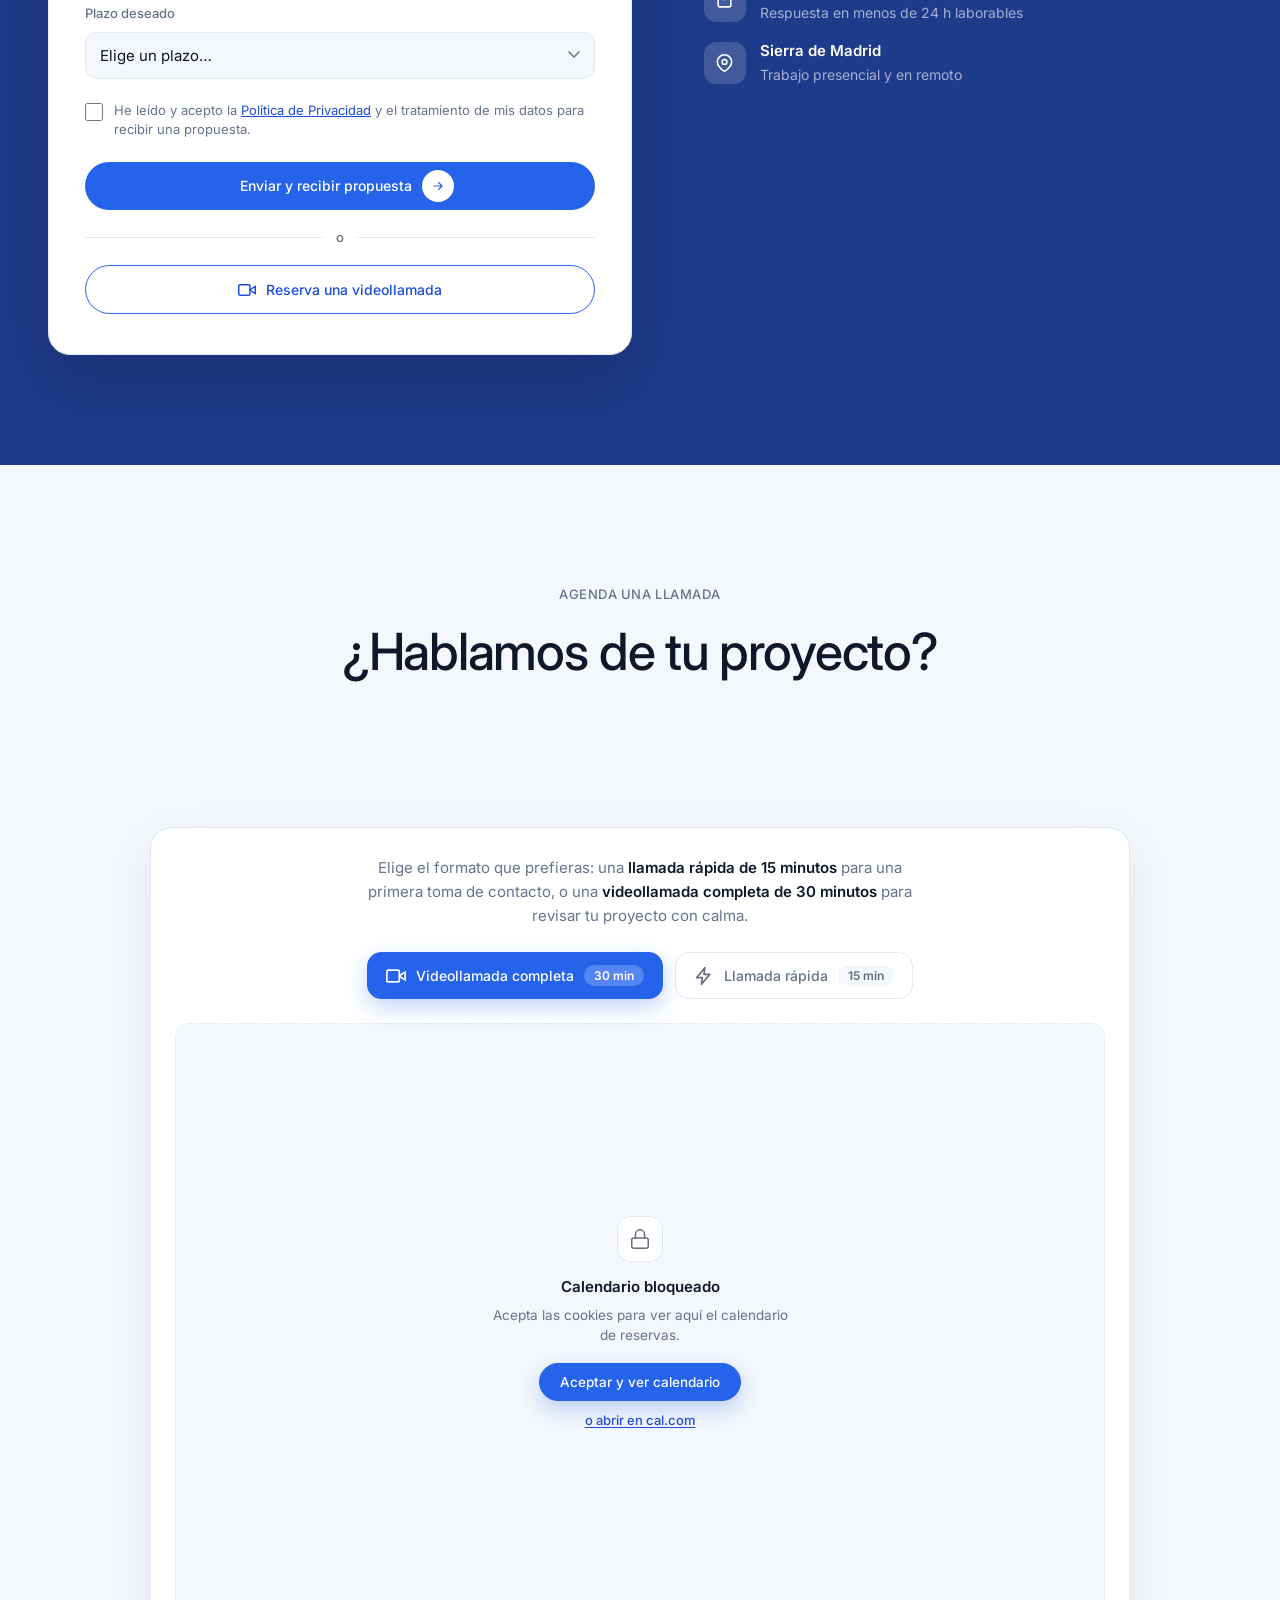
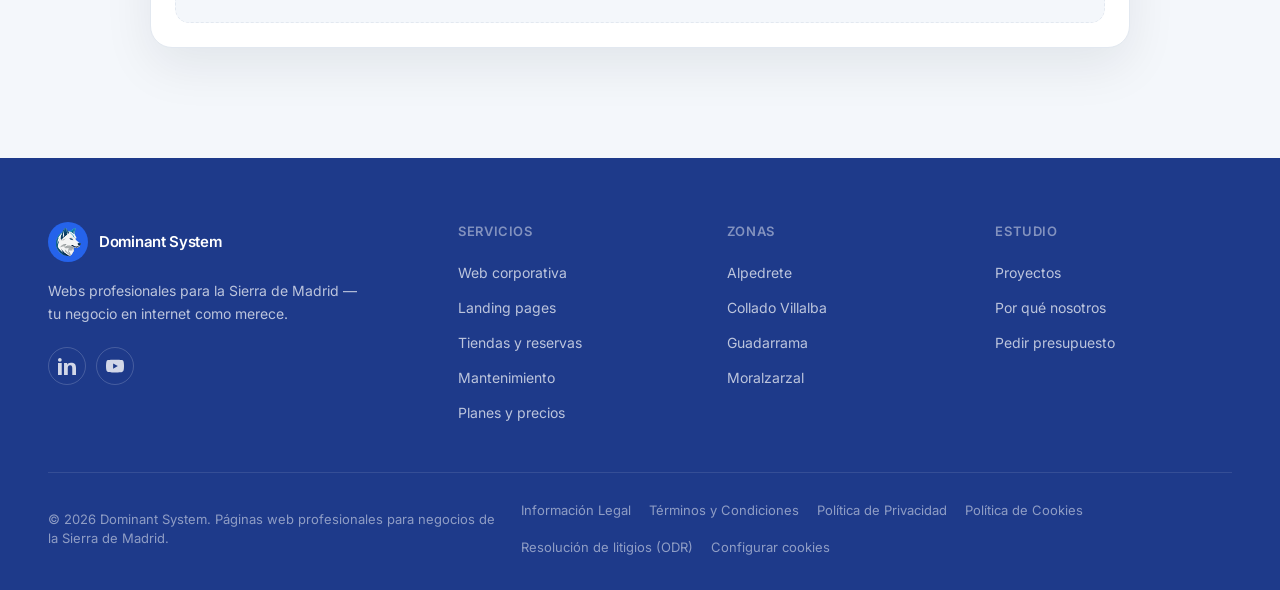
==== commit 7193fe46: "Testimonios reales + seccion Sobre mi - Hero: testimonios reales Eva Maria (YEL3D) y Borja Garces (G" ====
--- a/index.html
+++ b/index.html
@@ -156,25 +156,25 @@
           </div>
           <div class="panel-testi">
             <div class="testi-row">
-              <span class="testi-avatar">A</span>
+              <span class="testi-avatar">E</span>
               <div class="testi-id">
-                <strong>Ana · Clínica en Villalba</strong>
-                <span>Web corporativa · <span class="stars">5★</span></span>
+                <strong>Eva María · YEL3D</strong>
+                <span>Tienda de impresiones 3D · <span class="stars">5★</span></span>
               </div>
               <span class="testi-badge ok">Web publicada</span>
             </div>
-            <p>"Desde que lanzamos la nueva web recibimos muchas más solicitudes desde el formulario de contacto."</p>
+            <p>"Tener la tienda online con el catálogo bien organizado me ha facilitado muchísimo enseñar mis productos a los clientes."</p>
           </div>
           <div class="panel-testi">
             <div class="testi-row">
-              <span class="testi-avatar">M</span>
+              <span class="testi-avatar">B</span>
               <div class="testi-id">
-                <strong>Miguel · Restaurante en Guadarrama</strong>
-                <span>Carta online + reservas · <span class="stars">5★</span></span>
+                <strong>Borja Garcés · GymAccess</strong>
+                <span>Gestión de acceso a gimnasio · <span class="stars">5★</span></span>
               </div>
-              <span class="testi-badge warn">En mejora continua</span>
-            </div>
-            <p>"La web va rapidísima en el móvil y muchos clientes reservan directamente desde ahí."</p>
+              <span class="testi-badge ok">Web publicada</span>
+            </div>
+            <p>"La web quedó moderna y funcional, justo lo que necesitaba para presentar el proyecto."</p>
           </div>
           <a href="#proyectos" class="panel-btn">Ver ejemplos de webs</a>
         </aside>
@@ -350,6 +350,54 @@
             <summary>Base preparada para campañas y crecimiento <span class="acc-icon"><svg viewBox="0 0 24 24" fill="none" stroke="currentColor" stroke-width="2" stroke-linecap="round" stroke-linejoin="round"><path d="M12 5v14M5 12h14"/></svg></span></summary>
             <div class="acc-body"><p>Tu web queda lista para crecer contigo: añadir landing pages, lanzar campañas o ampliar servicios sin tener que empezar de cero.</p></div>
           </details>
+        </div>
+      </div>
+    </div>
+  </section>
+
+  <!-- ============ SOBRE MÍ ============ -->
+  <section class="section section-white pad" id="sobre-mi">
+    <div class="container">
+      <div class="about-grid">
+        <div class="about-media reveal">
+          <div class="about-photo">
+            <img src="assets/yeray.jpg" alt="Yeray Sánchez, diseñador y desarrollador web de Dominant System" class="about-img" width="640" height="800" loading="lazy" decoding="async" />
+          </div>
+          <span class="about-tag">
+            <svg viewBox="0 0 24 24" fill="none" stroke="currentColor" stroke-width="2" stroke-linecap="round" stroke-linejoin="round" aria-hidden="true"><path d="M12 2a10 10 0 1 0 10 10A10 10 0 0 0 12 2z"/><path d="m9 12 2 2 4-4"/></svg>
+            Disponible para proyectos 2026
+          </span>
+        </div>
+        <div class="about-content">
+          <p class="eyebrow reveal">Quién está detrás</p>
+          <h2 class="h2 reveal">Hola, soy Yeray</h2>
+          <p class="about-lead reveal">Soy Yeray Sánchez, diseñador y desarrollador web. Detrás de Dominant System no hay una agencia con mil intermediarios: estoy yo, trabajando cada proyecto a mano.</p>
+          <p class="reveal">Ayudo a negocios de la Sierra de Madrid a tener una web profesional que de verdad les traiga clientes, sin tecnicismos ni complicaciones. Te explico cada paso en un idioma que se entiende.</p>
+          <p class="reveal">Trato cercano, trabajo a medida y acompañamiento de principio a fin: hablas directamente conmigo, no con un call center. Tu proyecto lo lleva siempre la misma persona.</p>
+          <div class="about-values reveal">
+            <span class="about-value">
+              <svg viewBox="0 0 24 24" fill="none" stroke="currentColor" stroke-width="2" stroke-linecap="round" stroke-linejoin="round" aria-hidden="true"><path d="M21 15a2 2 0 0 1-2 2H7l-4 4V5a2 2 0 0 1 2-2h14a2 2 0 0 1 2 2z"/></svg>
+              Trato directo
+            </span>
+            <span class="about-value">
+              <svg viewBox="0 0 24 24" fill="none" stroke="currentColor" stroke-width="2" stroke-linecap="round" stroke-linejoin="round" aria-hidden="true"><path d="M12 20h9M3 20h2M16.5 3.5a2.12 2.12 0 0 1 3 3L7 19l-4 1 1-4z"/></svg>
+              Webs a medida
+            </span>
+            <span class="about-value">
+              <svg viewBox="0 0 24 24" fill="none" stroke="currentColor" stroke-width="2" stroke-linecap="round" stroke-linejoin="round" aria-hidden="true"><path d="M12 21s8-4 8-10V5l-8-3-8 3v7c0 6 8 10 8 10z"/></svg>
+              Soporte cercano
+            </span>
+          </div>
+          <div class="about-ctas reveal">
+            <a href="#contacto" class="btn btn-orange">
+              <span class="btn-roll"><span>Hablemos de tu proyecto</span><span>Hablemos de tu proyecto</span></span>
+              <span class="btn-arrow"><svg viewBox="0 0 24 24" fill="none" stroke="currentColor" stroke-width="2" stroke-linecap="round" stroke-linejoin="round"><path d="M5 12h14M13 6l6 6-6 6"/></svg></span>
+            </a>
+            <a href="#reservar" class="btn btn-ghost btn-ghost-cal">
+              <svg viewBox="0 0 24 24" fill="none" stroke="currentColor" stroke-width="2" stroke-linecap="round" stroke-linejoin="round"><path d="M23 7l-7 5 7 5V7z"/><rect x="1" y="5" width="15" height="14" rx="2" ry="2"/></svg>
+              Reserva una videollamada
+            </a>
+          </div>
         </div>
       </div>
     </div>
--- a/assets/styles.css
+++ b/assets/styles.css
@@ -724,6 +724,50 @@
 .acc-body p { font-size: 15px; line-height: 1.65; color: var(--ink-60); padding-bottom: 26px; max-width: 60ch; }
 
 /* ============================================================
+   SOBRE MÍ / QUIÉN ESTÁ DETRÁS
+   ============================================================ */
+.about-grid {
+  display: grid; grid-template-columns: 1fr; gap: 36px; align-items: center;
+}
+@media (min-width: 1024px) {
+  .about-grid { grid-template-columns: 0.85fr 1.15fr; gap: 64px; }
+}
+.about-media { position: relative; max-width: 420px; margin: 0 auto; width: 100%; }
+@media (min-width: 1024px) { .about-media { max-width: none; } }
+.about-photo {
+  position: relative; overflow: hidden;
+  border-radius: 24px; aspect-ratio: 4 / 5;
+  background: linear-gradient(160deg, var(--blue-soft), var(--surface));
+  border: 1px solid var(--line);
+  box-shadow: 0 24px 60px -28px rgba(30, 58, 138, 0.45);
+}
+.about-img { width: 100%; height: 100%; object-fit: cover; display: block; }
+.about-tag {
+  position: absolute; left: 16px; bottom: 16px; z-index: 2;
+  display: inline-flex; align-items: center; gap: 8px;
+  padding: 9px 14px; border-radius: 999px;
+  background: var(--white); color: var(--ink);
+  font-size: 13px; font-weight: 500; letter-spacing: -0.01em;
+  box-shadow: 0 10px 30px -12px rgba(15, 23, 42, 0.35);
+}
+.about-tag svg { width: 16px; height: 16px; color: var(--accent); flex-shrink: 0; }
+.about-content .eyebrow { margin-bottom: 14px; }
+.about-content h2 { margin-bottom: 22px; }
+.about-content p { font-size: 16px; line-height: 1.7; color: var(--ink-60); margin-bottom: 16px; max-width: 56ch; }
+.about-content .about-lead { font-size: 18px; color: var(--ink); font-weight: 500; letter-spacing: -0.01em; }
+.about-values {
+  display: flex; flex-wrap: wrap; gap: 10px; margin: 26px 0 32px;
+}
+.about-value {
+  display: inline-flex; align-items: center; gap: 8px;
+  padding: 9px 15px; border-radius: 999px;
+  background: var(--surface); border: 1px solid var(--line);
+  font-size: 14px; font-weight: 500; color: var(--ink);
+}
+.about-value svg { width: 17px; height: 17px; color: var(--accent); flex-shrink: 0; }
+.about-ctas { display: flex; flex-wrap: wrap; gap: 14px; }
+
+/* ============================================================
    RESOURCES
    ============================================================ */
 .grid-3 {
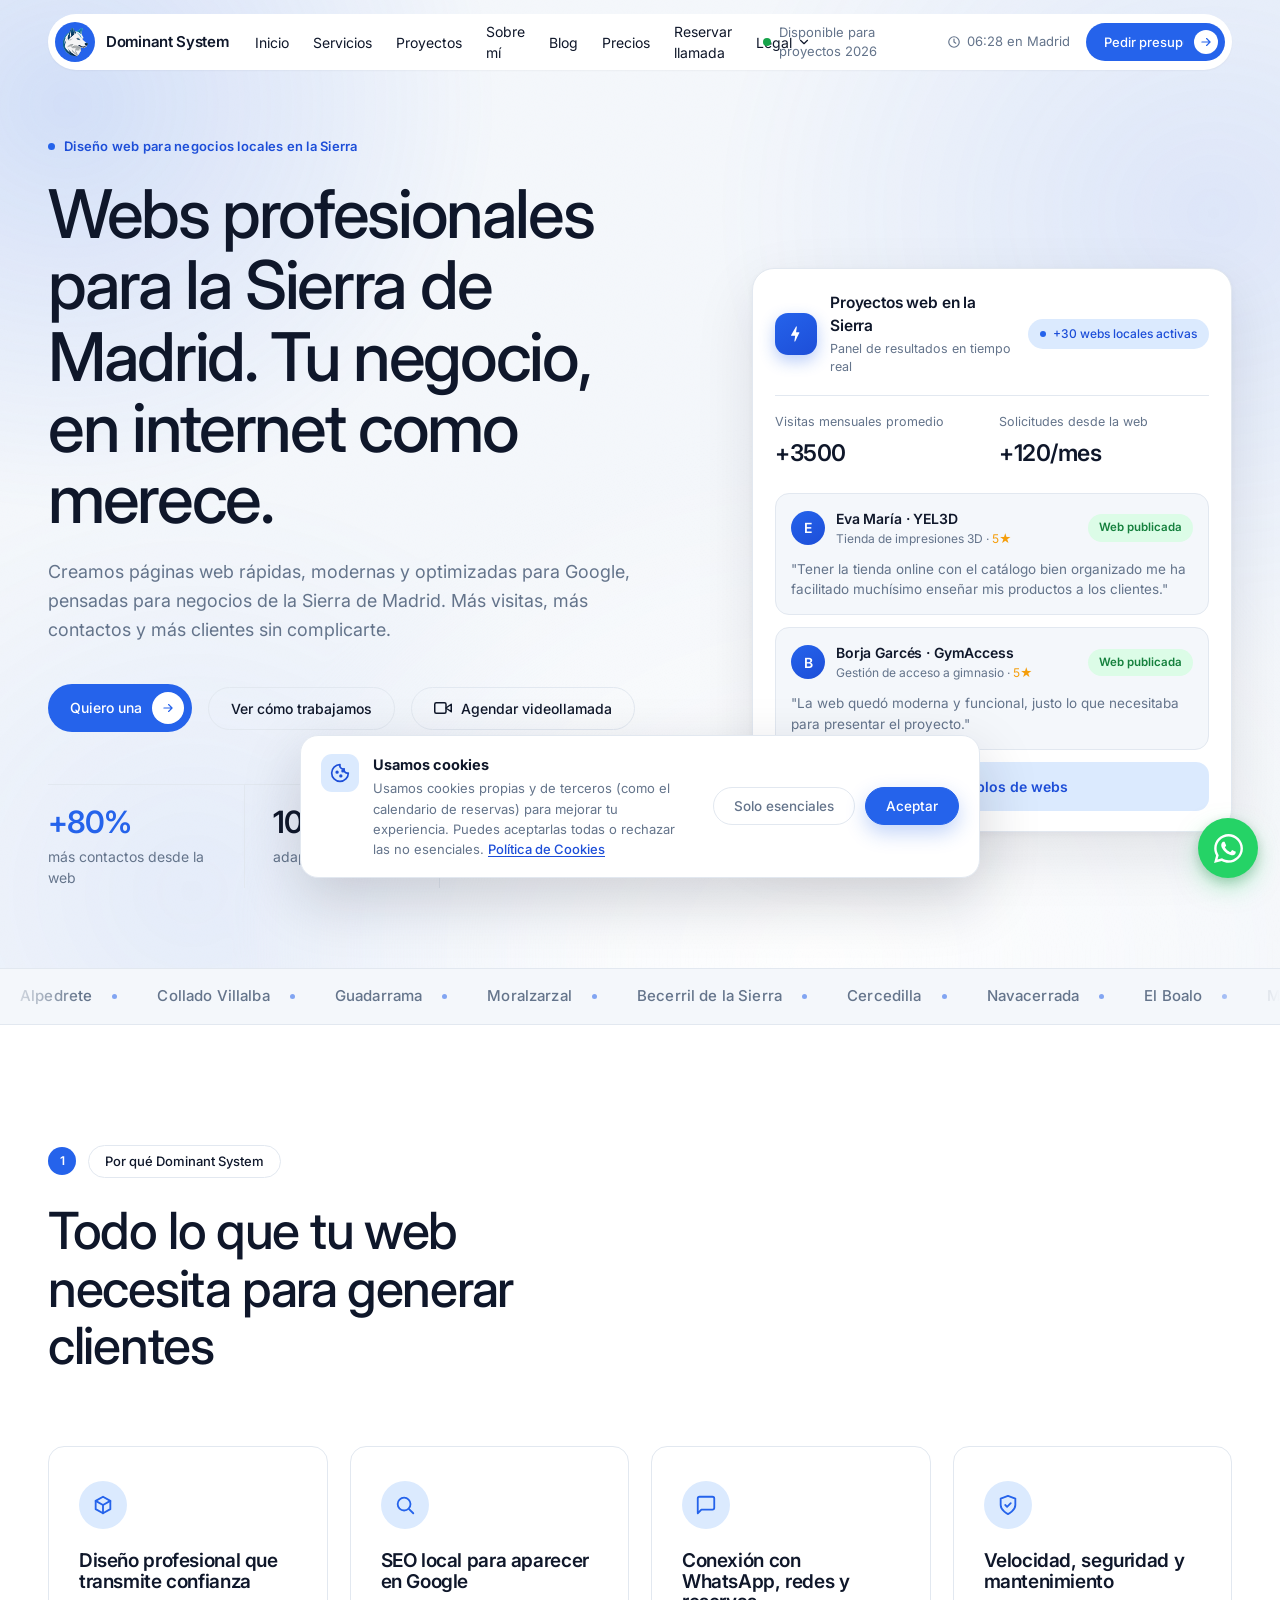
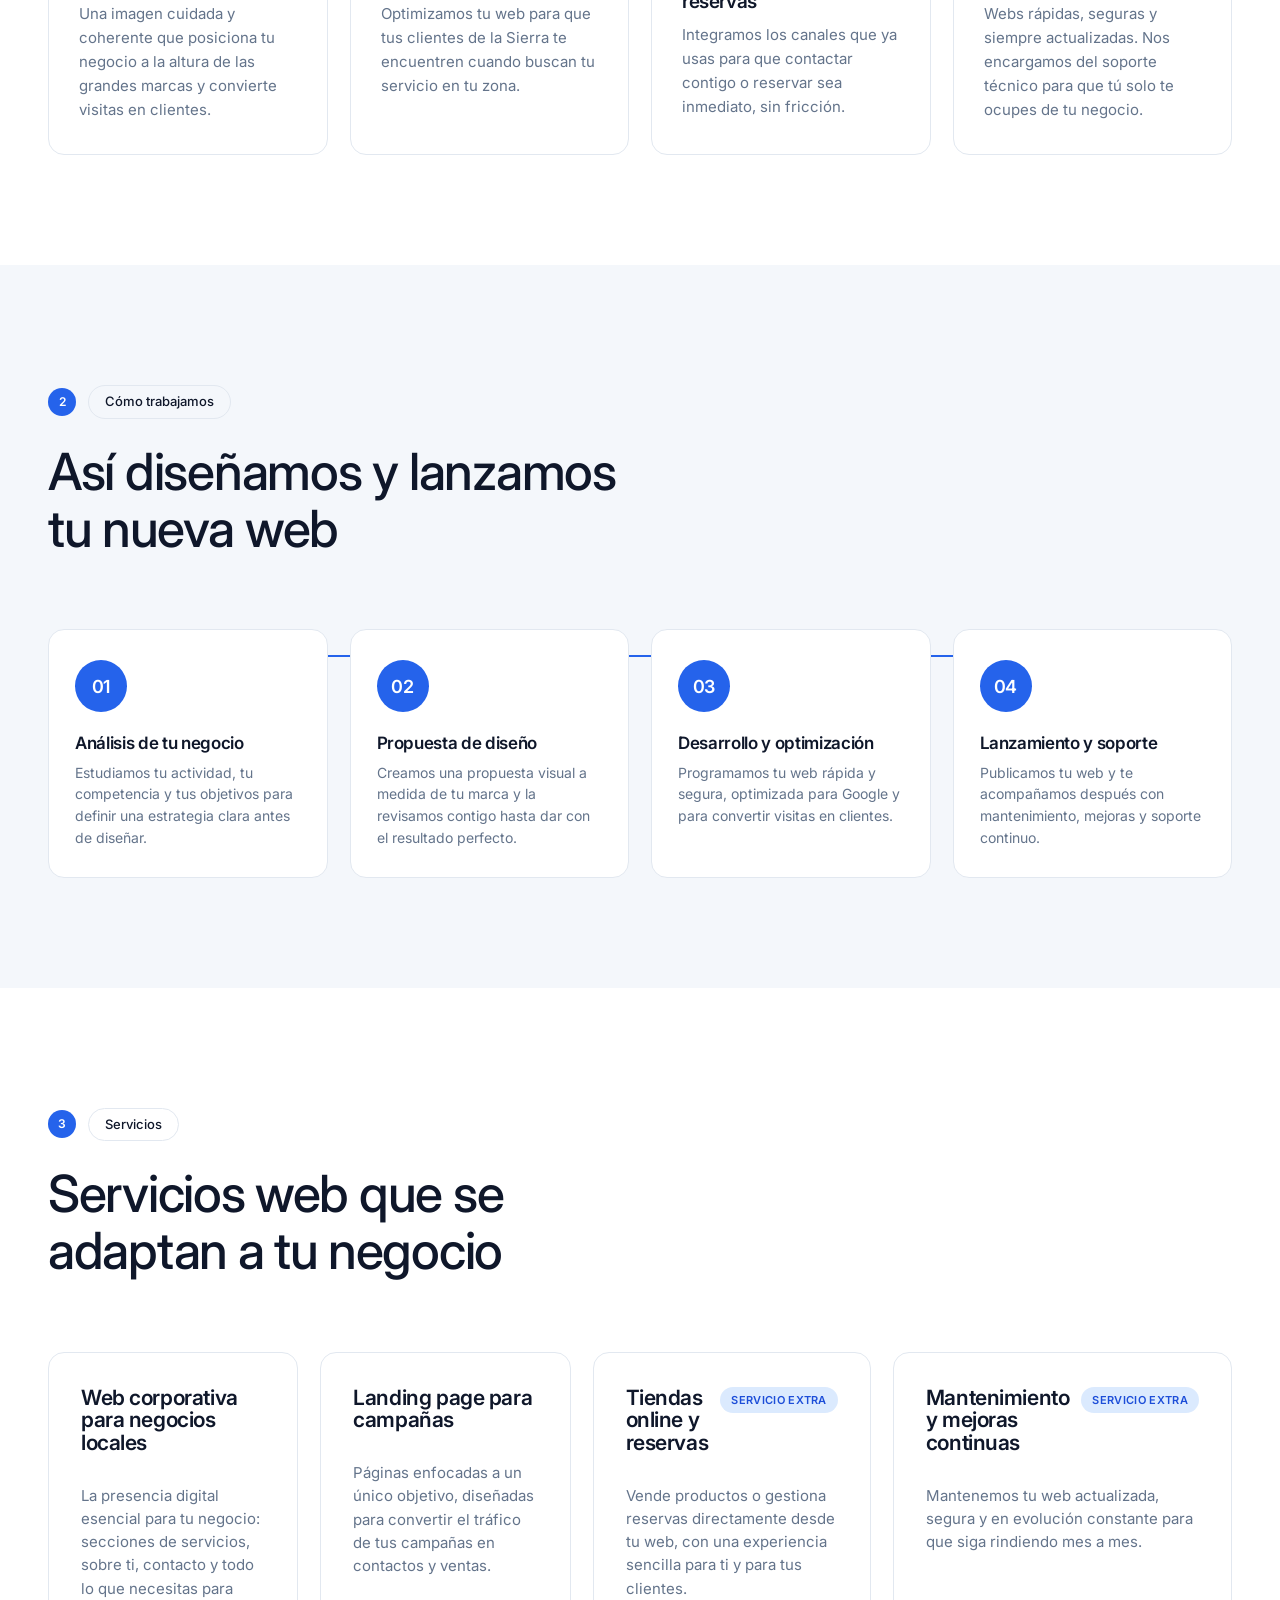
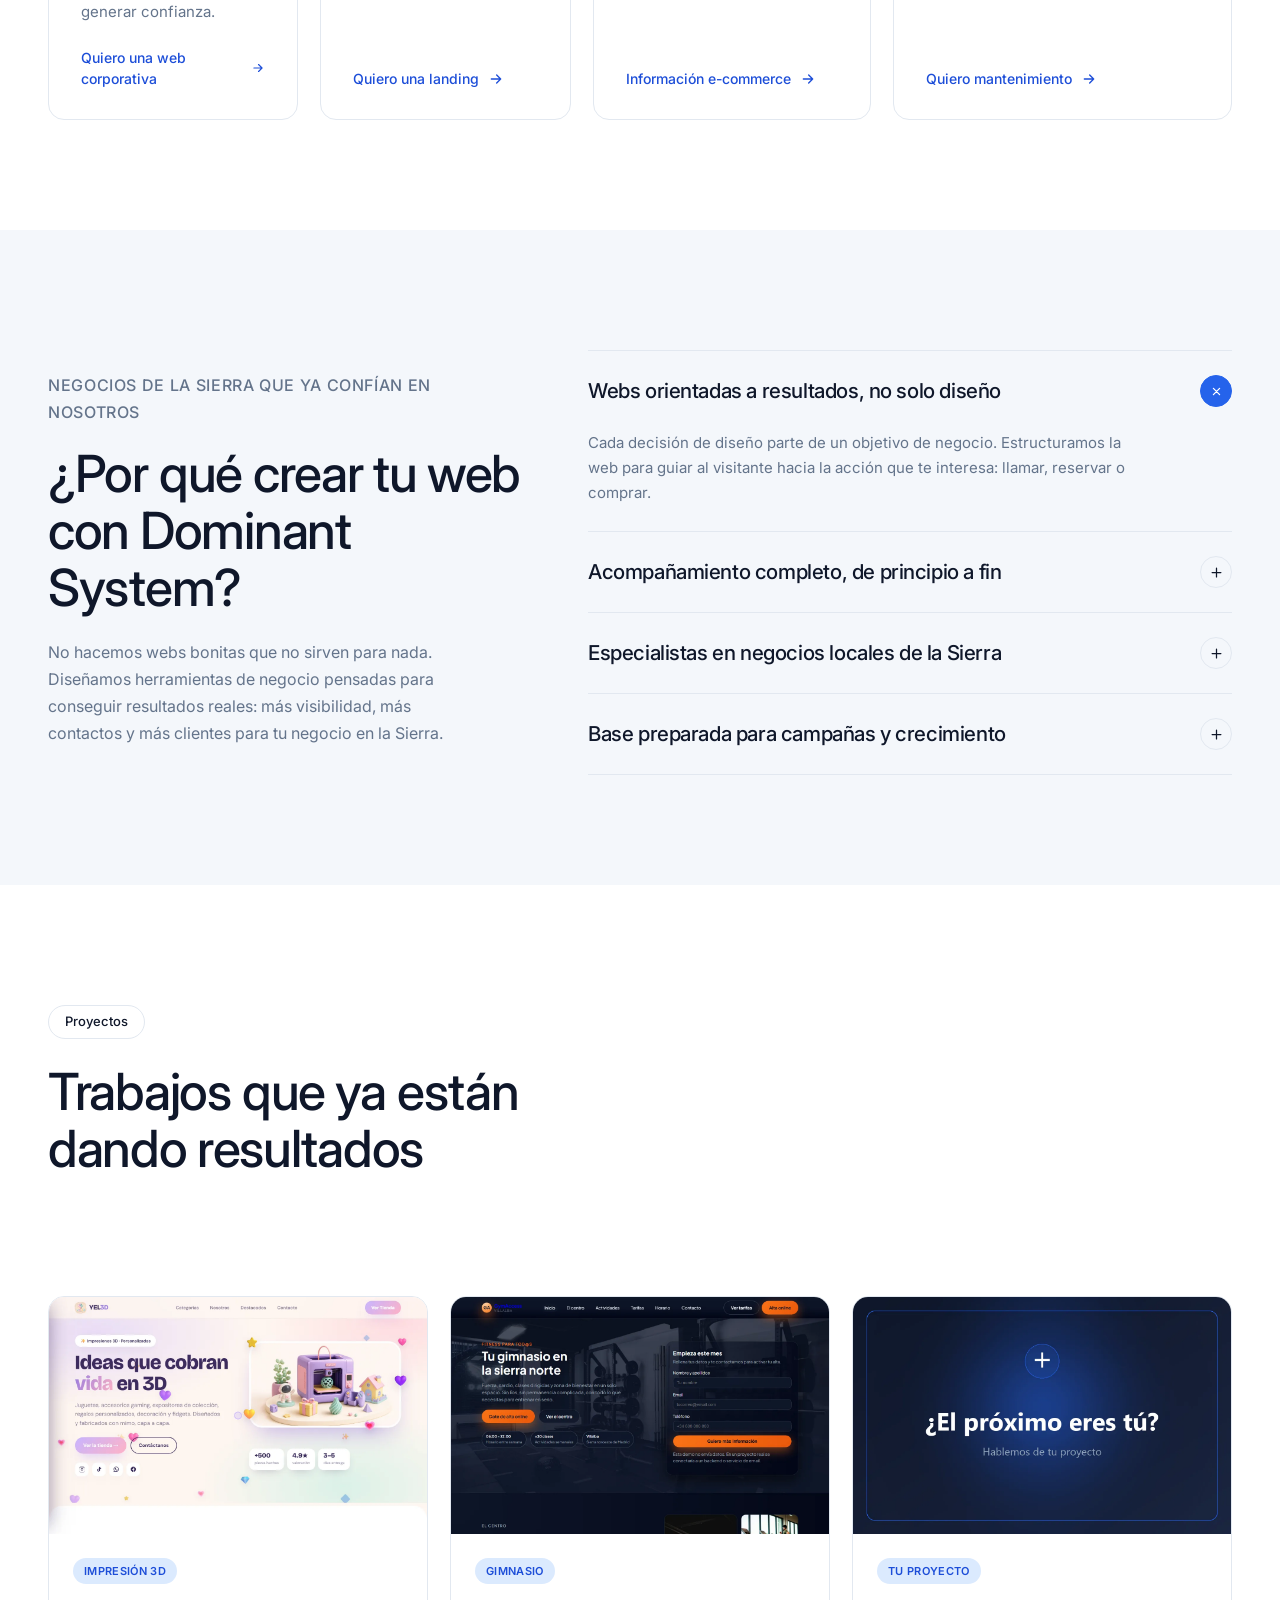
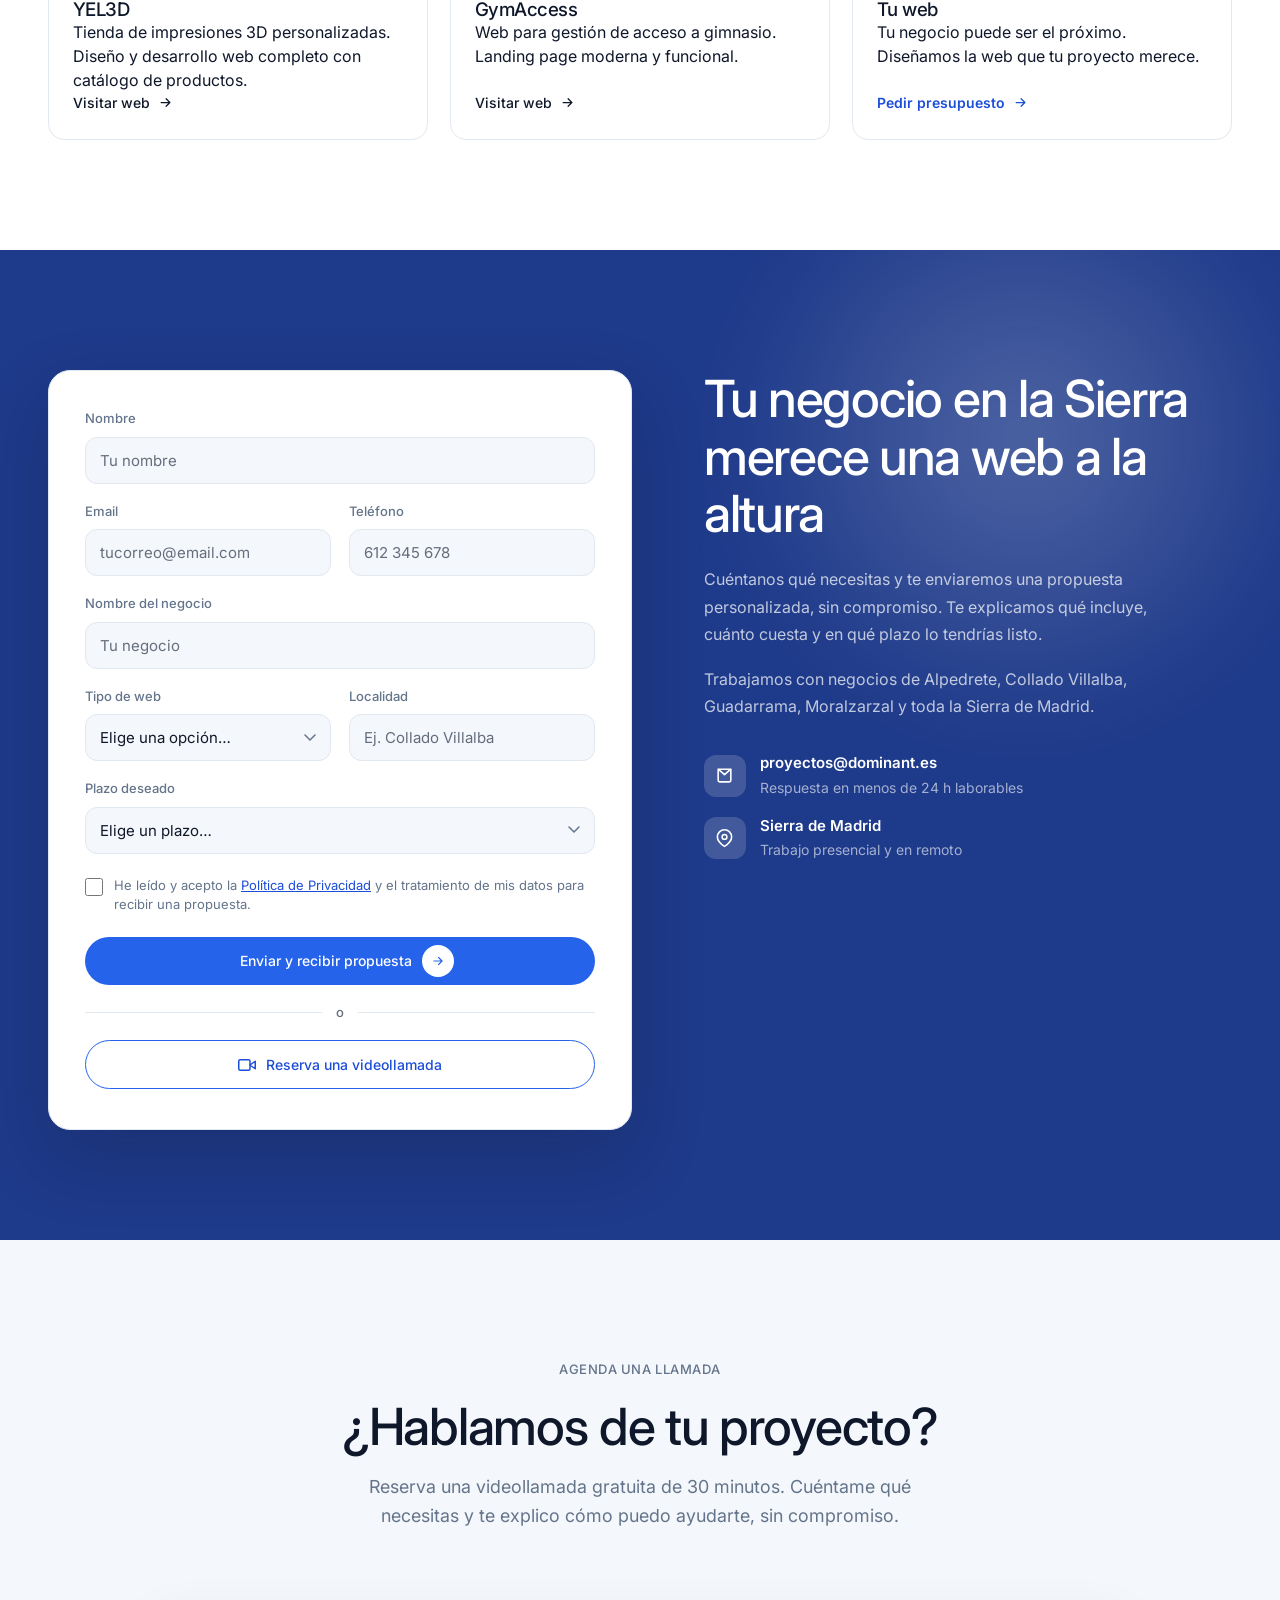
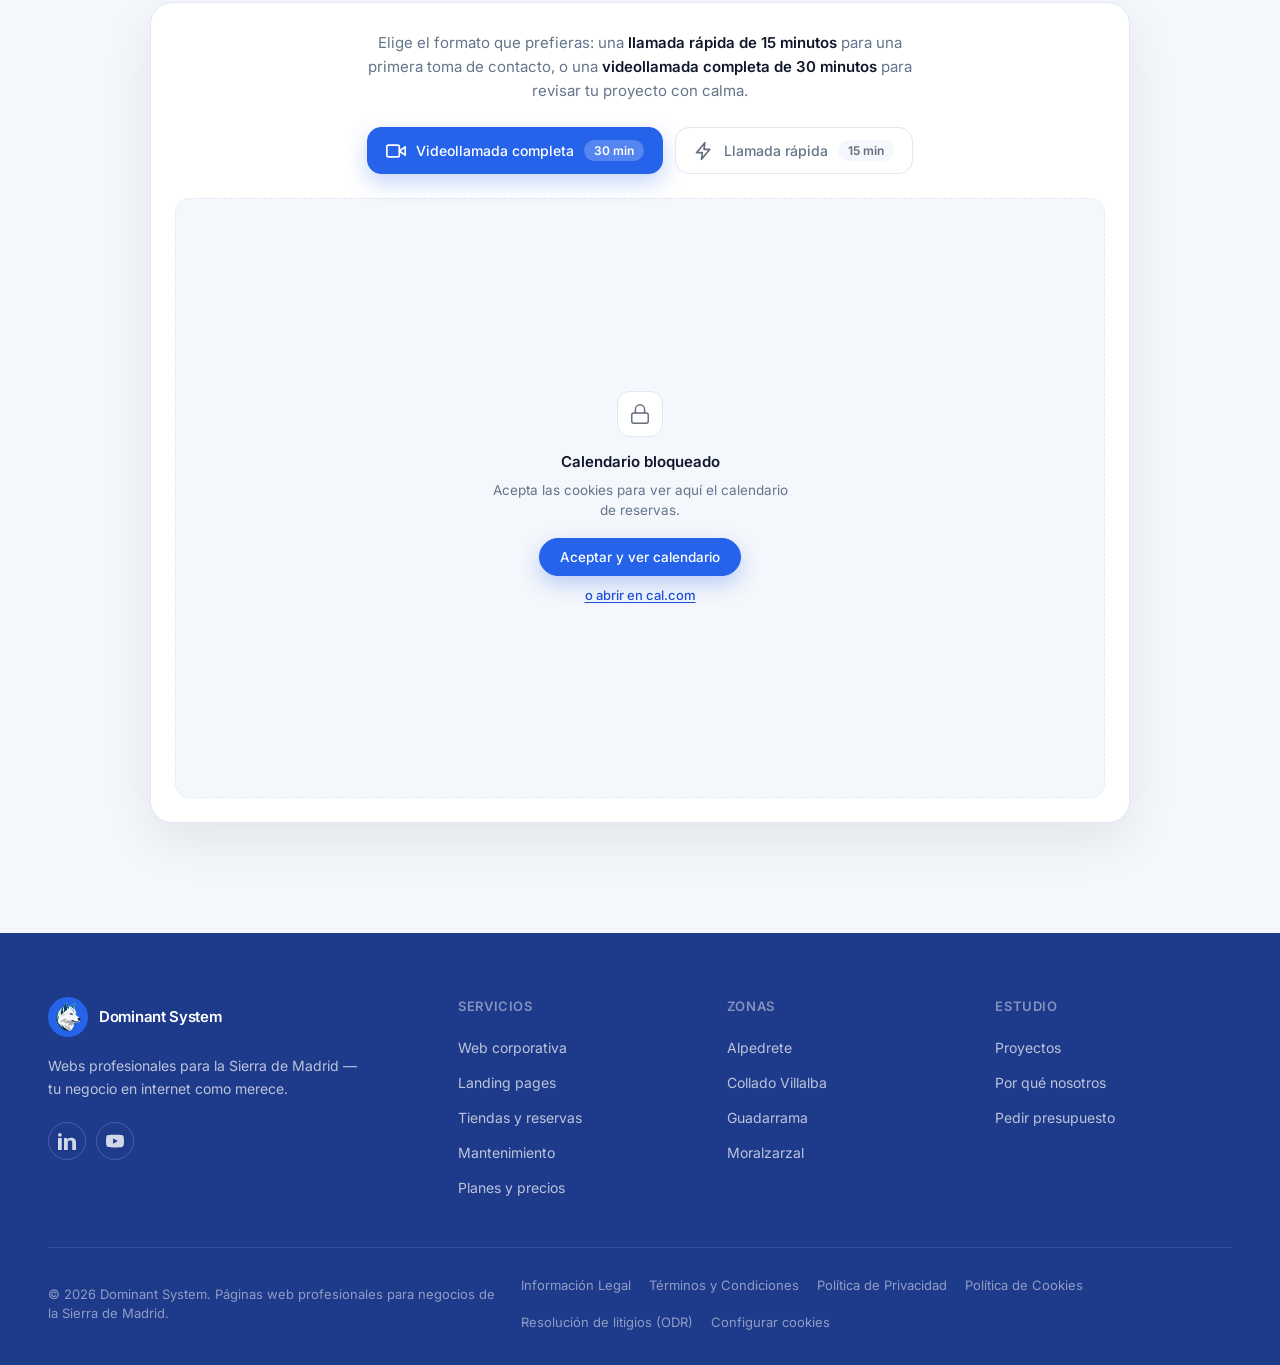
==== commit 51a14ae4: "Página Sobre mí independiente + blog SEO local con 4 artículos + botón flotante WhatsApp Co-Authored" ====
--- a/index.html
+++ b/index.html
@@ -35,6 +35,8 @@
             <a href="index.html">Inicio</a>
             <a href="index.html#servicios">Servicios</a>
             <a href="index.html#proyectos">Proyectos</a>
+            <a href="sobre-mi.html">Sobre mí</a>
+            <a href="blog.html">Blog</a>
             <a href="precios.html">Precios</a>
             <a href="index.html#reservar">Reservar llamada</a>
             <div class="nav-dropdown" data-dropdown>
@@ -78,6 +80,8 @@
         <a href="index.html#servicios">Servicios</a>
         <a href="index.html#proyectos">Proyectos</a>
         <a href="index.html#nosotros">Nosotros</a>
+        <a href="sobre-mi.html">Sobre mí</a>
+        <a href="blog.html">Blog</a>
         <a href="precios.html">Precios</a>
         <a href="index.html#reservar">Reservar llamada</a>
         <div class="mobile-legal" data-mobile-legal>
@@ -355,54 +359,6 @@
     </div>
   </section>
 
-  <!-- ============ SOBRE MÍ ============ -->
-  <section class="section section-white pad" id="sobre-mi">
-    <div class="container">
-      <div class="about-grid">
-        <div class="about-media reveal">
-          <div class="about-photo">
-            <img src="assets/yeray.jpg" alt="Yeray Sánchez, diseñador y desarrollador web de Dominant System" class="about-img" width="640" height="800" loading="lazy" decoding="async" />
-          </div>
-          <span class="about-tag">
-            <svg viewBox="0 0 24 24" fill="none" stroke="currentColor" stroke-width="2" stroke-linecap="round" stroke-linejoin="round" aria-hidden="true"><path d="M12 2a10 10 0 1 0 10 10A10 10 0 0 0 12 2z"/><path d="m9 12 2 2 4-4"/></svg>
-            Disponible para proyectos 2026
-          </span>
-        </div>
-        <div class="about-content">
-          <p class="eyebrow reveal">Quién está detrás</p>
-          <h2 class="h2 reveal">Hola, soy Yeray</h2>
-          <p class="about-lead reveal">Soy Yeray Sánchez, diseñador y desarrollador web. Detrás de Dominant System no hay una agencia con mil intermediarios: estoy yo, trabajando cada proyecto a mano.</p>
-          <p class="reveal">Ayudo a negocios de la Sierra de Madrid a tener una web profesional que de verdad les traiga clientes, sin tecnicismos ni complicaciones. Te explico cada paso en un idioma que se entiende.</p>
-          <p class="reveal">Trato cercano, trabajo a medida y acompañamiento de principio a fin: hablas directamente conmigo, no con un call center. Tu proyecto lo lleva siempre la misma persona.</p>
-          <div class="about-values reveal">
-            <span class="about-value">
-              <svg viewBox="0 0 24 24" fill="none" stroke="currentColor" stroke-width="2" stroke-linecap="round" stroke-linejoin="round" aria-hidden="true"><path d="M21 15a2 2 0 0 1-2 2H7l-4 4V5a2 2 0 0 1 2-2h14a2 2 0 0 1 2 2z"/></svg>
-              Trato directo
-            </span>
-            <span class="about-value">
-              <svg viewBox="0 0 24 24" fill="none" stroke="currentColor" stroke-width="2" stroke-linecap="round" stroke-linejoin="round" aria-hidden="true"><path d="M12 20h9M3 20h2M16.5 3.5a2.12 2.12 0 0 1 3 3L7 19l-4 1 1-4z"/></svg>
-              Webs a medida
-            </span>
-            <span class="about-value">
-              <svg viewBox="0 0 24 24" fill="none" stroke="currentColor" stroke-width="2" stroke-linecap="round" stroke-linejoin="round" aria-hidden="true"><path d="M12 21s8-4 8-10V5l-8-3-8 3v7c0 6 8 10 8 10z"/></svg>
-              Soporte cercano
-            </span>
-          </div>
-          <div class="about-ctas reveal">
-            <a href="#contacto" class="btn btn-orange">
-              <span class="btn-roll"><span>Hablemos de tu proyecto</span><span>Hablemos de tu proyecto</span></span>
-              <span class="btn-arrow"><svg viewBox="0 0 24 24" fill="none" stroke="currentColor" stroke-width="2" stroke-linecap="round" stroke-linejoin="round"><path d="M5 12h14M13 6l6 6-6 6"/></svg></span>
-            </a>
-            <a href="#reservar" class="btn btn-ghost btn-ghost-cal">
-              <svg viewBox="0 0 24 24" fill="none" stroke="currentColor" stroke-width="2" stroke-linecap="round" stroke-linejoin="round"><path d="M23 7l-7 5 7 5V7z"/><rect x="1" y="5" width="15" height="14" rx="2" ry="2"/></svg>
-              Reserva una videollamada
-            </a>
-          </div>
-        </div>
-      </div>
-    </div>
-  </section>
-
   <!-- ============ PROYECTOS / PORTFOLIO ============ -->
   <section class="section section-white pad" id="proyectos">
     <div class="container">
@@ -692,6 +648,11 @@
       </div>
     </div>
   </footer>
+
+  <!-- ============ WHATSAPP FLOTANTE ============ -->
+  <a class="wa-float" href="https://wa.me/34644970503?text=Hola%2C%20me%20gustar%C3%ADa%20informaci%C3%B3n%20sobre%20una%20web." target="_blank" rel="noopener" aria-label="Contactar por WhatsApp">
+    <svg viewBox="0 0 448 512" fill="currentColor" aria-hidden="true" focusable="false"><path d="M380.9 97.1C339 55.1 283.2 32 223.9 32c-122.4 0-222 99.6-222 222 0 39.1 10.2 77.3 29.6 111L0 480l117.7-30.9c32.4 17.7 68.9 27 106.1 27h.1c122.3 0 224.1-99.6 224.1-222 0-59.3-25.2-115-67.1-157zM223.9 438.6c-33.2 0-65.7-8.9-94-25.7l-6.7-4-69.8 18.3L72 359.2l-4.4-7c-18.5-29.4-28.2-63.3-28.2-98.2 0-101.7 82.8-184.5 184.6-184.5 49.3 0 95.6 19.2 130.4 54.1 34.8 34.9 56.2 81.2 56.1 130.5 0 101.8-84.9 184.6-186.6 184.6zm101.2-138.2c-5.5-2.8-32.8-16.2-37.9-18-5.1-1.9-8.8-2.8-12.5 2.8-3.7 5.6-14.3 18-17.6 21.8-3.2 3.7-6.5 4.2-12 1.4-32.6-16.3-54-29.1-75.5-66-5.7-9.8 5.7-9.1 16.3-30.3 1.8-3.7.9-6.9-.5-9.7-1.4-2.8-12.5-30.1-17.1-41.2-4.5-10.8-9.1-9.3-12.5-9.5-3.2-.2-6.9-.2-10.6-.2-3.7 0-9.7 1.4-14.8 6.9-5.1 5.6-19.4 19-19.4 46.3 0 27.3 19.9 53.7 22.6 57.4 2.8 3.7 39.1 59.7 94.8 83.8 35.2 15.2 49 16.5 66.6 13.9 10.7-1.6 32.8-13.4 37.4-26.4 4.6-13 4.6-24.1 3.2-26.4-1.3-2.3-5-3.7-10.5-6.5z"/></svg>
+  </a>
 
   <script src="assets/main.js"></script>
   <script src="assets/cookies.js"></script>
--- a/assets/styles.css
+++ b/assets/styles.css
@@ -1583,3 +1583,97 @@
   .cookie-banner-actions { width: 100%; }
   .cookie-btn { flex: 1; padding: 12px 16px; text-align: center; }
 }
+
+/* ============================================================
+   BLOG — índice (tarjetas) + lectura de artículos
+   ============================================================ */
+.blog-grid { display: grid; grid-template-columns: 1fr; gap: 24px; }
+@media (min-width: 640px) { .blog-grid { grid-template-columns: 1fr 1fr; } }
+@media (min-width: 1024px) { .blog-grid { grid-template-columns: repeat(3, 1fr); } }
+
+.post-card { overflow: hidden; display: flex; flex-direction: column; text-decoration: none; color: inherit; }
+.post-thumb {
+  aspect-ratio: 16 / 10; position: relative; overflow: hidden;
+  background: linear-gradient(135deg, var(--blue-soft), var(--surface));
+  display: flex; align-items: center; justify-content: center;
+}
+.post-thumb svg { width: 48px; height: 48px; color: var(--blue-2); opacity: 0.9; transition: transform 0.5s var(--ease); }
+.post-card:hover .post-thumb svg { transform: scale(1.08); }
+.post-body { padding: 22px 24px 26px; display: flex; flex-direction: column; flex: 1; }
+.post-meta { display: flex; align-items: center; flex-wrap: wrap; gap: 8px 12px; margin-bottom: 12px; }
+.post-meta .tag { margin-bottom: 0; }
+.post-date { font-size: 12.5px; color: var(--ink-40); }
+.post-card h2, .post-card h3 { font-size: 19px; font-weight: 600; letter-spacing: -0.02em; line-height: 1.3; margin-bottom: 10px; color: var(--ink); }
+.post-card p { font-size: 14px; color: var(--ink-60); line-height: 1.6; margin-bottom: 20px; }
+.post-card .read-more { margin-top: auto; }
+.post-card:hover .read-more { color: var(--blue-2); }
+.post-card:hover .read-more svg { transform: translateX(4px); }
+
+/* ----- lectura de artículo ----- */
+.article-hero { padding-top: calc(var(--nav-h) + 56px); padding-bottom: 8px; }
+.article-head { max-width: 760px; }
+.article-head h1 { font-size: clamp(1.9rem, 4.4vw, 3rem); letter-spacing: -0.03em; line-height: 1.1; margin: 16px 0 0; }
+.article-meta {
+  display: flex; flex-wrap: wrap; align-items: center; gap: 8px 16px;
+  margin-top: 22px; font-size: 14px; color: var(--ink-60);
+}
+.article-meta .author { display: inline-flex; align-items: center; gap: 9px; font-weight: 500; color: var(--ink); }
+.article-meta .author img { width: 32px; height: 32px; border-radius: 999px; object-fit: cover; }
+.article-meta .dot { width: 4px; height: 4px; border-radius: 999px; background: var(--ink-40); }
+
+.article-body { max-width: 720px; }
+.article-body > p, .article-body > ul, .article-body > ol { font-size: 17px; line-height: 1.8; color: #334155; margin-bottom: 20px; }
+.article-body .article-lead { font-size: 19px; color: var(--ink-60); }
+.article-body h2 { font-size: clamp(1.4rem, 2.8vw, 1.9rem); font-weight: 600; letter-spacing: -0.02em; line-height: 1.2; margin: 46px 0 16px; color: var(--ink); }
+.article-body h3 { font-size: 1.2rem; font-weight: 600; margin: 30px 0 12px; color: var(--ink); }
+.article-body ul, .article-body ol { padding-left: 24px; }
+.article-body ul { list-style: disc; }
+.article-body ol { list-style: decimal; }
+.article-body li { font-size: 17px; line-height: 1.8; color: #334155; margin-bottom: 10px; }
+.article-body li::marker { color: var(--blue-2); }
+.article-body strong { color: var(--ink); font-weight: 600; }
+.article-body a { color: var(--blue-2); text-decoration: underline; text-underline-offset: 2px; }
+.article-body a:hover { color: var(--blue); }
+
+.article-cta {
+  margin: 48px 0 8px; padding: 34px;
+  border-radius: 20px;
+  background: linear-gradient(150deg, var(--blue-soft), var(--surface));
+  border: 1px solid var(--line);
+}
+.article-cta h2 { margin: 0 0 10px; font-size: clamp(1.3rem, 2.6vw, 1.7rem); font-weight: 600; letter-spacing: -0.02em; color: var(--ink); }
+.article-cta p { font-size: 16px; color: var(--ink-60); line-height: 1.6; margin-bottom: 22px; max-width: 52ch; }
+.article-cta-btns { display: flex; flex-wrap: wrap; gap: 14px; }
+
+.article-related h2 { margin-bottom: 26px; }
+
+/* ============================================================
+   BOTÓN FLOTANTE WHATSAPP
+   ============================================================ */
+.wa-float {
+  position: fixed;
+  right: 22px; bottom: 22px;
+  z-index: 900;                /* por debajo del banner de cookies (1200) y del cursor (10000) */
+  width: 60px; height: 60px;
+  display: inline-flex; align-items: center; justify-content: center;
+  background: #25D366; color: #fff;
+  border-radius: 999px;
+  box-shadow: 0 10px 28px -6px rgba(37, 211, 102, 0.55), 0 4px 12px rgba(0, 0, 0, 0.18);
+  transition: transform 0.35s var(--spring), box-shadow 0.35s var(--ease);
+  animation: wa-pop 0.55s var(--spring) both;
+}
+.wa-float svg { width: 33px; height: 33px; }
+.wa-float:hover {
+  transform: scale(1.08);
+  box-shadow: 0 16px 36px -6px rgba(37, 211, 102, 0.7), 0 6px 16px rgba(0, 0, 0, 0.22);
+}
+.wa-float:active { transform: scale(0.95); }
+@keyframes wa-pop { from { opacity: 0; transform: scale(0.4); } to { opacity: 1; transform: scale(1); } }
+@media (max-width: 640px) {
+  .wa-float { right: 16px; bottom: 16px; width: 56px; height: 56px; }
+  .wa-float svg { width: 30px; height: 30px; }
+}
+@media (prefers-reduced-motion: reduce) {
+  .wa-float { animation: none; transition: none; }
+  .wa-float:hover, .wa-float:active { transform: none; }
+}
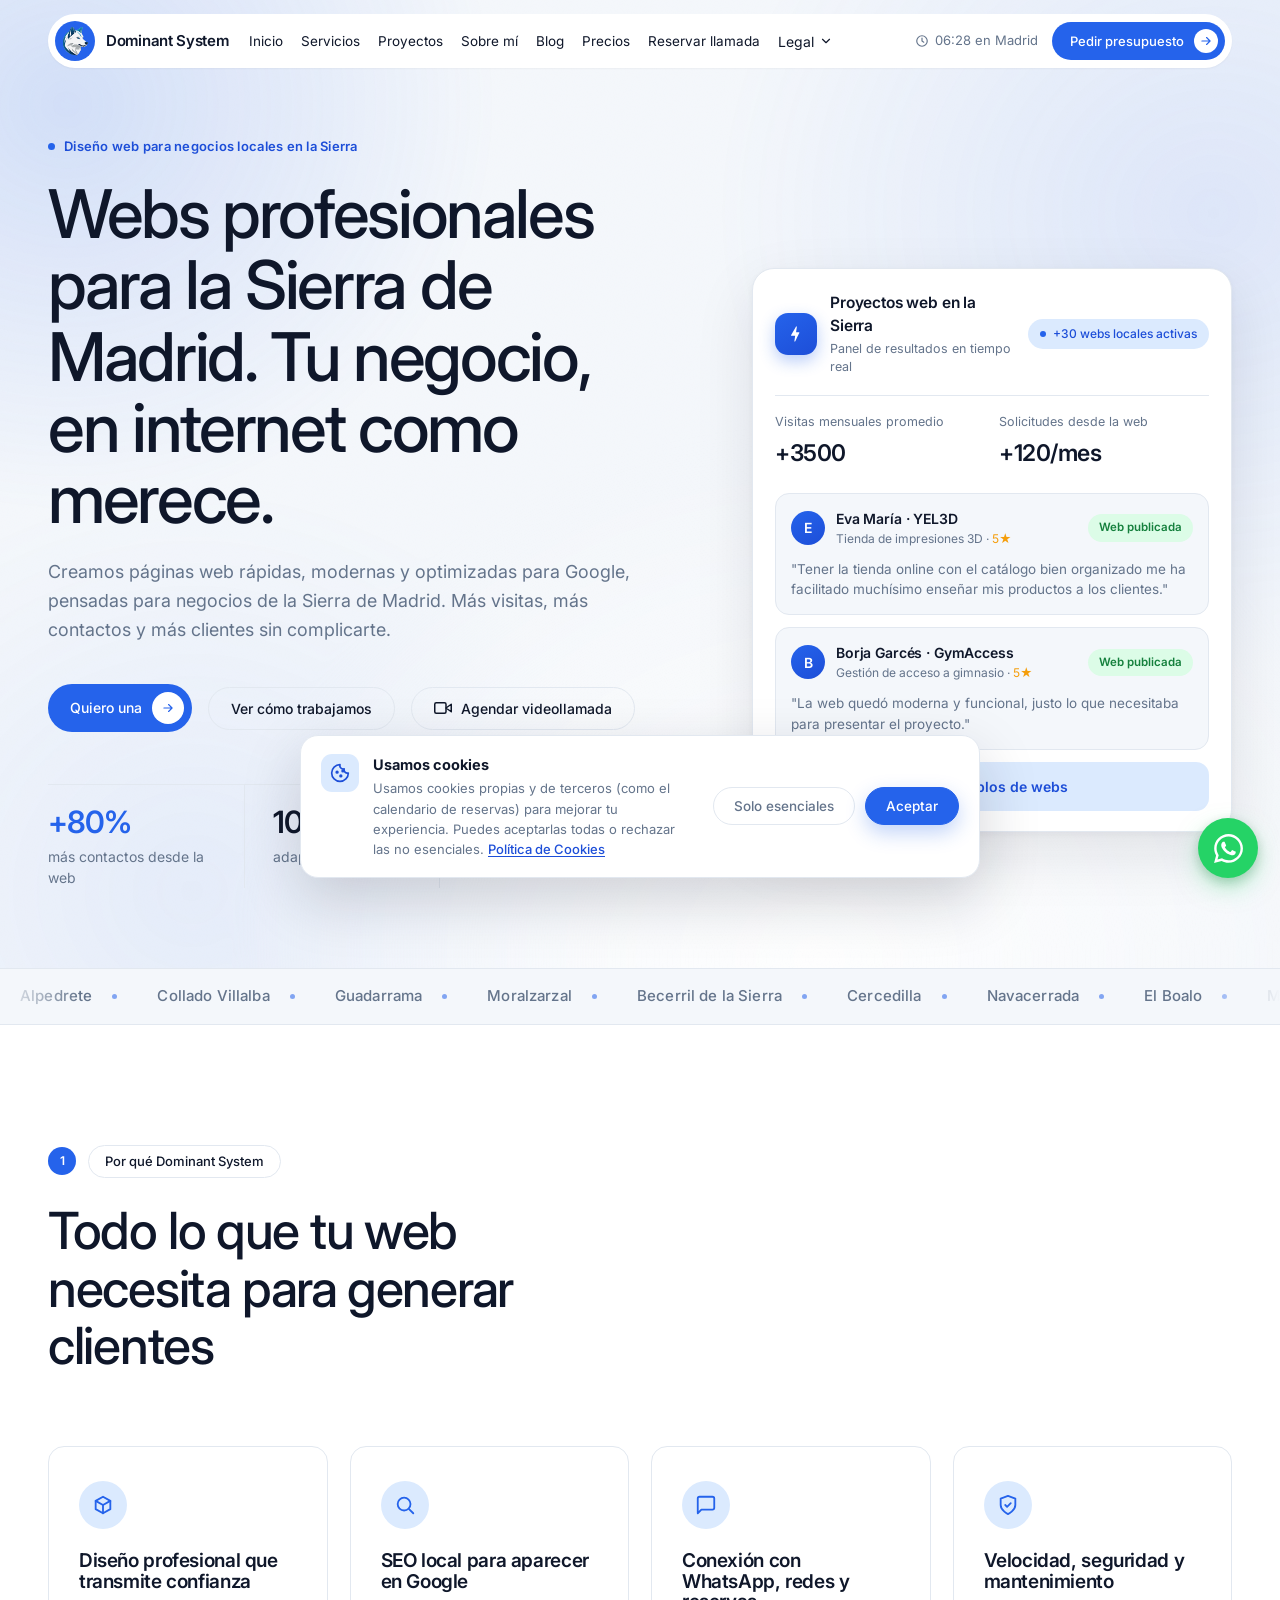
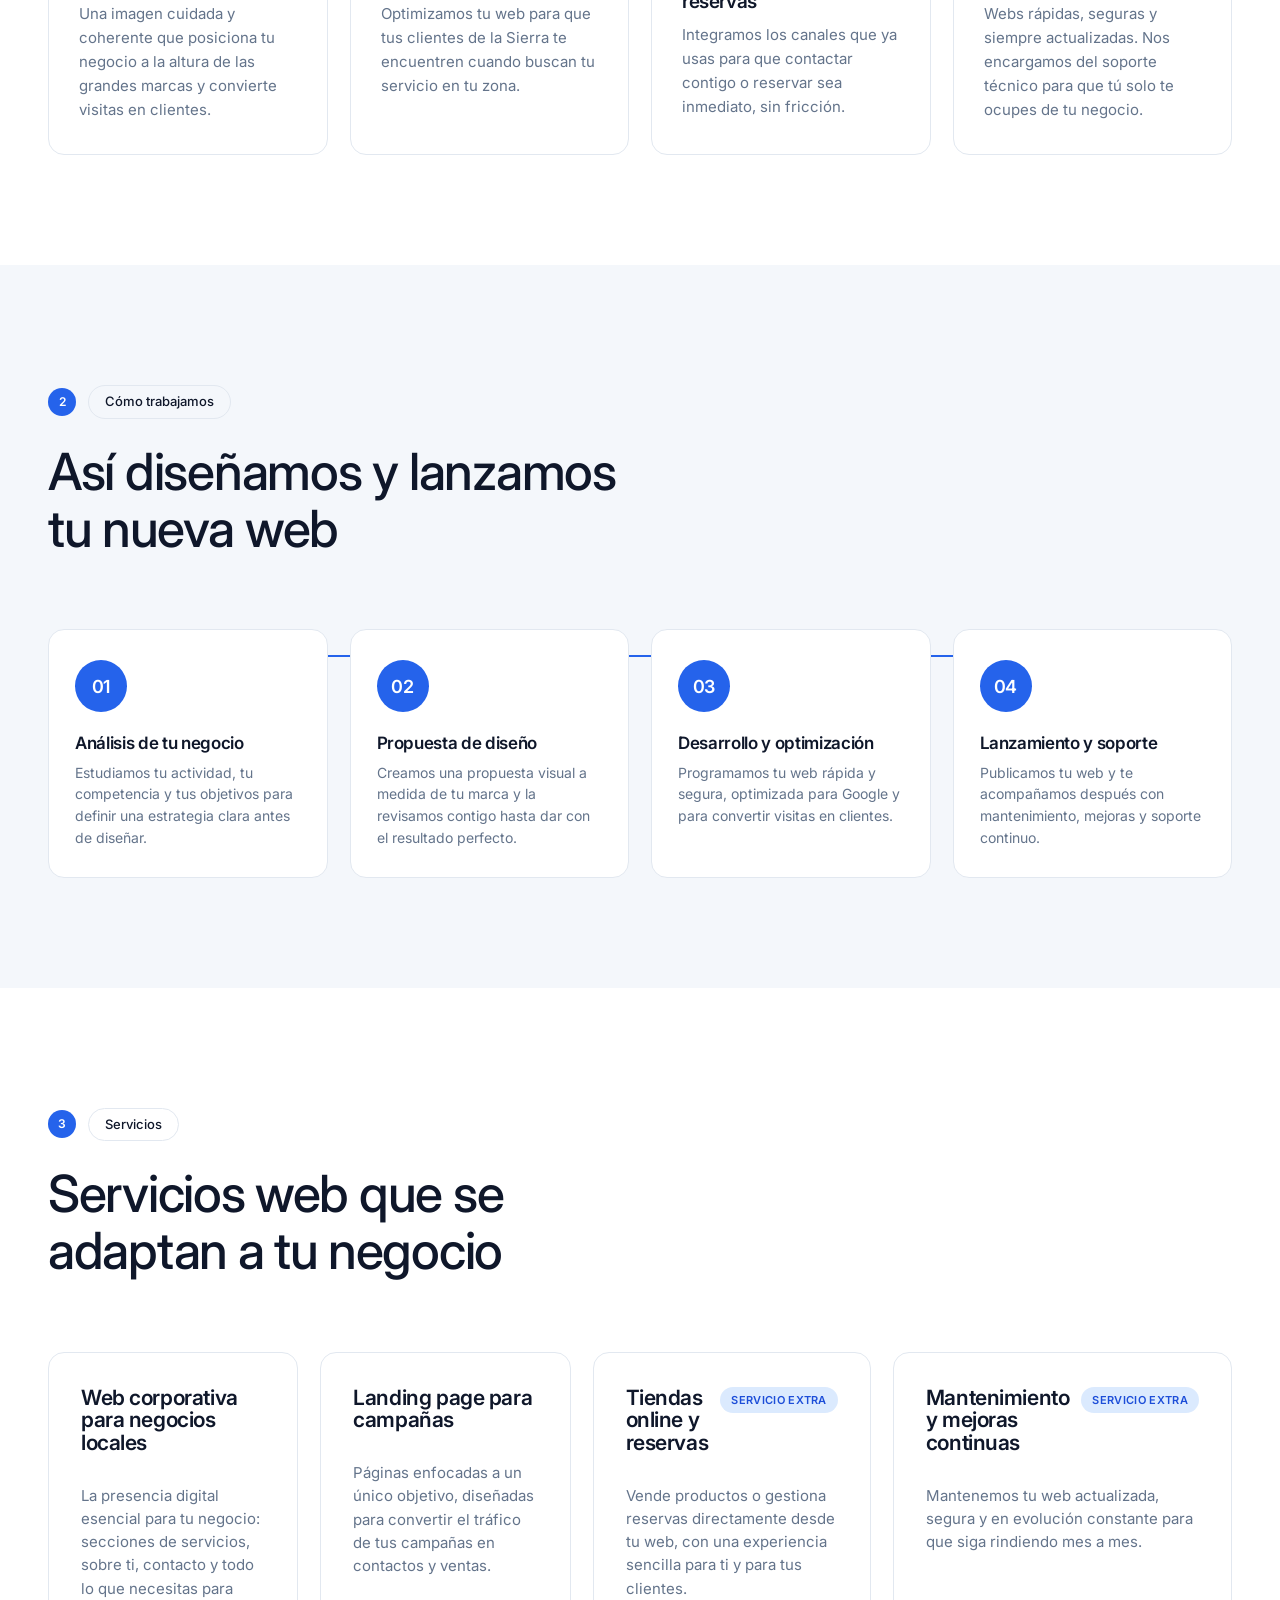
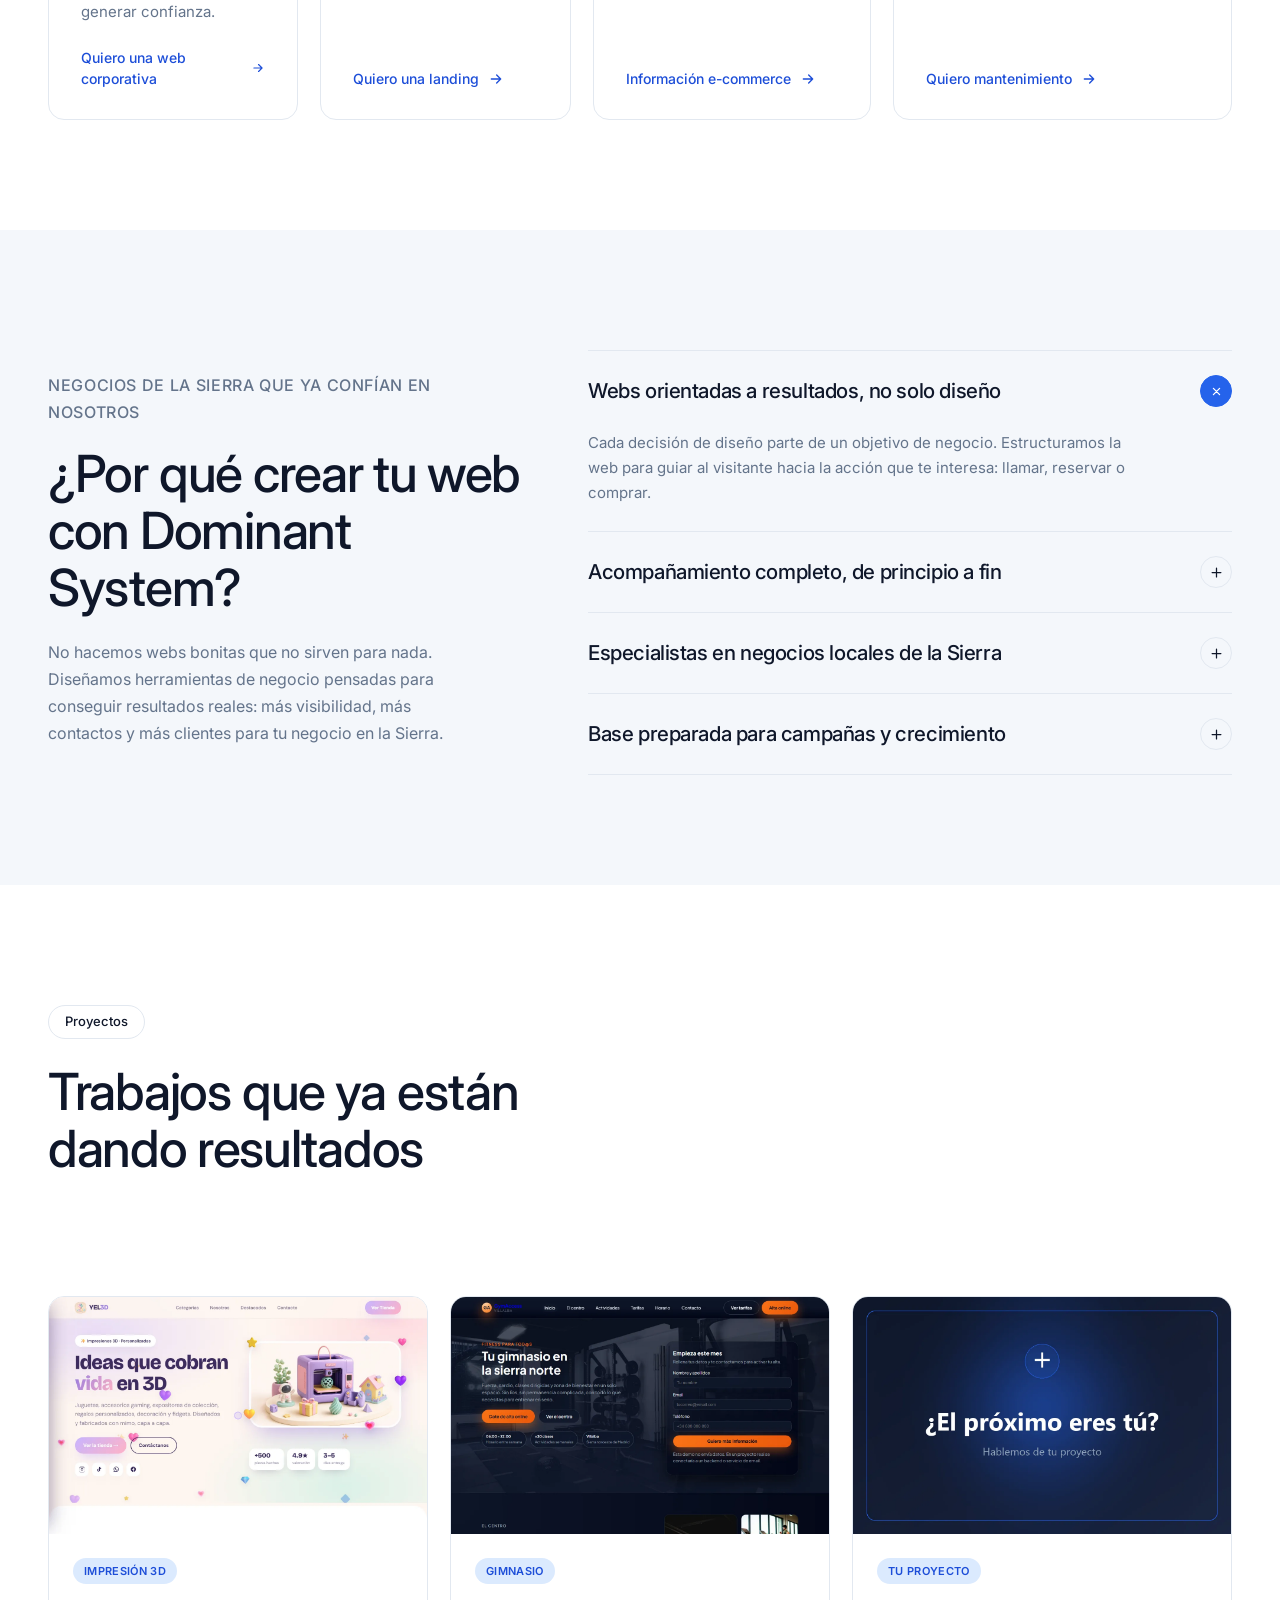
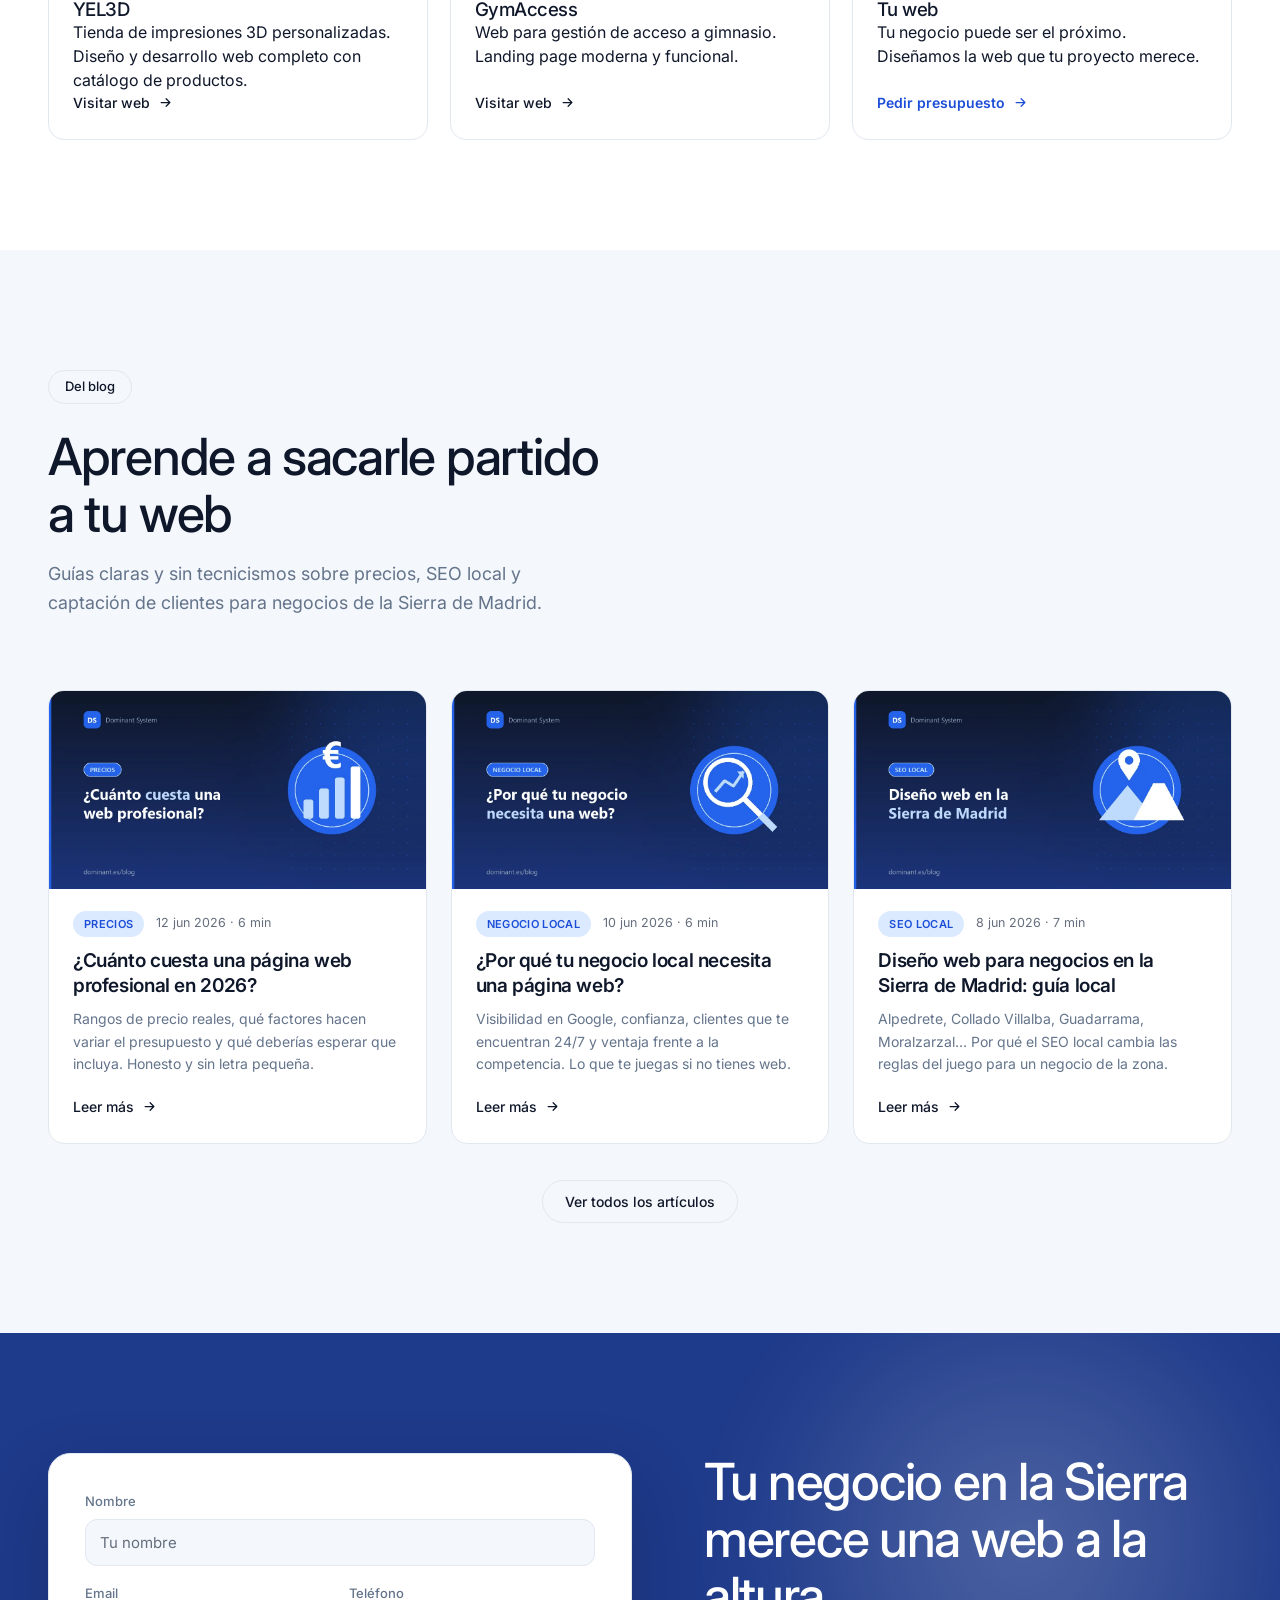
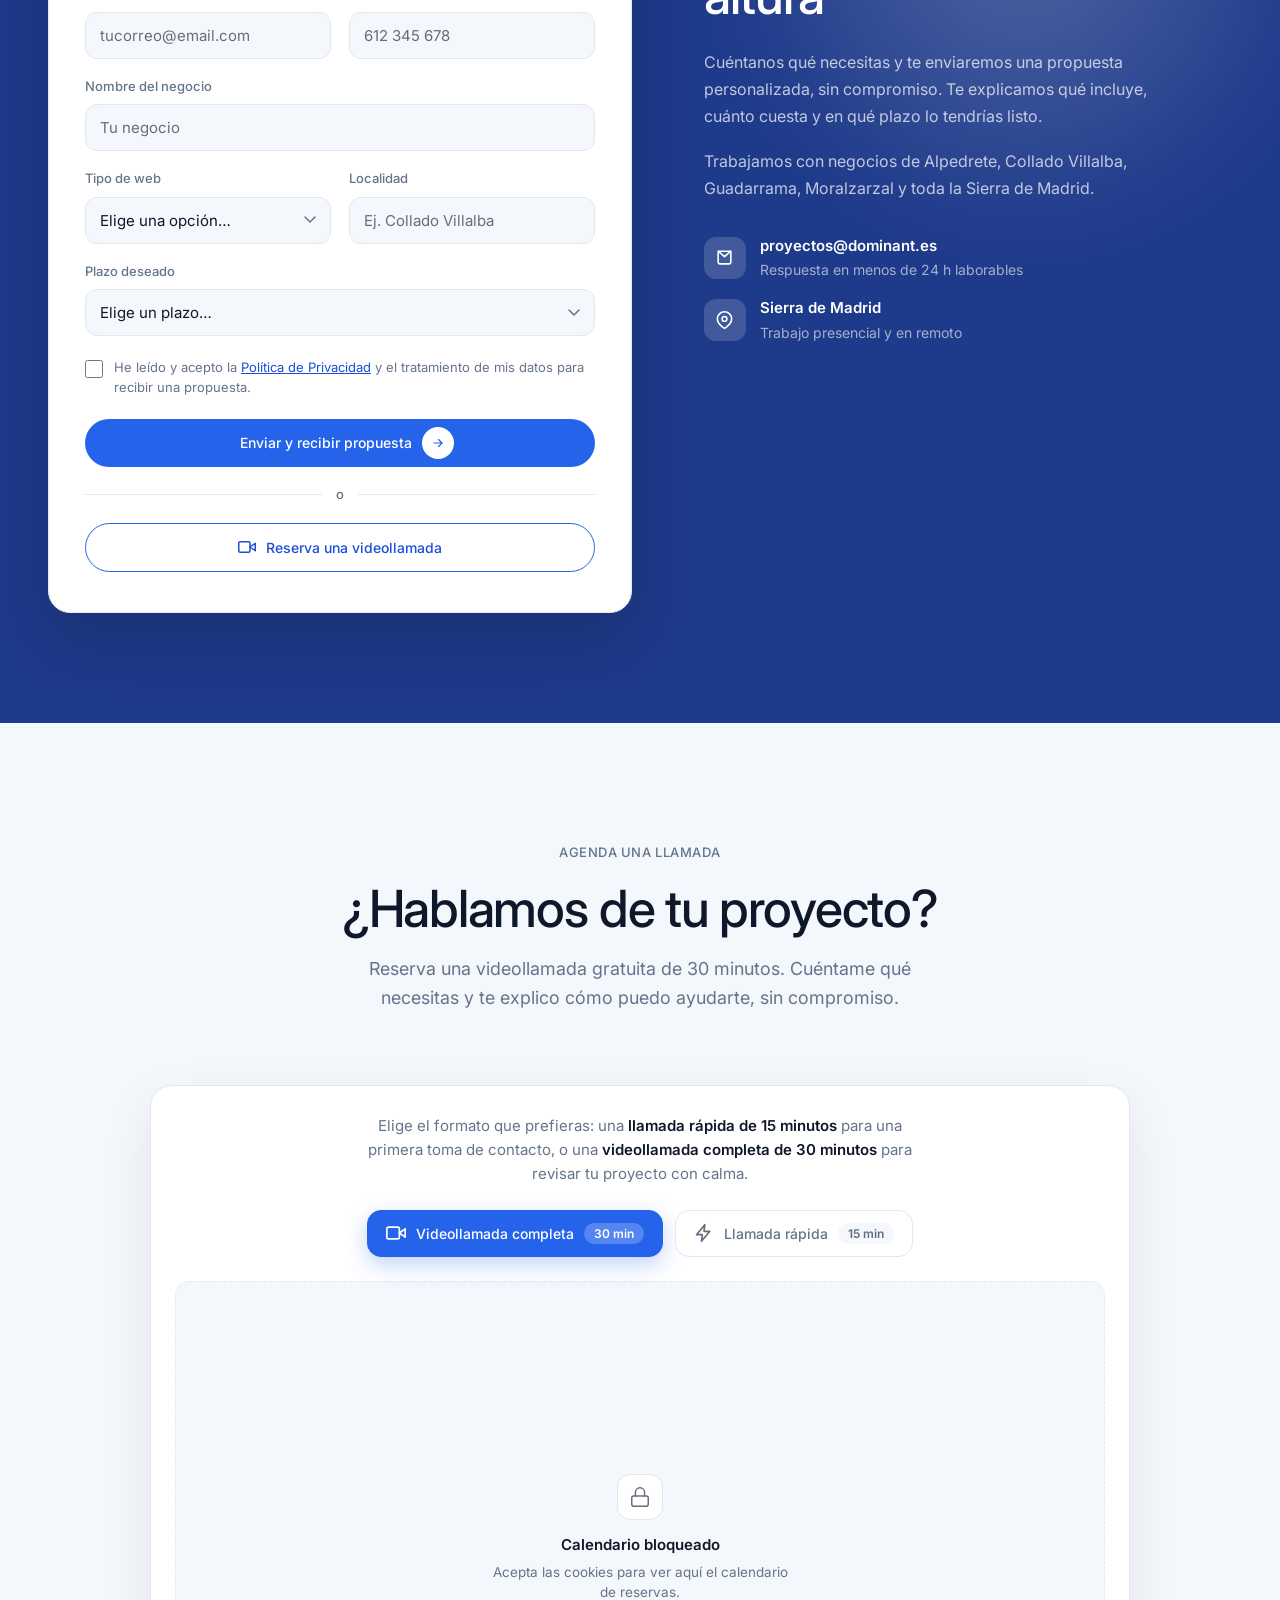
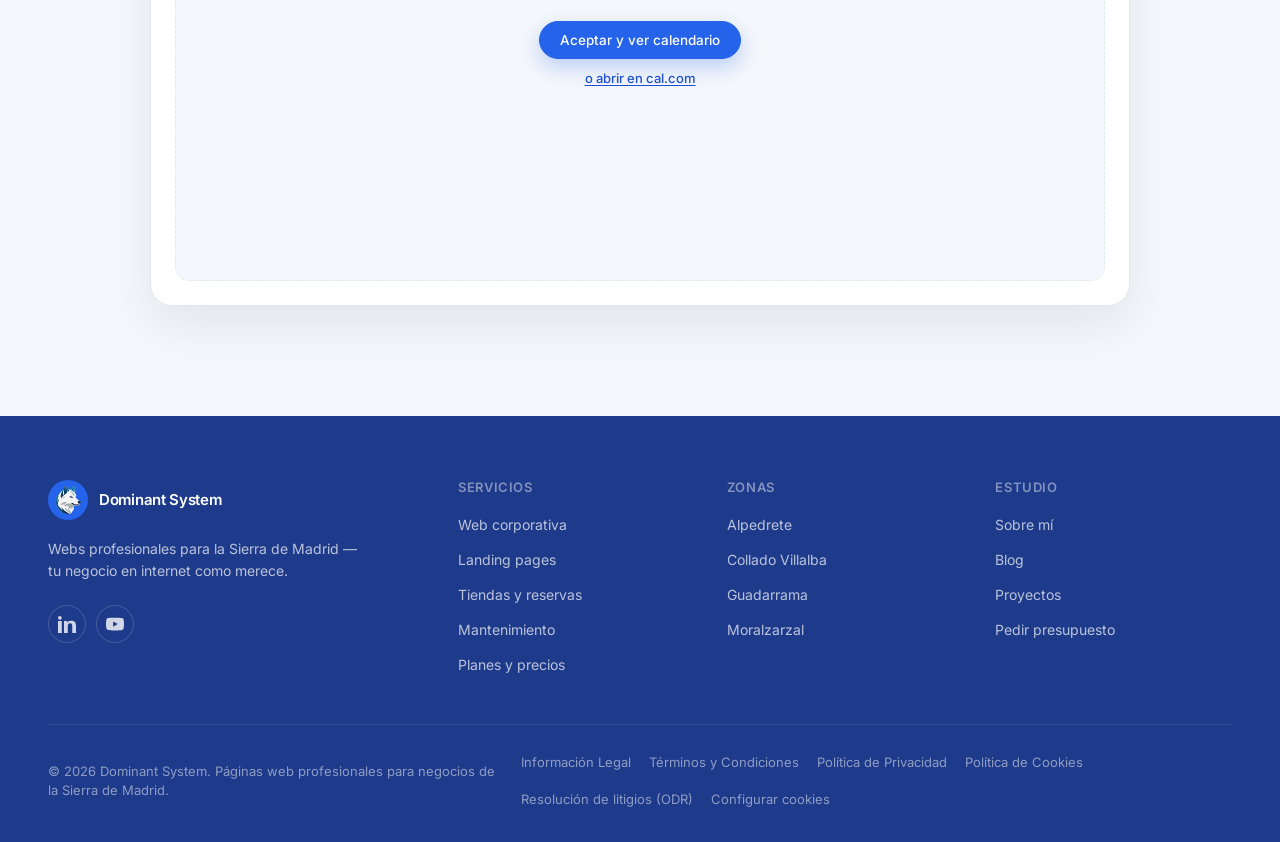
==== commit 36d519f0: "Limpieza de repo + coherencia de precios + verificación integral SEO/enlaces/responsive/accesibilida" ====
--- a/index.html
+++ b/index.html
@@ -414,6 +414,79 @@
     </div>
   </section>
 
+  <!-- ============ DEL BLOG ============ -->
+  <section class="section section-soft pad" id="blog-home">
+    <div class="container">
+      <div class="section-head">
+        <div class="badge-row reveal">
+          <span class="badge-pill">Del blog</span>
+        </div>
+        <h2 class="h2 reveal">Aprende a sacarle partido a tu web</h2>
+        <p class="lead reveal" style="max-width:50ch; margin-top:18px;">Guías claras y sin tecnicismos sobre precios, SEO local y captación de clientes para negocios de la Sierra de Madrid.</p>
+      </div>
+      <div class="blog-grid" data-stagger>
+
+        <a href="blog/cuanto-cuesta-una-web.html" class="card card-hover post-card reveal" aria-label="Leer: ¿Cuánto cuesta una página web profesional en 2026?">
+          <span class="post-thumb">
+            <picture>
+              <source srcset="assets/blog/cuanto-cuesta-una-web.webp" type="image/webp">
+              <img src="assets/blog/cuanto-cuesta-una-web.png" alt="Ilustración: ¿cuánto cuesta una web profesional? con símbolo de euro y gráfico de barras" width="1200" height="630" loading="lazy" decoding="async">
+            </picture>
+          </span>
+          <div class="post-body">
+            <div class="post-meta">
+              <span class="tag">Precios</span>
+              <span class="post-date">12 jun 2026 · 6 min</span>
+            </div>
+            <h3>¿Cuánto cuesta una página web profesional en 2026?</h3>
+            <p>Rangos de precio reales, qué factores hacen variar el presupuesto y qué deberías esperar que incluya. Honesto y sin letra pequeña.</p>
+            <span class="read-more">Leer más <svg viewBox="0 0 24 24" fill="none" stroke="currentColor" stroke-width="2" stroke-linecap="round" stroke-linejoin="round"><path d="M5 12h14M13 6l6 6-6 6"/></svg></span>
+          </div>
+        </a>
+
+        <a href="blog/por-que-tu-negocio-necesita-web.html" class="card card-hover post-card reveal" aria-label="Leer: ¿Por qué tu negocio local necesita una página web?">
+          <span class="post-thumb">
+            <picture>
+              <source srcset="assets/blog/por-que-tu-negocio-necesita-web.webp" type="image/webp">
+              <img src="assets/blog/por-que-tu-negocio-necesita-web.png" alt="Ilustración: por qué tu negocio necesita una web, con una lupa y una flecha de crecimiento" width="1200" height="630" loading="lazy" decoding="async">
+            </picture>
+          </span>
+          <div class="post-body">
+            <div class="post-meta">
+              <span class="tag">Negocio local</span>
+              <span class="post-date">10 jun 2026 · 6 min</span>
+            </div>
+            <h3>¿Por qué tu negocio local necesita una página web?</h3>
+            <p>Visibilidad en Google, confianza, clientes que te encuentran 24/7 y ventaja frente a la competencia. Lo que te juegas si no tienes web.</p>
+            <span class="read-more">Leer más <svg viewBox="0 0 24 24" fill="none" stroke="currentColor" stroke-width="2" stroke-linecap="round" stroke-linejoin="round"><path d="M5 12h14M13 6l6 6-6 6"/></svg></span>
+          </div>
+        </a>
+
+        <a href="blog/diseno-web-sierra-de-madrid.html" class="card card-hover post-card reveal" aria-label="Leer: Diseño web para negocios en la Sierra de Madrid: guía local">
+          <span class="post-thumb">
+            <picture>
+              <source srcset="assets/blog/diseno-web-sierra-de-madrid.webp" type="image/webp">
+              <img src="assets/blog/diseno-web-sierra-de-madrid.png" alt="Ilustración: diseño web en la Sierra de Madrid, con montañas y un pin de ubicación" width="1200" height="630" loading="lazy" decoding="async">
+            </picture>
+          </span>
+          <div class="post-body">
+            <div class="post-meta">
+              <span class="tag">SEO local</span>
+              <span class="post-date">8 jun 2026 · 7 min</span>
+            </div>
+            <h3>Diseño web para negocios en la Sierra de Madrid: guía local</h3>
+            <p>Alpedrete, Collado Villalba, Guadarrama, Moralzarzal… Por qué el SEO local cambia las reglas del juego para un negocio de la zona.</p>
+            <span class="read-more">Leer más <svg viewBox="0 0 24 24" fill="none" stroke="currentColor" stroke-width="2" stroke-linecap="round" stroke-linejoin="round"><path d="M5 12h14M13 6l6 6-6 6"/></svg></span>
+          </div>
+        </a>
+
+      </div>
+      <div class="reveal" style="margin-top:36px; display:flex; justify-content:center;">
+        <a href="blog.html" class="btn btn-ghost">Ver todos los artículos</a>
+      </div>
+    </div>
+  </section>
+
   <!-- ============ CONTACT ============ -->
   <section class="section contact pad" id="contacto">
     <div class="contact-glow"></div>
@@ -608,7 +681,7 @@
           </div>
         </div>
         <div class="footer-col">
-          <h4>Servicios</h4>
+          <h2>Servicios</h2>
           <ul>
             <li><a href="index.html#servicios">Web corporativa</a></li>
             <li><a href="index.html#servicios">Landing pages</a></li>
@@ -618,7 +691,7 @@
           </ul>
         </div>
         <div class="footer-col">
-          <h4>Zonas</h4>
+          <h2>Zonas</h2>
           <ul>
             <li><a href="index.html#contacto">Alpedrete</a></li>
             <li><a href="index.html#contacto">Collado Villalba</a></li>
@@ -627,10 +700,11 @@
           </ul>
         </div>
         <div class="footer-col">
-          <h4>Estudio</h4>
+          <h2>Estudio</h2>
           <ul>
+            <li><a href="sobre-mi.html">Sobre mí</a></li>
+            <li><a href="blog.html">Blog</a></li>
             <li><a href="index.html#proyectos">Proyectos</a></li>
-            <li><a href="index.html#nosotros">Por qué nosotros</a></li>
             <li><a href="index.html#contacto">Pedir presupuesto</a></li>
           </ul>
         </div>
--- a/assets/styles.css
+++ b/assets/styles.css
@@ -99,7 +99,7 @@
   box-shadow: 0 8px 30px rgba(0,0,0,0.10);
 }
 
-.nav-left { display: flex; align-items: center; gap: 26px; }
+.nav-left { display: flex; align-items: center; gap: 20px; }
 
 .logo {
   display: flex;
@@ -120,26 +120,29 @@
 @media (min-width: 640px) { .logo-mark { width: 40px; height: 40px; } }
 .logo-word { font-size: 15px; font-weight: 600; letter-spacing: -0.02em; }
 
-.nav-links { display: none; align-items: center; gap: 24px; }
-@media (min-width: 1024px) { .nav-links { display: flex; } }
+.nav-links { display: none; align-items: center; gap: 18px; }
+@media (min-width: 1100px) { .nav-links { display: flex; } }
+@media (min-width: 1100px) and (max-width: 1219px) { .nav-links { gap: 15px; } }
 .nav-links a {
-  font-size: 14px;
+  font-size: 13.5px;
   color: var(--ink);
+  white-space: nowrap;
   transition: color 0.3s var(--ease);
 }
 .nav-links a:hover { color: var(--ink-40); }
 
-.nav-right { display: none; align-items: center; gap: 16px; }
-@media (min-width: 1024px) { .nav-right { display: flex; } }
-
-.nav-status { font-size: 13px; color: var(--ink-60); display: none; }
-@media (min-width: 1280px) { .nav-status { display: block; } }
+.nav-right { display: none; align-items: center; gap: 14px; }
+@media (min-width: 1100px) { .nav-right { display: flex; } }
+
+.nav-status { font-size: 13px; color: var(--ink-60); white-space: nowrap; display: none; }
+@media (min-width: 1440px) { .nav-status { display: block; } }
 
 .nav-clock {
-  display: flex; align-items: center; gap: 6px;
+  display: none; align-items: center; gap: 6px;
   font-size: 13px; color: var(--ink-60);
   white-space: nowrap;
 }
+@media (min-width: 1280px) { .nav-clock { display: flex; } }
 .nav-clock svg { width: 14px; height: 14px; }
 
 /* ----- text-roll button ----- */
@@ -219,7 +222,7 @@
   border-radius: 999px;
   flex-shrink: 0;
 }
-@media (min-width: 1024px) { .nav-toggle { display: none; } }
+@media (min-width: 1100px) { .nav-toggle { display: none; } }
 .nav-toggle svg { width: 20px; height: 20px; }
 
 /* ============================================================
@@ -392,7 +395,7 @@
 }
 .footer-social a:hover { background: var(--white); color: var(--ink); border-color: var(--white); }
 .footer-social svg { width: 18px; height: 18px; }
-.footer-col h4 {
+.footer-col h2 {
   font-size: 13px; text-transform: uppercase; letter-spacing: 0.04em;
   color: rgba(255,255,255,0.45); font-weight: 600; margin-bottom: 18px;
 }
@@ -1593,7 +1596,7 @@
 
 .post-card { overflow: hidden; display: flex; flex-direction: column; text-decoration: none; color: inherit; }
 .post-thumb {
-  aspect-ratio: 16 / 10; position: relative; overflow: hidden;
+  aspect-ratio: 1200 / 630; position: relative; overflow: hidden;
   background: linear-gradient(135deg, var(--blue-soft), var(--surface));
   display: flex; align-items: center; justify-content: center;
 }
@@ -1608,6 +1611,18 @@
 .post-card .read-more { margin-top: auto; }
 .post-card:hover .read-more { color: var(--blue-2); }
 .post-card:hover .read-more svg { transform: translateX(4px); }
+.post-thumb picture, .post-thumb img { width: 100%; height: 100%; display: block; }
+.post-thumb img { object-fit: cover; object-position: center; transition: transform 0.6s var(--ease); }
+.post-card:hover .post-thumb img { transform: scale(1.04); }
+
+/* portada de cabecera del artículo */
+.article-cover {
+  max-width: 760px; margin: 8px 0 0;
+  border-radius: 18px; overflow: hidden;
+  border: 1px solid var(--line);
+  aspect-ratio: 1200 / 630; background: var(--surface);
+}
+.article-cover img { width: 100%; height: 100%; object-fit: cover; display: block; }
 
 /* ----- lectura de artículo ----- */
 .article-hero { padding-top: calc(var(--nav-h) + 56px); padding-bottom: 8px; }
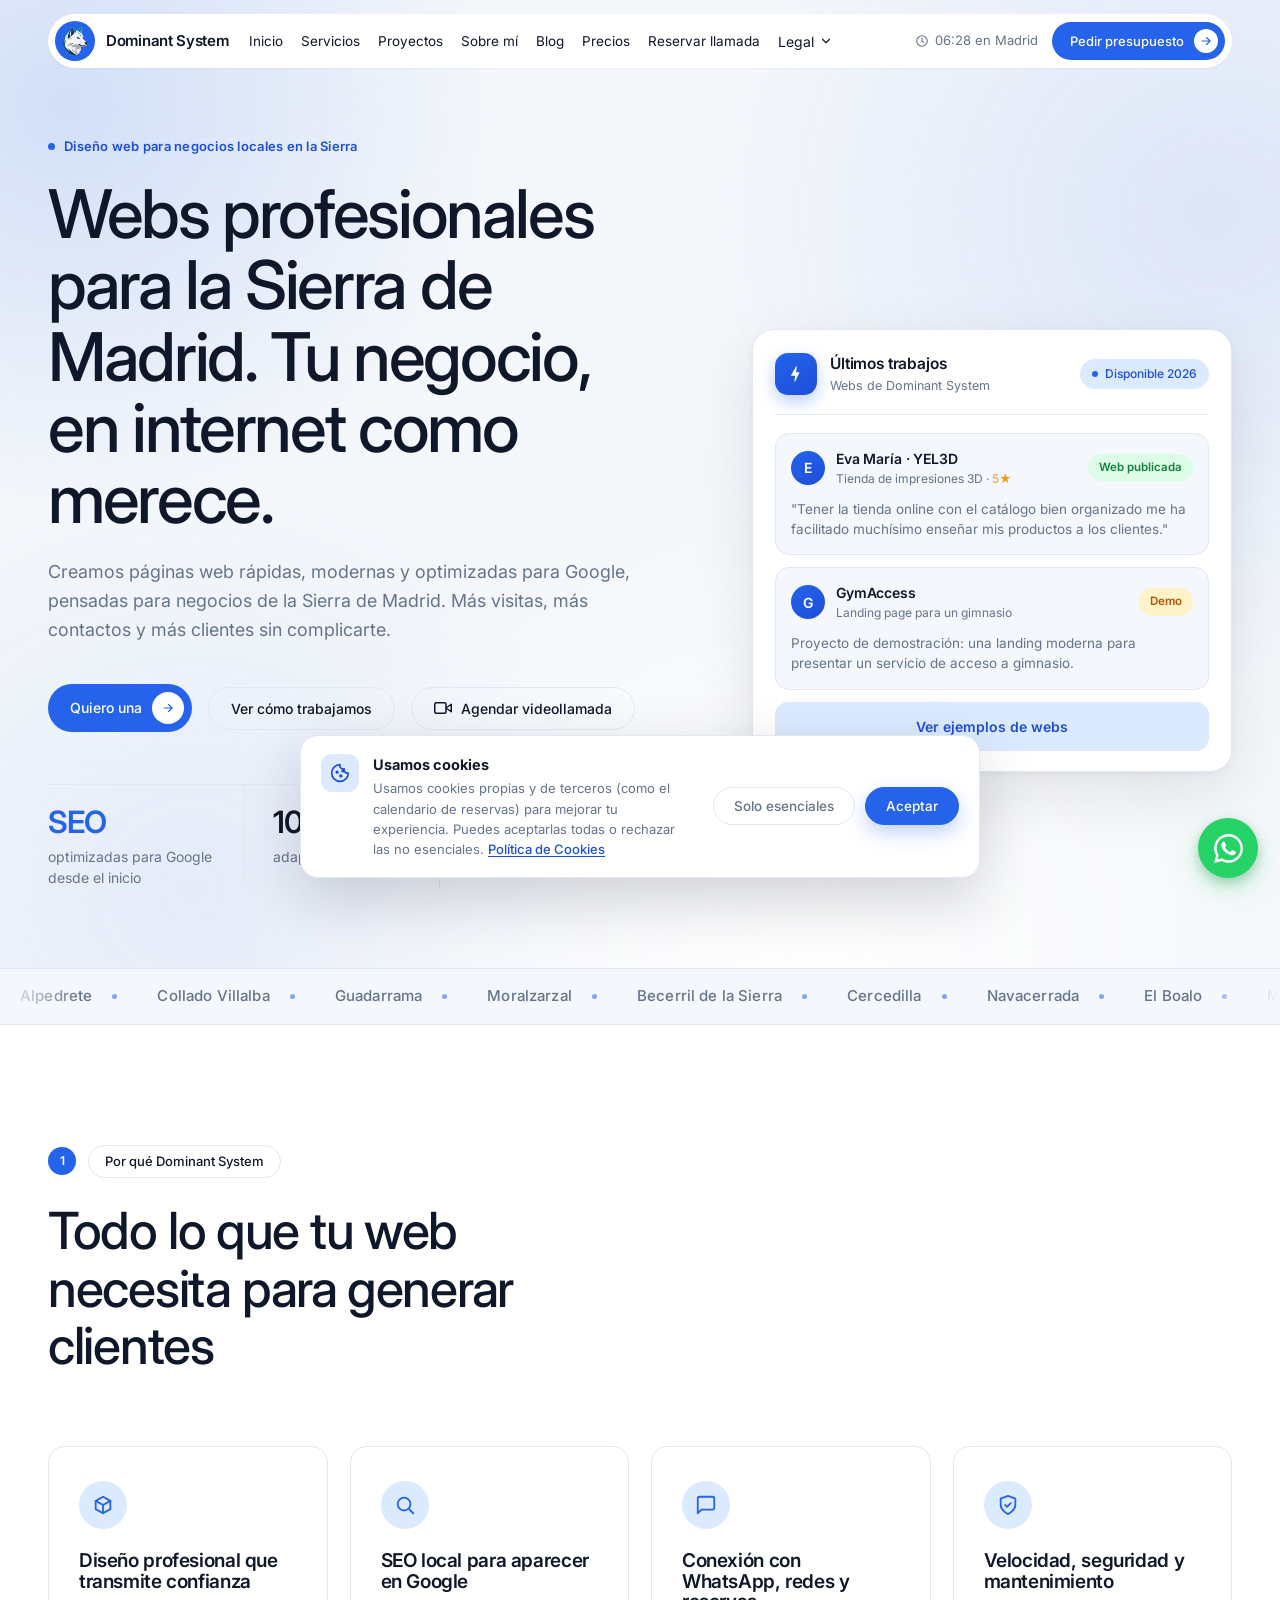
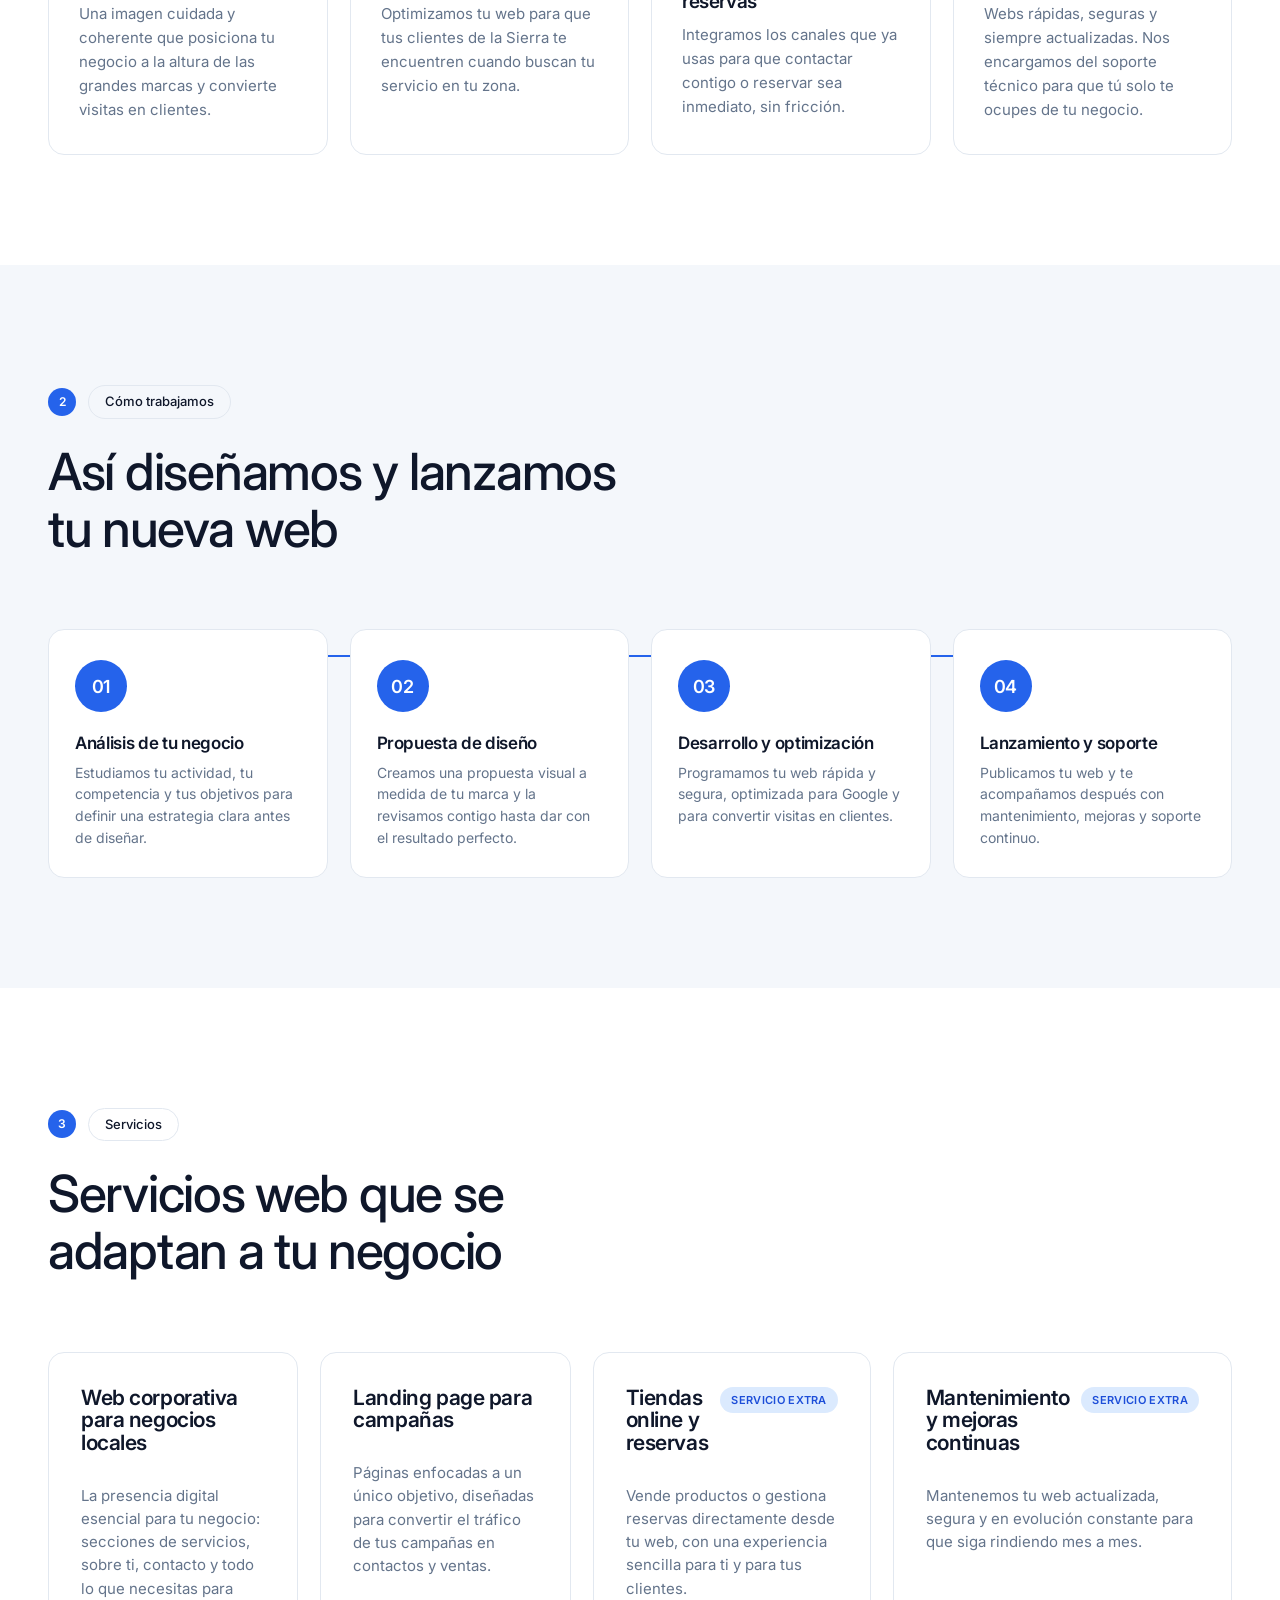
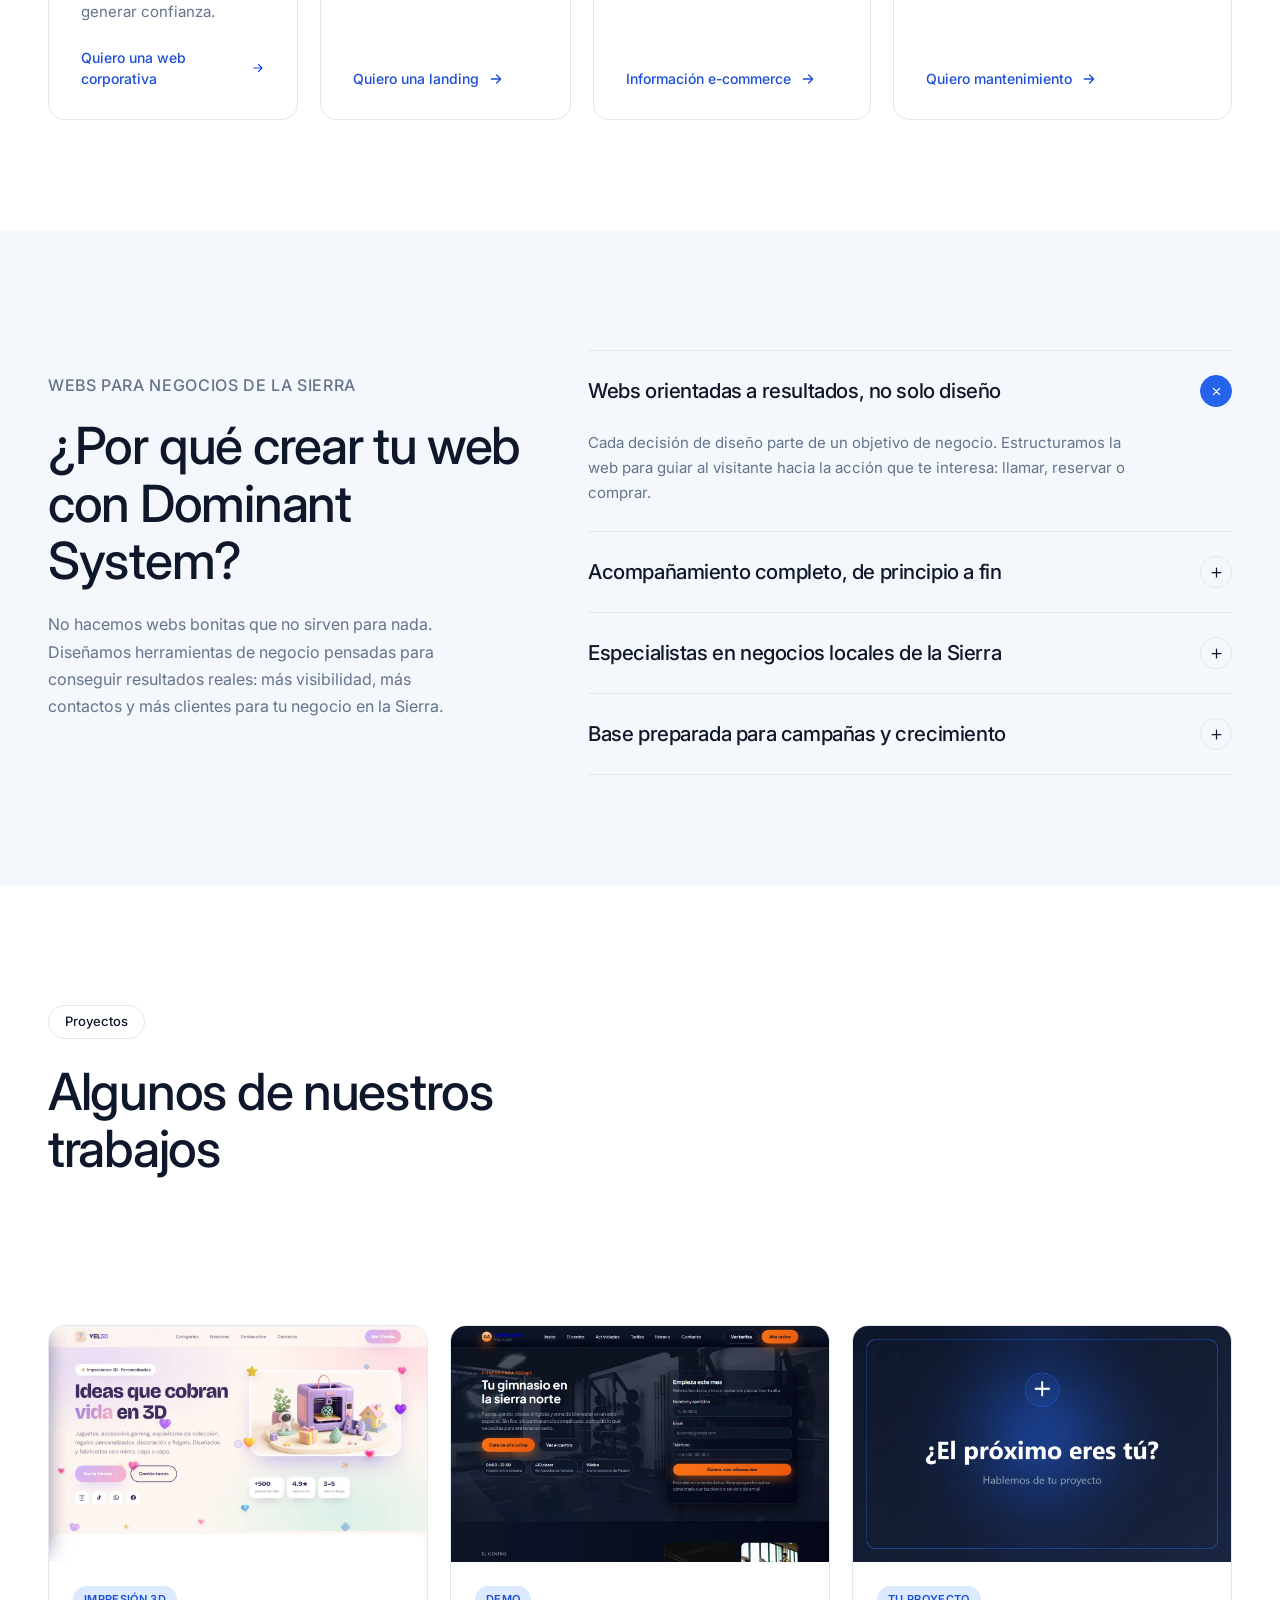
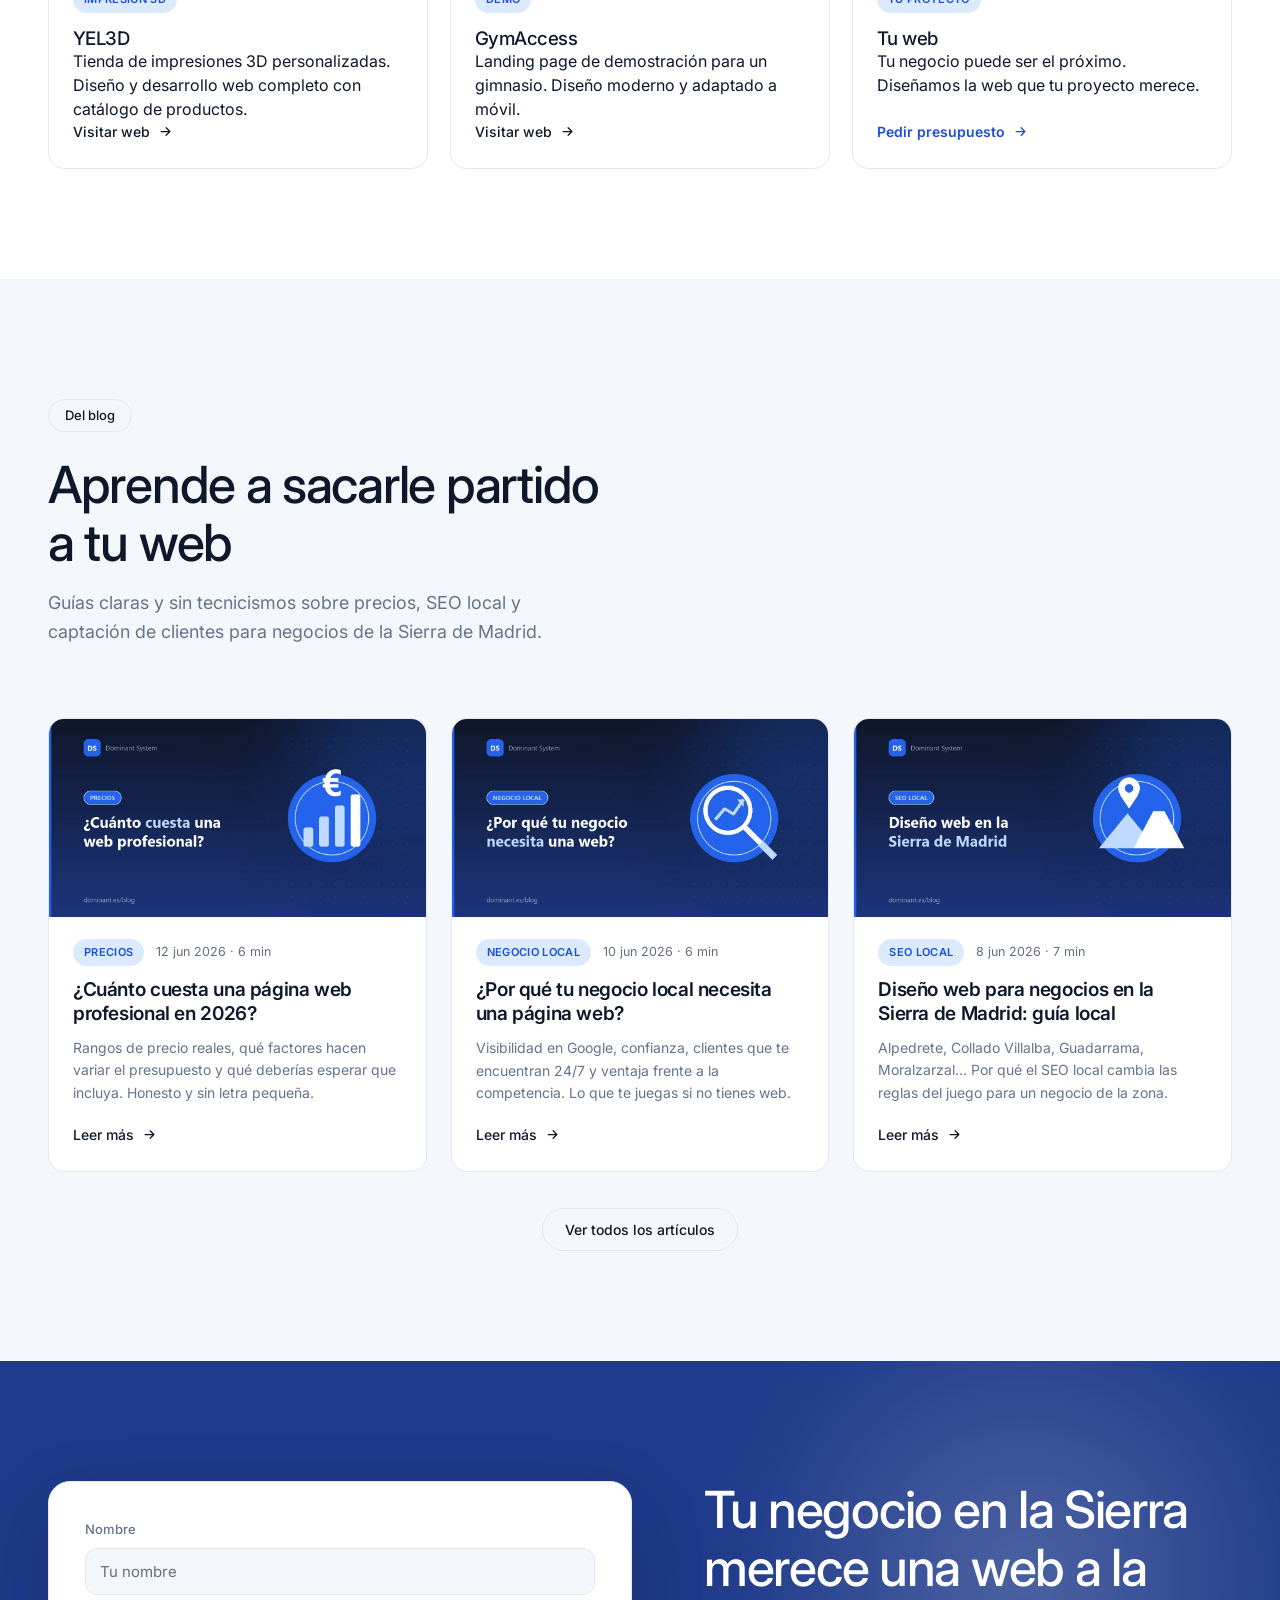
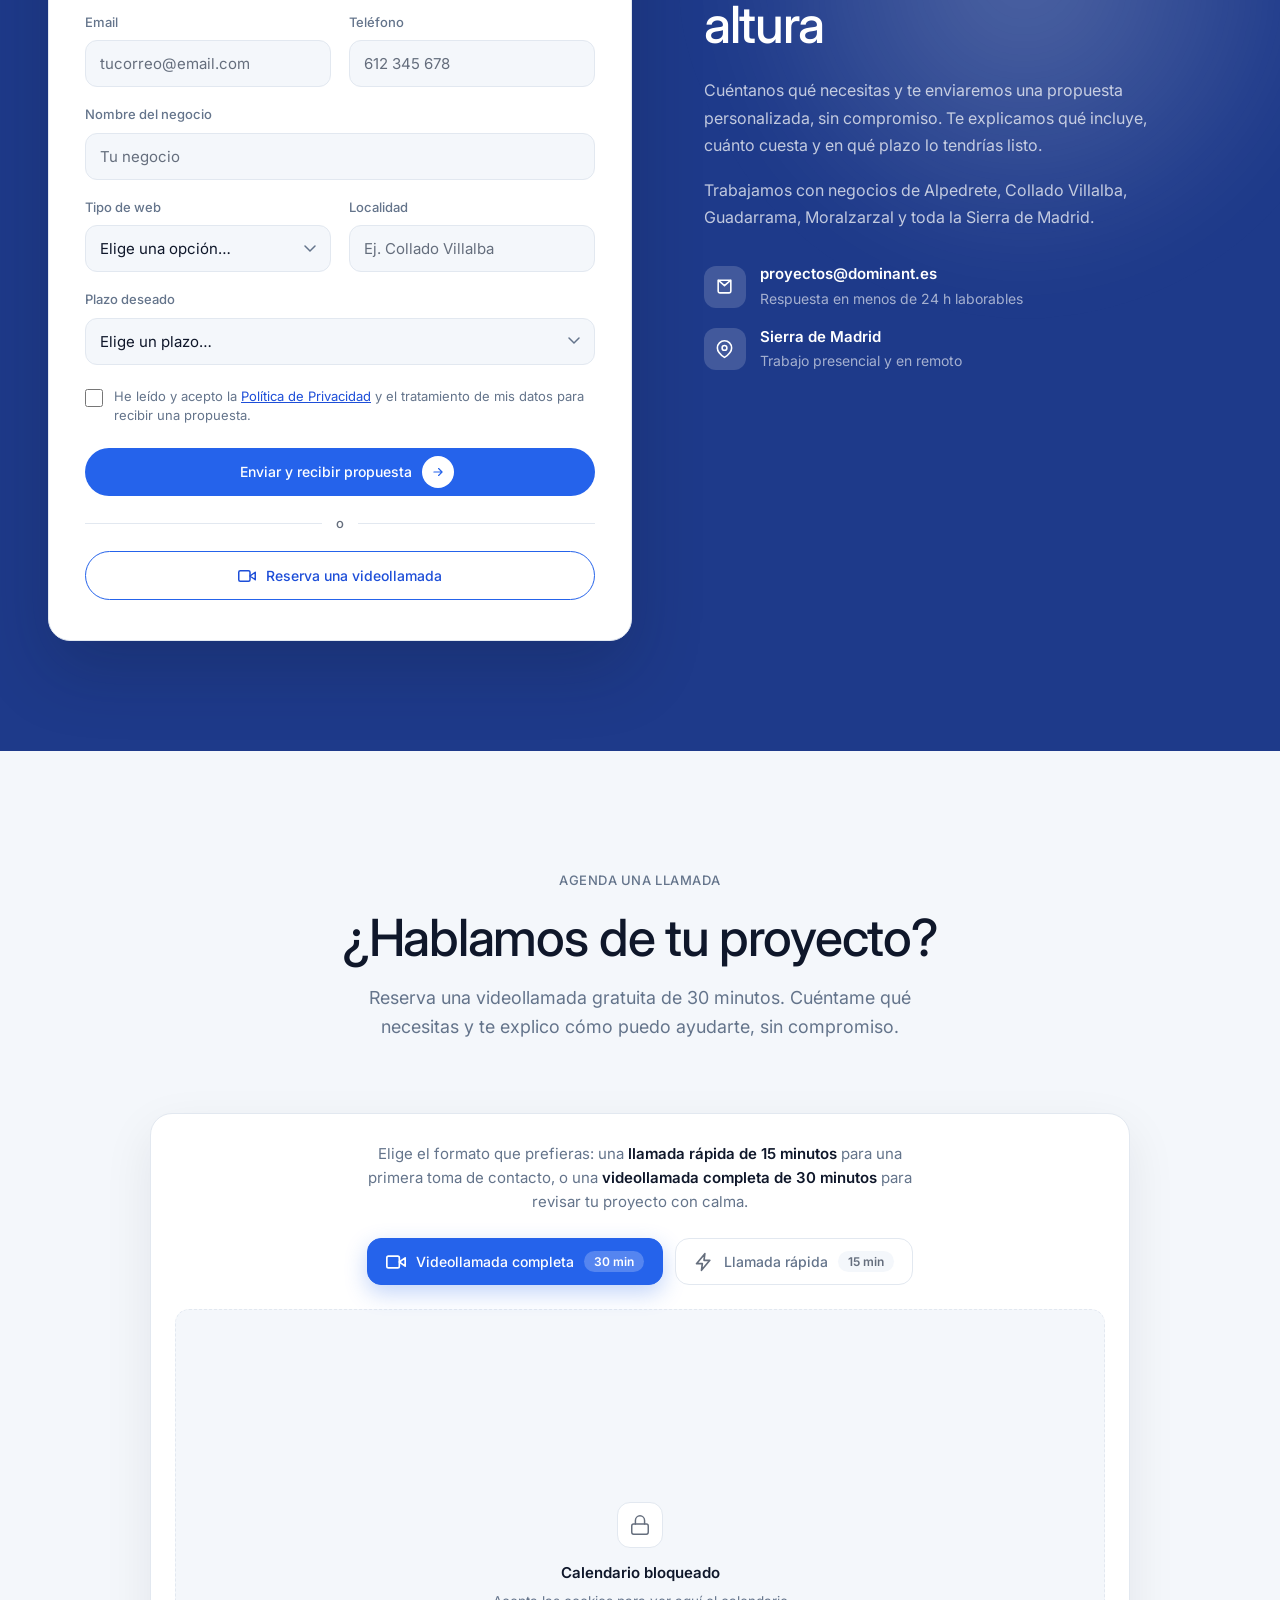
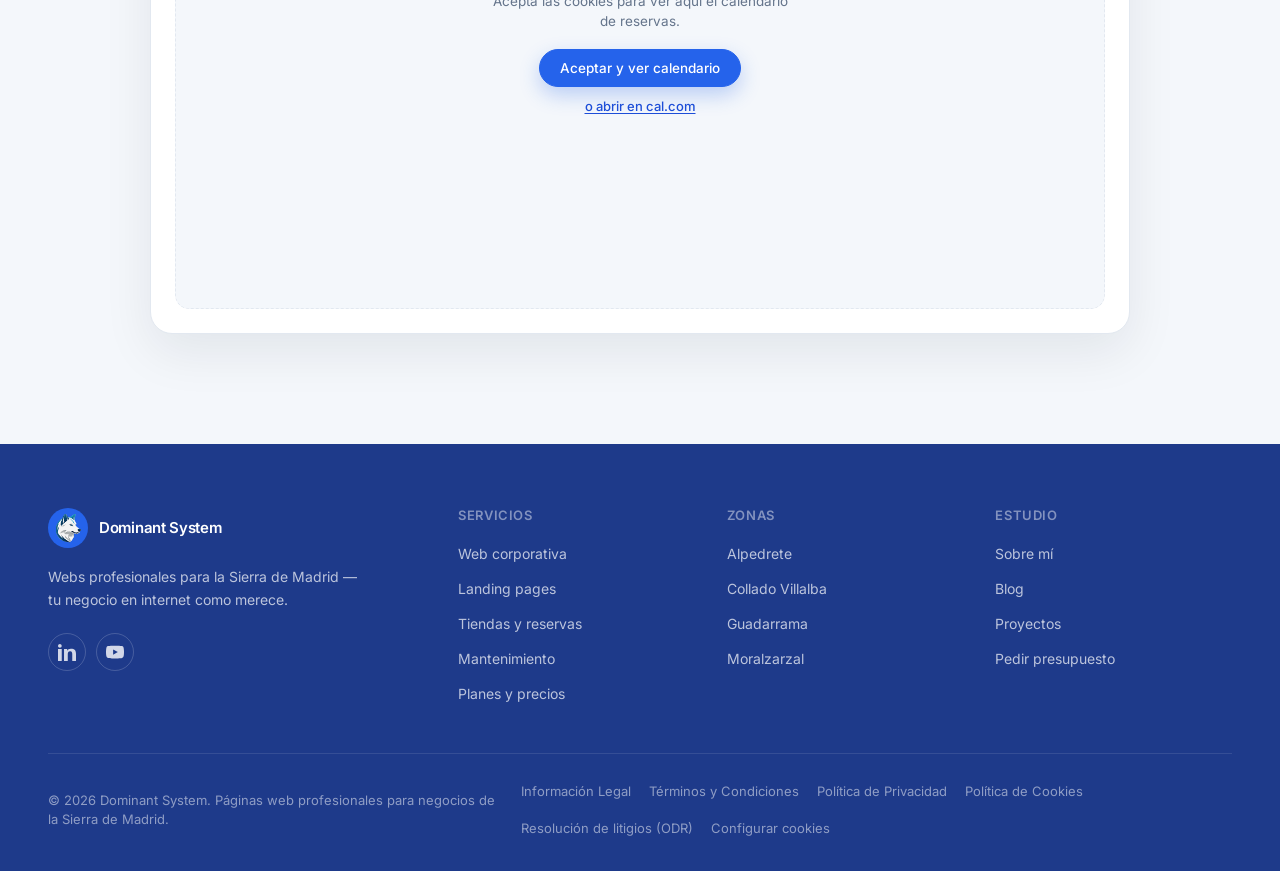
==== commit 23055569: "Quitar cifras y reseñas no verificables de la web - Portada: elimina el panel de "+30 webs activas"," ====
--- a/index.html
+++ b/index.html
@@ -125,8 +125,8 @@
           </div>
           <div class="hero-metrics reveal">
             <div class="metric">
-              <div class="metric-num"><span class="accent">+80%</span></div>
-              <div class="metric-label">más contactos desde la web</div>
+              <div class="metric-num"><span class="accent">SEO</span></div>
+              <div class="metric-label">optimizadas para Google desde el inicio</div>
             </div>
             <div class="metric">
               <div class="metric-num">100%</div>
@@ -143,20 +143,10 @@
           <div class="panel-head">
             <span class="panel-ico"><svg viewBox="0 0 24 24" fill="currentColor"><path d="M11 21h-1l1-7H6.5c-.88 0-.33-.75-.31-.78C7.48 10.94 9.42 7.54 12.07 3h1l-1 7h3.5c.49 0 .56.33.47.51l-.07.15C13.96 14.39 11 21 11 21z"/></svg></span>
             <div class="panel-head-text">
-              <strong>Proyectos web en la Sierra</strong>
-              <span>Panel de resultados en tiempo real</span>
-            </div>
-            <span class="panel-flag">+30 webs locales activas</span>
-          </div>
-          <div class="panel-stats">
-            <div class="panel-stat">
-              <span class="panel-stat-label">Visitas mensuales promedio</span>
-              <span class="panel-stat-num">+3.500</span>
-            </div>
-            <div class="panel-stat">
-              <span class="panel-stat-label">Solicitudes desde la web</span>
-              <span class="panel-stat-num">+120/mes</span>
-            </div>
+              <strong>Últimos trabajos</strong>
+              <span>Webs de Dominant System</span>
+            </div>
+            <span class="panel-flag">Disponible 2026</span>
           </div>
           <div class="panel-testi">
             <div class="testi-row">
@@ -171,14 +161,14 @@
           </div>
           <div class="panel-testi">
             <div class="testi-row">
-              <span class="testi-avatar">B</span>
+              <span class="testi-avatar">G</span>
               <div class="testi-id">
-                <strong>Borja Garcés · GymAccess</strong>
-                <span>Gestión de acceso a gimnasio · <span class="stars">5★</span></span>
+                <strong>GymAccess</strong>
+                <span>Landing page para un gimnasio</span>
               </div>
-              <span class="testi-badge ok">Web publicada</span>
-            </div>
-            <p>"La web quedó moderna y funcional, justo lo que necesitaba para presentar el proyecto."</p>
+              <span class="testi-badge warn">Demo</span>
+            </div>
+            <p>Proyecto de demostración: una landing moderna para presentar un servicio de acceso a gimnasio.</p>
           </div>
           <a href="#proyectos" class="panel-btn">Ver ejemplos de webs</a>
         </aside>
@@ -333,7 +323,7 @@
     <div class="container">
       <div class="whyus-grid">
         <div class="whyus-intro">
-          <p class="eyebrow reveal">Negocios de la Sierra que ya confían en nosotros</p>
+          <p class="eyebrow reveal">Webs para negocios de la Sierra</p>
           <h2 class="h2 reveal">¿Por qué crear tu web con Dominant System?</h2>
           <p class="reveal">No hacemos webs bonitas que no sirven para nada. Diseñamos herramientas de negocio pensadas para conseguir resultados reales: más visibilidad, más contactos y más clientes para tu negocio en la Sierra.</p>
         </div>
@@ -366,8 +356,8 @@
         <div class="badge-row reveal">
           <span class="badge-pill">Proyectos</span>
         </div>
-        <h2 class="h2 reveal">Trabajos que ya están dando resultados</h2>
-        <p class="lead reveal" style="max-width:46ch; margin-top:18px;">Algunos de los proyectos en los que estamos trabajando.</p>
+        <h2 class="h2 reveal">Algunos de nuestros trabajos</h2>
+        <p class="lead reveal" style="max-width:46ch; margin-top:18px;">Una web publicada para un negocio real y una landing de demostración.</p>
       </div>
       <div class="grid-3" data-stagger>
         <article class="card card-hover work reveal">
@@ -392,9 +382,9 @@
             </picture>
           </a>
           <div class="resource-body">
-            <span class="tag">Gimnasio</span>
+            <span class="tag">Demo</span>
             <h3>GymAccess</h3>
-            <p>Web para gestión de acceso a gimnasio. Landing page moderna y funcional.</p>
+            <p>Landing page de demostración para un gimnasio. Diseño moderno y adaptado a móvil.</p>
             <a href="https://yeray06.github.io/gymaccess-web/" target="_blank" rel="noopener" class="read-more">Visitar web <svg viewBox="0 0 24 24" fill="none" stroke="currentColor" stroke-width="2" stroke-linecap="round" stroke-linejoin="round"><path d="M5 12h14M13 6l6 6-6 6"/></svg></a>
           </div>
         </article>
--- a/assets/styles.css
+++ b/assets/styles.css
@@ -1075,6 +1075,10 @@
   background: var(--blue-2);
 }
 @media (hover: none), (pointer: coarse) { .cursor-ring, .cursor-dot { display: none !important; } }
+/* Sobre el calendario de Cal.com usamos el cursor normal del sistema
+   (el cursor personalizado se oculta por JS al entrar en el iframe). */
+.has-custom-cursor .cal-inline,
+.has-custom-cursor .cal-inline iframe { cursor: auto; }
 
 /* ---------- Button shine sweep (filled CTAs) ---------- */
 .btn-orange, .btn-dark { position: relative; overflow: hidden; }
